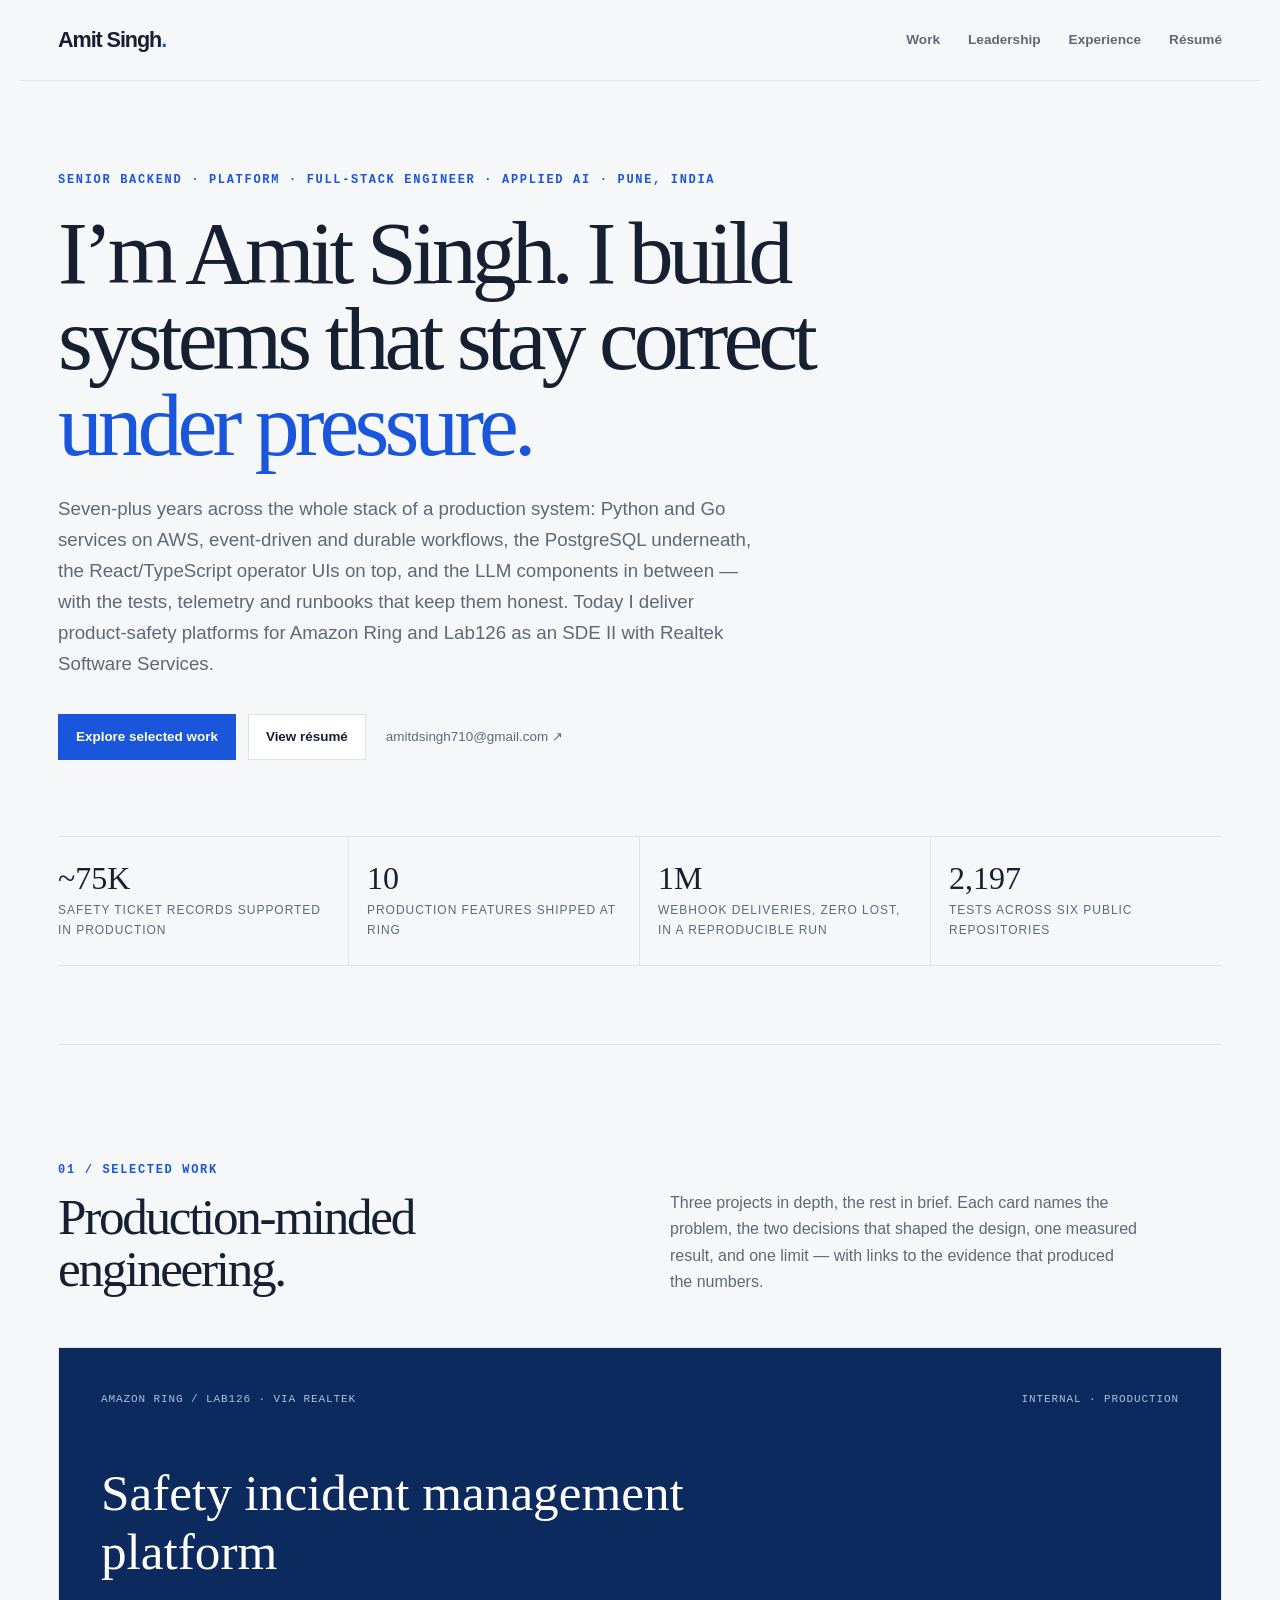
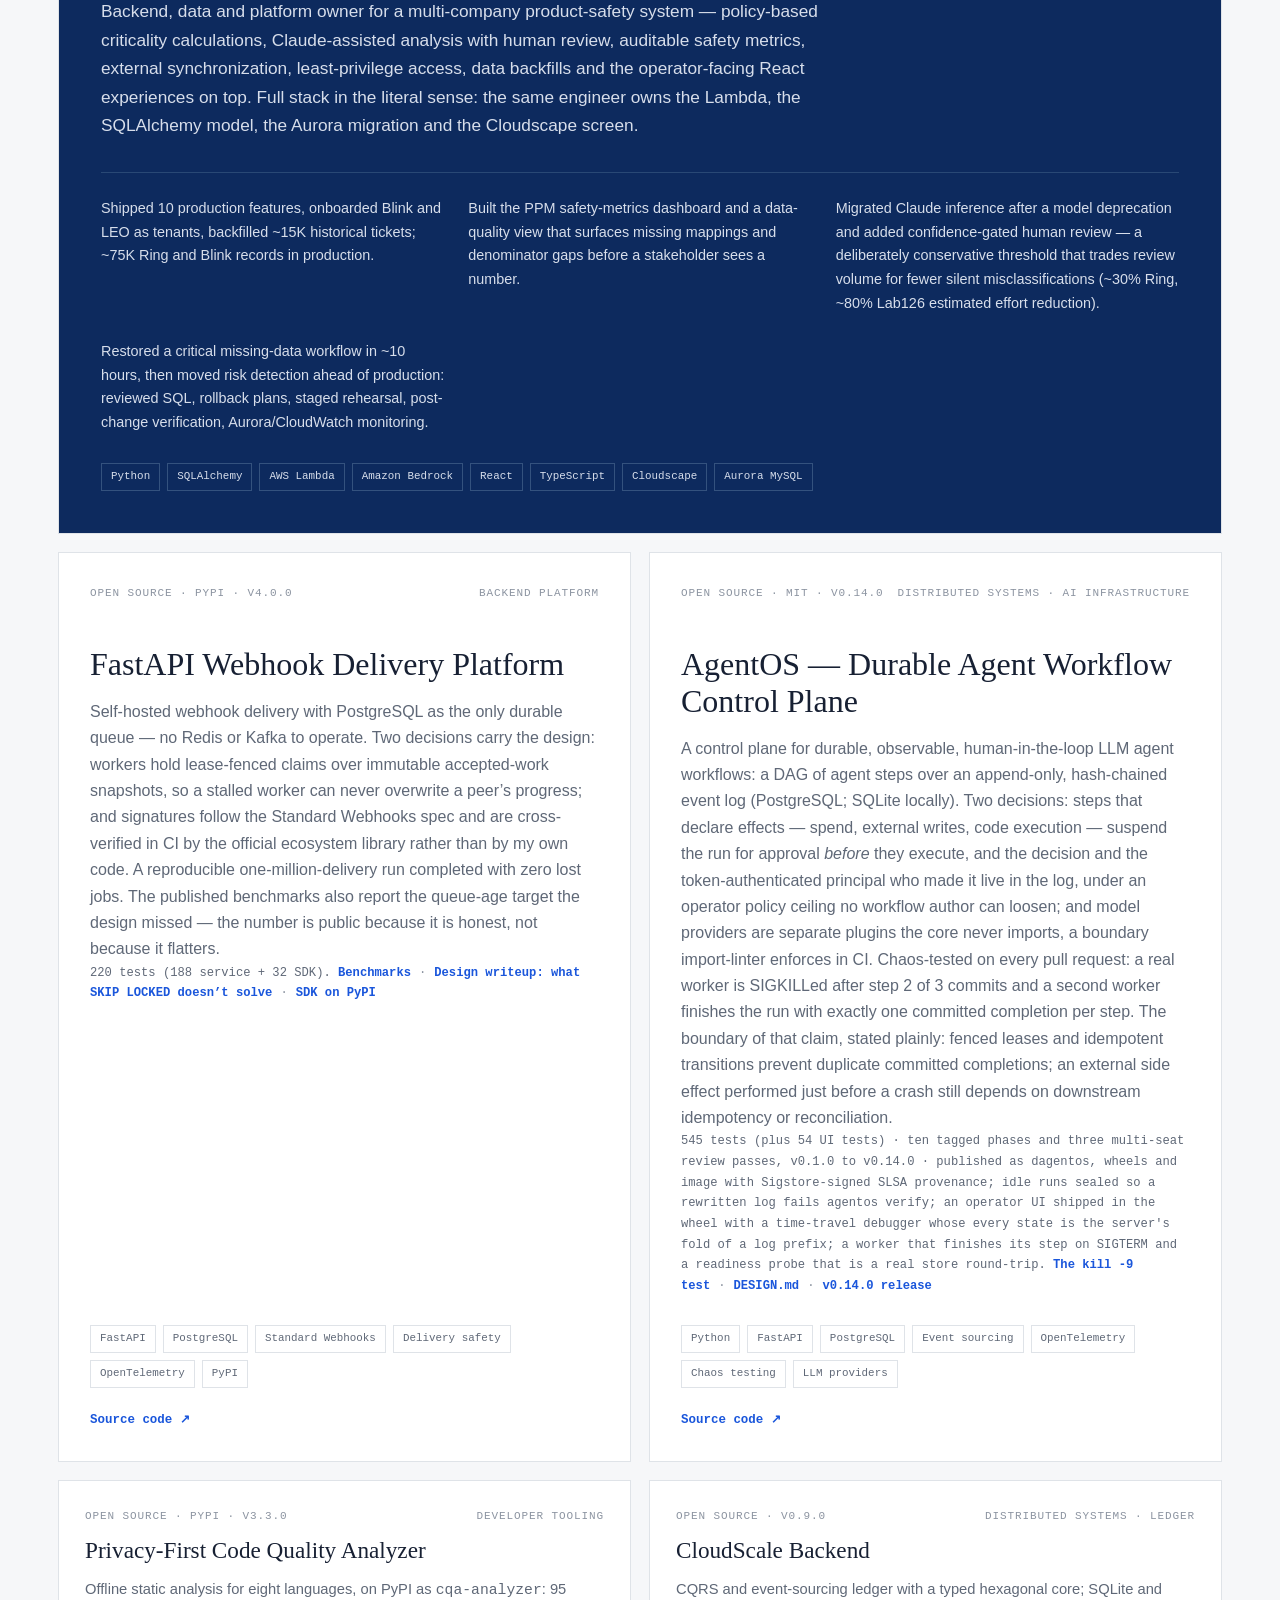
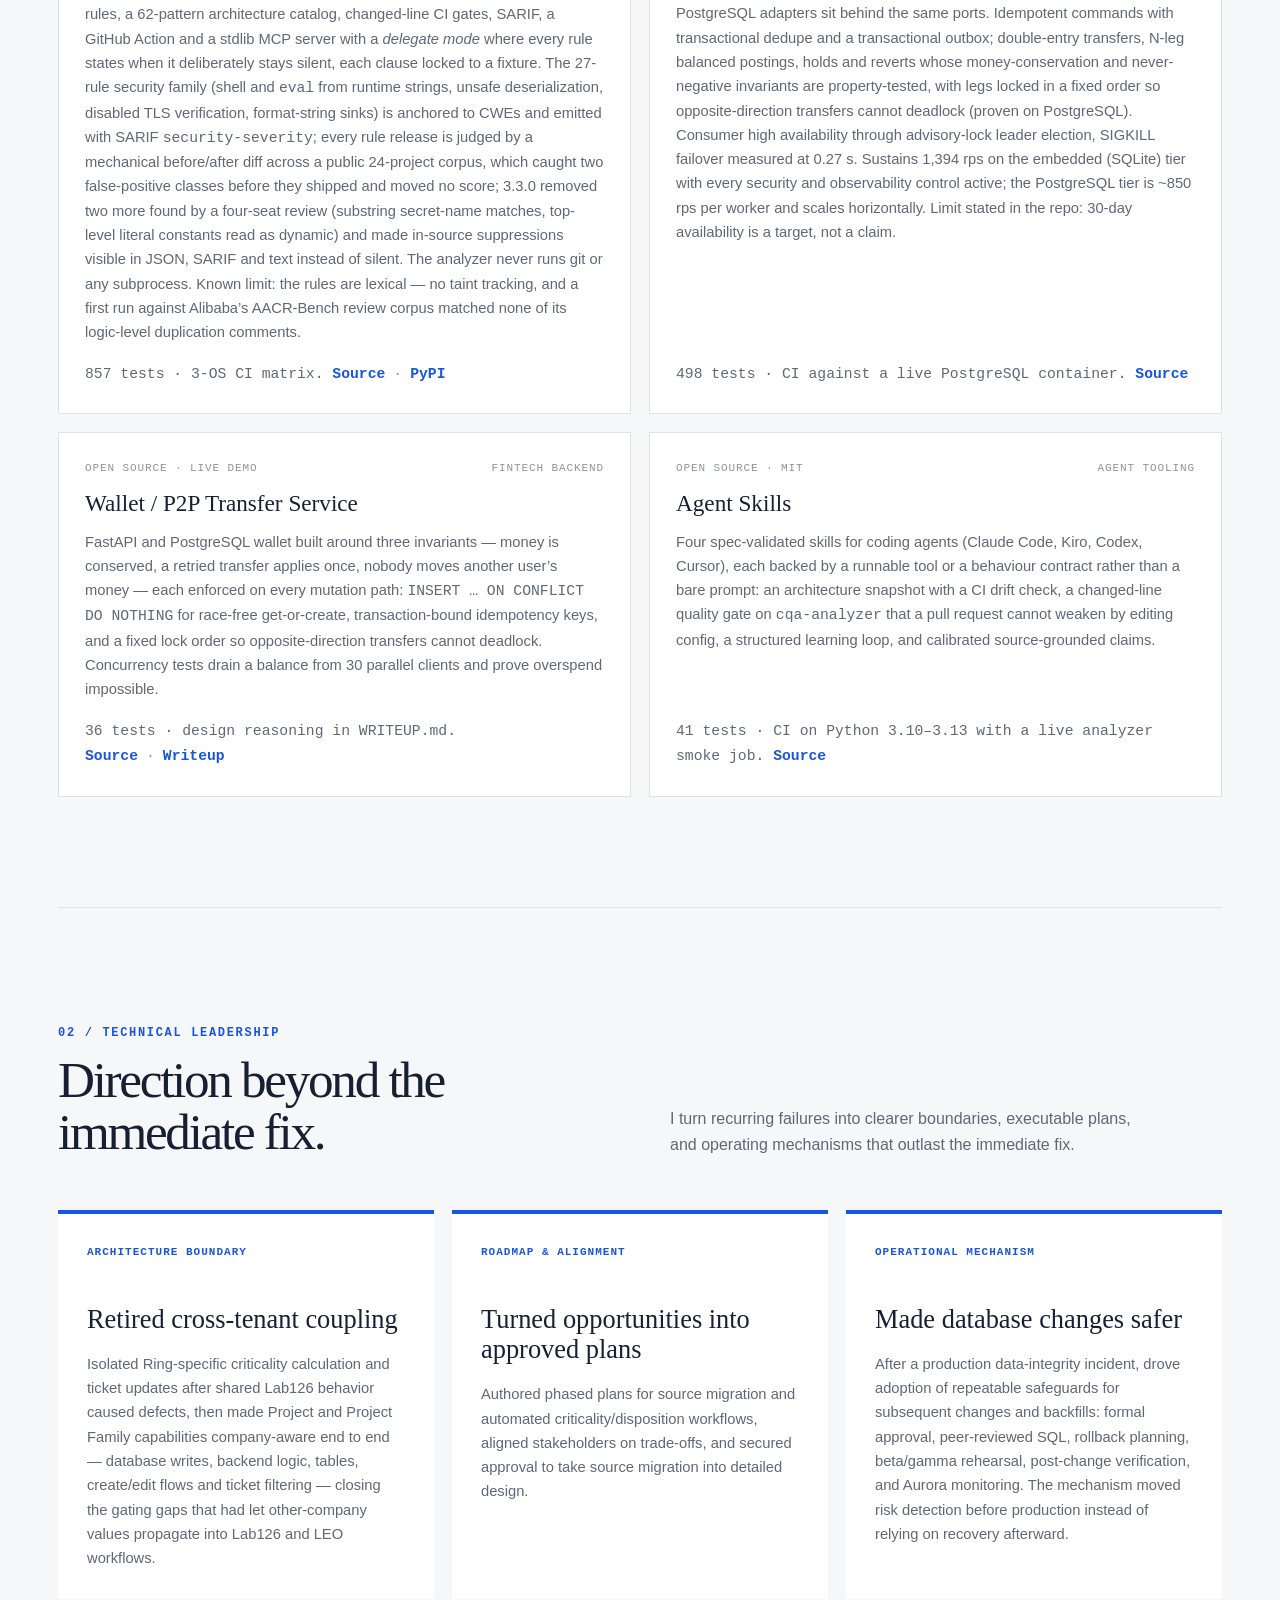
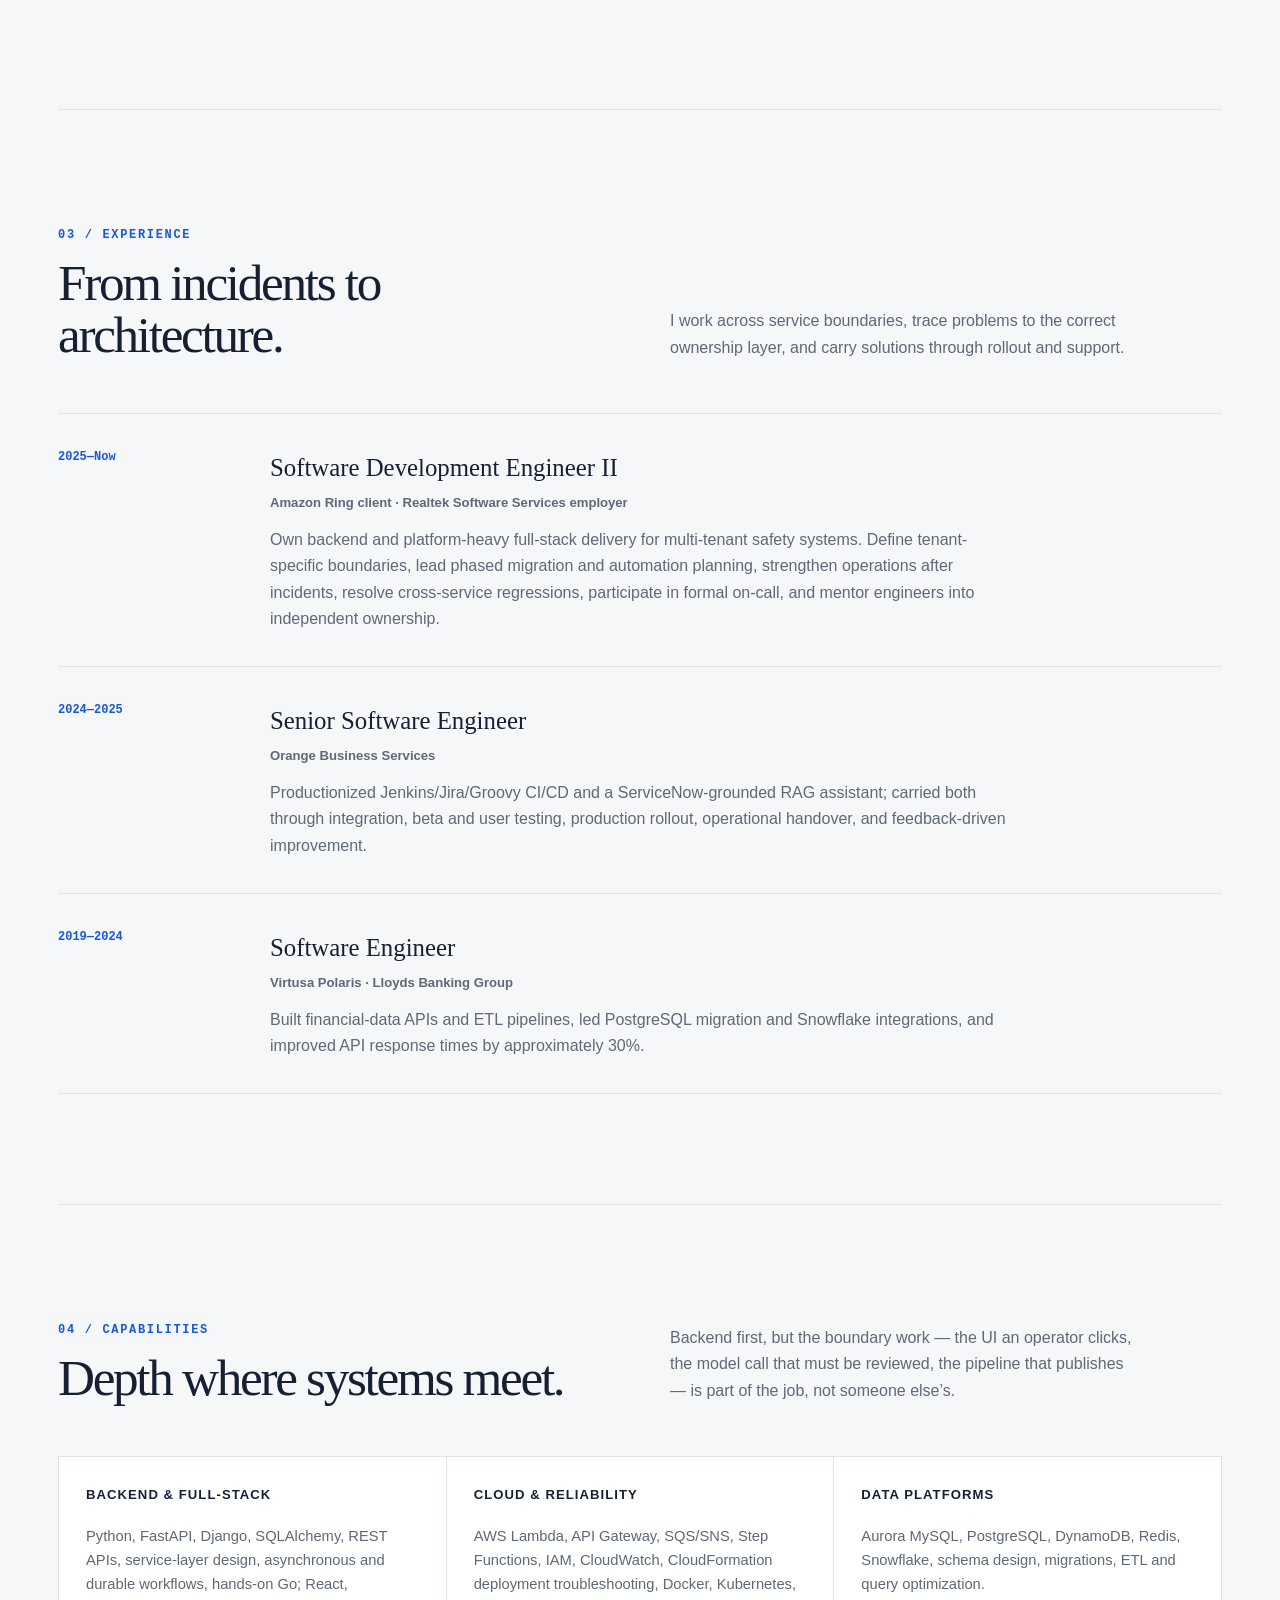
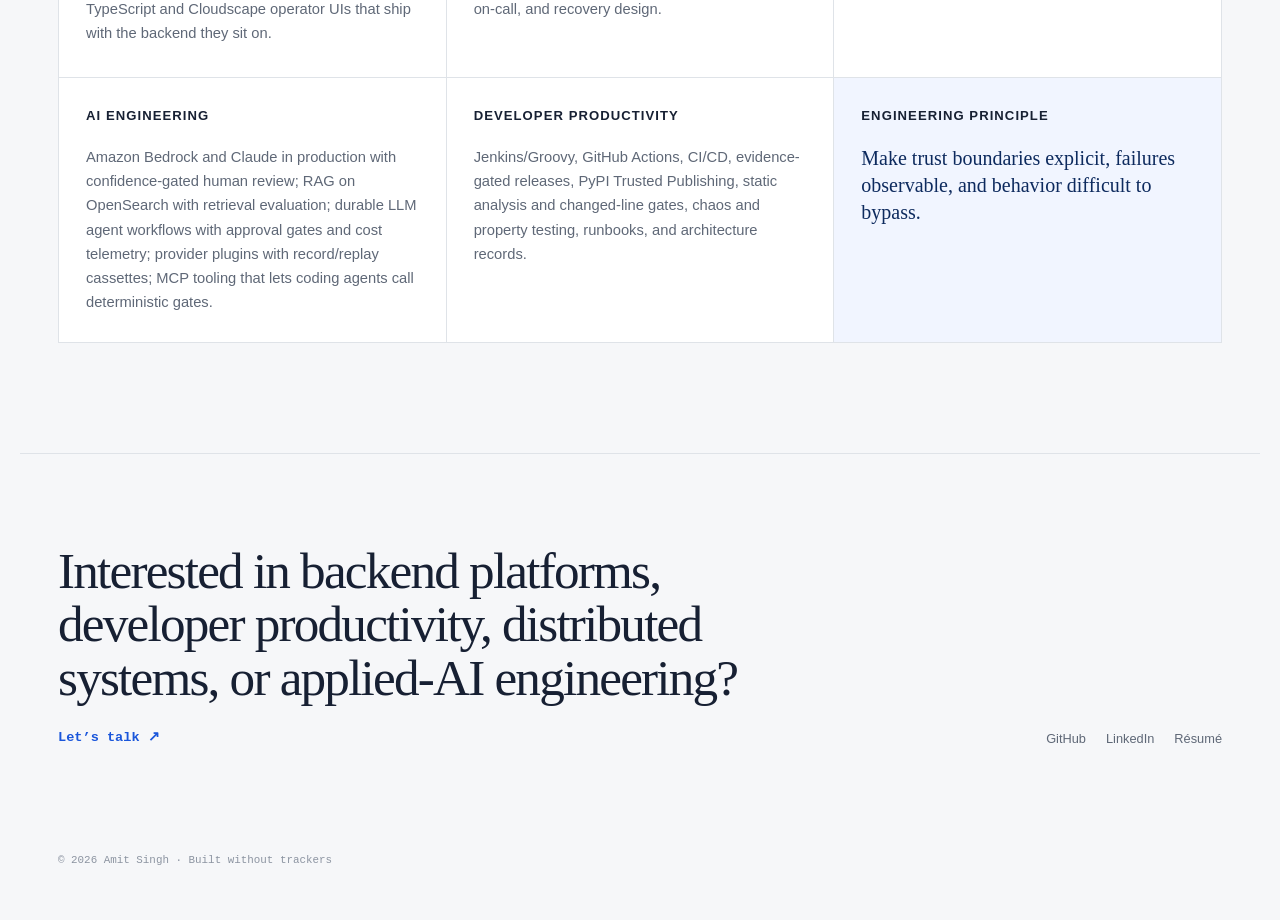
==== index.html @ 9b84c809 "content(agentos): Sync facts and card to v0.14.0 (545 tests, dagentos)" ====
<!doctype html>
<html lang="en">
<head>
  <meta charset="utf-8"><meta name="viewport" content="width=device-width,initial-scale=1">
  <title>Amit Singh Portfolio | Backend, Platform &amp; Full-Stack Engineer · Applied AI</title>
  <meta name="description" content="Official portfolio of Amit Singh, a senior backend, platform and full-stack engineer in Pune building reliable AWS systems, durable distributed workflows, developer tooling, operator-facing React UIs, and applied-AI products.">
  <meta name="author" content="Amit Singh"><meta name="robots" content="index,follow,max-image-preview:large">
  <meta name="google-site-verification" content="meYjrEQto1s7tn9jI4LYgLtyor4KKZVI7Av0-aIMAww">
  <meta name="theme-color" content="#f6f7f9"><link rel="canonical" href="https://amitsinghom.github.io/"><link rel="alternate" hreflang="en-IN" href="https://amitsinghom.github.io/">
  <link rel="icon" href="favicon.svg" type="image/svg+xml"><link rel="manifest" href="site.webmanifest">
  <meta property="og:type" content="profile"><meta property="og:locale" content="en_IN"><meta property="profile:first_name" content="Amit"><meta property="profile:last_name" content="Singh">
  <meta property="og:site_name" content="Amit Singh Portfolio"><meta property="og:title" content="Amit Singh Portfolio | Backend, Platform &amp; Full-Stack Engineer · Applied AI">
  <meta property="og:description" content="Backend platforms, reliable AWS systems, durable agent workflows, developer tooling, operator UIs, and applied-AI engineering by Amit Singh.">
  <meta property="og:url" content="https://amitsinghom.github.io/"><meta property="og:image" content="https://amitsinghom.github.io/assets/social-card.png"><meta property="og:image:width" content="1200"><meta property="og:image:height" content="630"><meta property="og:image:alt" content="Amit Singh, Senior Backend, Platform and Full-Stack Engineer">
  <meta name="twitter:card" content="summary_large_image"><meta name="twitter:title" content="Amit Singh Portfolio | Backend, Platform &amp; Full-Stack Engineer · Applied AI"><meta name="twitter:description" content="Reliable AWS platforms, developer tooling, distributed workflows, and applied-AI engineering by Amit Singh."><meta name="twitter:image" content="https://amitsinghom.github.io/assets/social-card.png">
  <link rel="stylesheet" href="styles.css">
  <script type="application/ld+json">{"@context":"https://schema.org","@graph":[{"@type":"WebSite","@id":"https://amitsinghom.github.io/#website","url":"https://amitsinghom.github.io/","name":"Amit Singh Portfolio","alternateName":"Amit Singh Engineering Portfolio","inLanguage":"en-IN"},{"@type":"ProfilePage","@id":"https://amitsinghom.github.io/#profile","url":"https://amitsinghom.github.io/","name":"Amit Singh Portfolio — Senior Backend, Platform and Full-Stack Engineer","description":"Official engineering portfolio of Amit Singh, a senior backend, platform and full-stack engineer specializing in reliable AWS systems, durable distributed workflows, developer tooling, and applied AI.","isPartOf":{"@id":"https://amitsinghom.github.io/#website"},"about":{"@id":"https://amitsinghom.github.io/#person"},"mainEntity":{"@id":"https://amitsinghom.github.io/#person"}},{"@type":"Person","@id":"https://amitsinghom.github.io/#person","name":"Amit Singh","givenName":"Amit","familyName":"Singh","alternateName":"AmitSinghOM","url":"https://amitsinghom.github.io/","image":"https://amitsinghom.github.io/assets/social-card.png","jobTitle":"Senior Backend, Platform and Full-Stack Engineer","address":{"@type":"PostalAddress","addressLocality":"Pune","addressCountry":"IN"},"sameAs":["https://github.com/AmitSinghOM","https://linkedin.com/in/amit-singh-491100192"],"knowsAbout":["Backend engineering","Platform engineering","Full-stack development","Developer productivity","Distributed systems","Durable execution","Python","Go","TypeScript","React","Amazon Web Services","Event-driven architecture","Applied artificial intelligence","LLM agent systems","Retrieval-augmented generation"]}]}</script>
</head>
<body>
<a class="skip" href="#main">Skip to content</a>
<header class="nav"><a class="brand" href="#top" aria-label="Amit Singh portfolio, home">Amit Singh<span>.</span></a><nav aria-label="Primary"><a href="#work">Work</a><a href="#leadership">Leadership</a><a href="#experience">Experience</a><a href="resume.html">Résumé</a></nav></header>
<main id="main">
<section class="hero" id="top"><div class="kicker">Senior Backend · Platform · Full-Stack Engineer · Applied AI · Pune, India</div><h1>I’m Amit Singh. I build systems that stay correct <em>under pressure.</em></h1><p class="intro">Seven-plus years across the whole stack of a production system: Python and Go services on AWS, event-driven and durable workflows, the PostgreSQL underneath, the React/TypeScript operator UIs on top, and the LLM components in between — with the tests, telemetry and runbooks that keep them honest. Today I deliver product-safety platforms for Amazon Ring and Lab126 as an SDE II with Realtek Software Services.</p><div class="actions"><a class="button primary" href="#work">Explore selected work</a><a class="button" href="resume.html">View résumé</a><a class="text-link" href="mailto:amitdsingh710@gmail.com">amitdsingh710@gmail.com ↗</a></div><dl class="metrics"><div><dt>~75K</dt><dd>safety ticket records supported in production</dd></div><div><dt>10</dt><dd>production features shipped at Ring</dd></div><div><dt>1M</dt><dd>webhook deliveries, zero lost, in a reproducible run</dd></div><div><dt data-fact="tests-total">2,197</dt><dd>tests across six public repositories</dd></div></dl></section>
<section class="section" id="work"><header class="section-head"><div><span>01 / Selected work</span><h2>Production-minded engineering.</h2></div><p>Three projects in depth, the rest in brief. Each card names the problem, the two decisions that shaped the design, one measured result, and one limit — with links to the evidence that produced the numbers.</p></header><div class="work-grid">
<article class="project featured" data-project="ring-safety"><div class="project-meta"><span>Amazon Ring / Lab126 · via Realtek</span><span>Internal · Production</span></div><h3>Safety incident management platform</h3><p>Backend, data and platform owner for a multi-company product-safety system — policy-based criticality calculations, Claude-assisted analysis with human review, auditable safety metrics, external synchronization, least-privilege access, data backfills and the operator-facing React experiences on top. Full stack in the literal sense: the same engineer owns the Lambda, the SQLAlchemy model, the Aurora migration and the Cloudscape screen.</p><ul class="impact"><li>Shipped 10 production features, onboarded Blink and LEO as tenants, backfilled ~15K historical tickets; ~75K Ring and Blink records in production.</li><li>Built the PPM safety-metrics dashboard and a data-quality view that surfaces missing mappings and denominator gaps before a stakeholder sees a number.</li><li>Migrated Claude inference after a model deprecation and added confidence-gated human review — a deliberately conservative threshold that trades review volume for fewer silent misclassifications (~30% Ring, ~80% Lab126 estimated effort reduction).</li><li>Restored a critical missing-data workflow in ~10 hours, then moved risk detection ahead of production: reviewed SQL, rollback plans, staged rehearsal, post-change verification, Aurora/CloudWatch monitoring.</li></ul><div class="chips"><span>Python</span><span>SQLAlchemy</span><span>AWS Lambda</span><span>Amazon Bedrock</span><span>React</span><span>TypeScript</span><span>Cloudscape</span><span>Aurora MySQL</span></div></article>
<article class="project" data-project="webhook-platform"><div class="project-meta"><span>Open source · PyPI · v4.0.0</span><span>Backend platform</span></div><h3>FastAPI Webhook Delivery Platform</h3><p>Self-hosted webhook delivery with PostgreSQL as the only durable queue — no Redis or Kafka to operate. Two decisions carry the design: workers hold lease-fenced claims over immutable accepted-work snapshots, so a stalled worker can never overwrite a peer’s progress; and signatures follow the Standard Webhooks spec and are cross-verified in CI by the official ecosystem library rather than by my own code. A reproducible one-million-delivery run completed with zero lost jobs. The published benchmarks also report the queue-age target the design missed — the number is public because it is honest, not because it flatters.</p><p class="evidence">220 tests (188 service + 32 SDK). <a href="https://github.com/AmitSinghOM/fastapi-microservices-platform/blob/main/docs/benchmarks.md" target="_blank" rel="noreferrer">Benchmarks</a><a href="https://github.com/AmitSinghOM/fastapi-microservices-platform/blob/main/docs/posts/postgres-webhook-queue-skip-locked.md" target="_blank" rel="noreferrer">Design writeup: what SKIP LOCKED doesn’t solve</a><a href="https://pypi.org/project/fastapi-microservices-platform-sdk/" target="_blank" rel="noreferrer">SDK on PyPI</a></p><div class="chips"><span>FastAPI</span><span>PostgreSQL</span><span>Standard Webhooks</span><span>Delivery safety</span><span>OpenTelemetry</span><span>PyPI</span></div><a class="project-link" href="https://github.com/AmitSinghOM/fastapi-microservices-platform" target="_blank" rel="noreferrer" aria-label="View FastAPI Webhook Delivery Platform source code">Source code <span>↗</span></a></article>
<article class="project" data-project="agentos"><div class="project-meta"><span>Open source · MIT · v0.14.0</span><span>Distributed systems · AI infrastructure</span></div><h3>AgentOS — Durable Agent Workflow Control Plane</h3><p>A control plane for durable, observable, human-in-the-loop LLM agent workflows: a DAG of agent steps over an append-only, hash-chained event log (PostgreSQL; SQLite locally). Two decisions: steps that declare effects — spend, external writes, code execution — suspend the run for approval <em>before</em> they execute, and the decision and the token-authenticated principal who made it live in the log, under an operator policy ceiling no workflow author can loosen; and model providers are separate plugins the core never imports, a boundary import-linter enforces in CI. Chaos-tested on every pull request: a real worker is SIGKILLed after step 2 of 3 commits and a second worker finishes the run with exactly one committed completion per step. The boundary of that claim, stated plainly: fenced leases and idempotent transitions prevent duplicate committed completions; an external side effect performed just before a crash still depends on downstream idempotency or reconciliation.</p><p class="evidence">545 tests (plus 54 UI tests) · ten tagged phases and three multi-seat review passes, v0.1.0 to v0.14.0 · published as <code>dagentos</code>, wheels and image with Sigstore-signed SLSA provenance; idle runs sealed so a rewritten log fails <code>agentos verify</code>; an operator UI shipped in the wheel with a time-travel debugger whose every state is the server's fold of a log prefix; a worker that finishes its step on SIGTERM and a readiness probe that is a real store round-trip. <a href="https://github.com/AmitSinghOM/AgentOS/blob/main/tests/chaos/test_kill9_real_process.py" target="_blank" rel="noreferrer">The kill -9 test</a><a href="https://github.com/AmitSinghOM/AgentOS/blob/main/DESIGN.md" target="_blank" rel="noreferrer">DESIGN.md</a><a href="https://github.com/AmitSinghOM/AgentOS/releases/tag/v0.14.0" target="_blank" rel="noreferrer">v0.14.0 release</a></p><div class="chips"><span>Python</span><span>FastAPI</span><span>PostgreSQL</span><span>Event sourcing</span><span>OpenTelemetry</span><span>Chaos testing</span><span>LLM providers</span></div><a class="project-link" href="https://github.com/AmitSinghOM/AgentOS" target="_blank" rel="noreferrer" aria-label="View AgentOS source code">Source code <span>↗</span></a></article>
</div>
<div class="more-grid" id="more-projects">
<article data-project="cqa-analyzer"><div class="project-meta"><span>Open source · PyPI · v3.3.0</span><span>Developer tooling</span></div><h3>Privacy-First Code Quality Analyzer</h3><p>Offline static analysis for eight languages, on PyPI as <code>cqa-analyzer</code>: 95 rules, a 62-pattern architecture catalog, changed-line CI gates, SARIF, a GitHub Action and a stdlib MCP server with a <em>delegate mode</em> where every rule states when it deliberately stays silent, each clause locked to a fixture. The 27-rule security family (shell and <code>eval</code> from runtime strings, unsafe deserialization, disabled TLS verification, format-string sinks) is anchored to CWEs and emitted with SARIF <code>security-severity</code>; every rule release is judged by a mechanical before/after diff across a public 24-project corpus, which caught two false-positive classes before they shipped and moved no score; 3.3.0 removed two more found by a four-seat review (substring secret-name matches, top-level literal constants read as dynamic) and made in-source suppressions visible in JSON, SARIF and text instead of silent. The analyzer never runs git or any subprocess. Known limit: the rules are lexical — no taint tracking, and a first run against Alibaba’s AACR-Bench review corpus matched none of its logic-level duplication comments.</p><p class="evidence">857 tests · 3-OS CI matrix. <a href="https://github.com/AmitSinghOM/code-quality-analyzer" target="_blank" rel="noreferrer">Source</a><a href="https://pypi.org/project/cqa-analyzer/" target="_blank" rel="noreferrer">PyPI</a></p></article>
<article data-project="cloudscale"><div class="project-meta"><span>Open source · v0.9.0</span><span>Distributed systems · Ledger</span></div><h3>CloudScale Backend</h3><p>CQRS and event-sourcing ledger with a typed hexagonal core; SQLite and PostgreSQL adapters sit behind the same ports. Idempotent commands with transactional dedupe and a transactional outbox; double-entry transfers, N-leg balanced postings, holds and reverts whose money-conservation and never-negative invariants are property-tested, with legs locked in a fixed order so opposite-direction transfers cannot deadlock (proven on PostgreSQL). Consumer high availability through advisory-lock leader election, SIGKILL failover measured at 0.27 s. Sustains 1,394 rps on the embedded (SQLite) tier with every security and observability control active; the PostgreSQL tier is ~850 rps per worker and scales horizontally. Limit stated in the repo: 30-day availability is a target, not a claim.</p><p class="evidence">498 tests · CI against a live PostgreSQL container. <a href="https://github.com/AmitSinghOM/cloudscale-backend" target="_blank" rel="noreferrer">Source</a></p></article>
<article data-project="wallet-transfer"><div class="project-meta"><span>Open source · live demo</span><span>Fintech backend</span></div><h3>Wallet / P2P Transfer Service</h3><p>FastAPI and PostgreSQL wallet built around three invariants — money is conserved, a retried transfer applies once, nobody moves another user’s money — each enforced on every mutation path: <code>INSERT … ON CONFLICT DO NOTHING</code> for race-free get-or-create, transaction-bound idempotency keys, and a fixed lock order so opposite-direction transfers cannot deadlock. Concurrency tests drain a balance from 30 parallel clients and prove overspend impossible.</p><p class="evidence">36 tests · design reasoning in WRITEUP.md. <a href="https://github.com/AmitSinghOM/wallet-transfer-service" target="_blank" rel="noreferrer">Source</a><a href="https://github.com/AmitSinghOM/wallet-transfer-service/blob/main/WRITEUP.md" target="_blank" rel="noreferrer">Writeup</a></p></article>
<article data-project="agent-skills"><div class="project-meta"><span>Open source · MIT</span><span>Agent tooling</span></div><h3>Agent Skills</h3><p>Four spec-validated skills for coding agents (Claude Code, Kiro, Codex, Cursor), each backed by a runnable tool or a behaviour contract rather than a bare prompt: an architecture snapshot with a CI drift check, a changed-line quality gate on <code>cqa-analyzer</code> that a pull request cannot weaken by editing config, a structured learning loop, and calibrated source-grounded claims.</p><p class="evidence">41 tests · CI on Python 3.10–3.13 with a live analyzer smoke job. <a href="https://github.com/AmitSinghOM/agent-skills" target="_blank" rel="noreferrer">Source</a></p></article>
</div></section>
<section class="section" id="leadership"><header class="section-head"><div><span>02 / Technical leadership</span><h2>Direction beyond the immediate fix.</h2></div><p>I turn recurring failures into clearer boundaries, executable plans, and operating mechanisms that outlast the immediate fix.</p></header><div class="leadership-grid"><article><div class="leadership-label">Architecture boundary</div><h3>Retired cross-tenant coupling</h3><p>Isolated Ring-specific criticality calculation and ticket updates after shared Lab126 behavior caused defects, then made Project and Project Family capabilities company-aware end to end — database writes, backend logic, tables, create/edit flows and ticket filtering — closing the gating gaps that had let other-company values propagate into Lab126 and LEO workflows.</p></article><article><div class="leadership-label">Roadmap &amp; alignment</div><h3>Turned opportunities into approved plans</h3><p>Authored phased plans for source migration and automated criticality/disposition workflows, aligned stakeholders on trade-offs, and secured approval to take source migration into detailed design.</p></article><article><div class="leadership-label">Operational mechanism</div><h3>Made database changes safer</h3><p>After a production data-integrity incident, drove adoption of repeatable safeguards for subsequent changes and backfills: formal approval, peer-reviewed SQL, rollback planning, beta/gamma rehearsal, post-change verification, and Aurora monitoring. The mechanism moved risk detection before production instead of relying on recovery afterward.</p></article></div></section>
<section class="section experience" id="experience"><header class="section-head"><div><span>03 / Experience</span><h2>From incidents to architecture.</h2></div><p>I work across service boundaries, trace problems to the correct ownership layer, and carry solutions through rollout and support.</p></header><div class="timeline"><article><div class="period">2025—Now</div><div><h3>Software Development Engineer II</h3><h4>Amazon Ring client · Realtek Software Services employer</h4><p>Own backend and platform-heavy full-stack delivery for multi-tenant safety systems. Define tenant-specific boundaries, lead phased migration and automation planning, strengthen operations after incidents, resolve cross-service regressions, participate in formal on-call, and mentor engineers into independent ownership.</p></div></article><article><div class="period">2024—2025</div><div><h3>Senior Software Engineer</h3><h4>Orange Business Services</h4><p>Productionized Jenkins/Jira/Groovy CI/CD and a ServiceNow-grounded RAG assistant; carried both through integration, beta and user testing, production rollout, operational handover, and feedback-driven improvement.</p></div></article><article><div class="period">2019—2024</div><div><h3>Software Engineer</h3><h4>Virtusa Polaris · Lloyds Banking Group</h4><p>Built financial-data APIs and ETL pipelines, led PostgreSQL migration and Snowflake integrations, and improved API response times by approximately 30%.</p></div></article></div></section>
<section class="section" id="stack"><header class="section-head"><div><span>04 / Capabilities</span><h2>Depth where systems meet.</h2></div><p>Backend first, but the boundary work — the UI an operator clicks, the model call that must be reviewed, the pipeline that publishes — is part of the job, not someone else’s.</p></header><div class="capabilities"><article><h3>Backend &amp; full-stack</h3><p>Python, FastAPI, Django, SQLAlchemy, REST APIs, service-layer design, asynchronous and durable workflows, hands-on Go; React, TypeScript and Cloudscape operator UIs that ship with the backend they sit on.</p></article><article><h3>Cloud &amp; reliability</h3><p>AWS Lambda, API Gateway, SQS/SNS, Step Functions, IAM, CloudWatch, CloudFormation deployment troubleshooting, Docker, Kubernetes, on-call, and recovery design.</p></article><article><h3>Data platforms</h3><p>Aurora MySQL, PostgreSQL, DynamoDB, Redis, Snowflake, schema design, migrations, ETL and query optimization.</p></article><article><h3>AI engineering</h3><p>Amazon Bedrock and Claude in production with confidence-gated human review; RAG on OpenSearch with retrieval evaluation; durable LLM agent workflows with approval gates and cost telemetry; provider plugins with record/replay cassettes; MCP tooling that lets coding agents call deterministic gates.</p></article><article><h3>Developer productivity</h3><p>Jenkins/Groovy, GitHub Actions, CI/CD, evidence-gated releases, PyPI Trusted Publishing, static analysis and changed-line gates, chaos and property testing, runbooks, and architecture records.</p></article><article class="principle"><h3>Engineering principle</h3><blockquote>Make trust boundaries explicit, failures observable, and behavior difficult to bypass.</blockquote></article></div></section>
</main>
<footer><div><p class="footer-lede">Interested in backend platforms, developer productivity, distributed systems, or applied-AI engineering?</p><a href="mailto:amitdsingh710@gmail.com">Let’s talk <span>↗</span></a></div><nav aria-label="Social links"><a href="https://github.com/AmitSinghOM" target="_blank" rel="noreferrer">GitHub</a><a href="https://linkedin.com/in/amit-singh-491100192" target="_blank" rel="noreferrer">LinkedIn</a><a href="resume.html">Résumé</a></nav><small>© 2026 Amit Singh · Built without trackers</small></footer>
</body>
</html>
---- styles.css ----
:root{--ink:#172033;--muted:#5f6877;--faint:#8c94a1;--paper:#f6f7f9;--surface:#fff;--line:#dfe3e8;--blue:#1a56db;--navy:#0d2a5e;--warm:#f1f5ff;--sans:Inter,-apple-system,BlinkMacSystemFont,"Segoe UI",sans-serif;--serif:"Iowan Old Style","Palatino Linotype",Georgia,serif;--mono:"SFMono-Regular",Consolas,monospace}
*{box-sizing:border-box}html{scroll-behavior:smooth}body{margin:0;background:var(--paper);color:var(--ink);font-family:var(--sans);font-size:16px;line-height:1.65;-webkit-font-smoothing:antialiased}a{color:inherit;text-decoration:none}a:focus-visible{outline:3px solid var(--blue);outline-offset:4px}.skip{position:absolute;left:-9999px;top:8px;z-index:20}.skip:focus{left:12px;background:#fff;padding:8px 12px}
.nav{position:sticky;top:0;z-index:10;display:flex;align-items:center;justify-content:space-between;max-width:1240px;margin:auto;padding:22px 38px;border-bottom:1px solid rgba(223,227,232,.8);background:rgba(246,247,249,.9);backdrop-filter:blur(14px)}.brand{font-size:1.35rem;font-weight:800;letter-spacing:-.05em}.brand span{color:var(--blue)}.nav nav{display:flex;gap:28px}.nav nav a{color:var(--muted);font-size:.85rem;font-weight:600}.nav nav a:hover{color:var(--blue)}
main,footer{max-width:1240px;margin:auto;padding-inline:38px}.hero{min-height:720px;display:flex;flex-direction:column;justify-content:center;padding:90px 0 78px}.kicker,.section-head span{color:var(--blue);font-family:var(--mono);font-size:.75rem;font-weight:700;letter-spacing:.14em;text-transform:uppercase}.hero h1{max-width:930px;margin:20px 0 26px;font-family:var(--serif);font-size:clamp(3.4rem,7vw,6.7rem);font-weight:500;letter-spacing:-.055em;line-height:.96}.hero h1 em{color:var(--blue);font-style:normal}.intro{max-width:700px;margin:0;color:var(--muted);font-size:1.17rem}.actions{display:flex;align-items:center;flex-wrap:wrap;gap:12px;margin-top:34px}.button{display:inline-flex;align-items:center;border:1px solid var(--line);background:var(--surface);padding:11px 17px;font-size:.84rem;font-weight:700}.button:hover{border-color:var(--blue);color:var(--blue)}.button.primary{border-color:var(--blue);background:var(--blue);color:#fff}.button.primary:hover{background:var(--navy)}.text-link{margin-left:8px;color:var(--muted);font-size:.84rem}.text-link:hover{color:var(--blue)}
.metrics{display:grid;grid-template-columns:repeat(4,1fr);margin:76px 0 0;border-block:1px solid var(--line)}.metrics div{padding:24px 18px;border-right:1px solid var(--line)}.metrics div:first-child{padding-left:0}.metrics div:last-child{border:0}.metrics dt{font-family:var(--serif);font-size:2rem;line-height:1.1}.metrics dd{margin:5px 0 0;color:var(--muted);font-size:.75rem;text-transform:uppercase;letter-spacing:.08em}
.section{padding:110px 0;border-top:1px solid var(--line)}.section-head{display:grid;grid-template-columns:1fr 1fr;gap:60px;align-items:end;margin-bottom:52px}.section-head h2{max-width:560px;margin:10px 0 0;font-family:var(--serif);font-size:clamp(2.4rem,4vw,4rem);font-weight:500;letter-spacing:-.045em;line-height:1.02}.section-head>p{max-width:470px;margin:0;color:var(--muted)}
.work-grid{display:grid;grid-template-columns:1fr 1fr;gap:18px}.project{display:flex;flex-direction:column;min-height:430px;border:1px solid var(--line);background:var(--surface);padding:31px;transition:transform .2s,border-color .2s}.project:hover{transform:translateY(-3px);border-color:#b9c6de}.project.featured{grid-column:1/-1;min-height:auto;background:var(--navy);color:#fff;padding:42px}.project-meta{display:flex;justify-content:space-between;gap:12px;color:var(--faint);font-family:var(--mono);font-size:.69rem;letter-spacing:.08em;text-transform:uppercase}.featured .project-meta{color:#aebfdf}.project h3{max-width:650px;margin:44px 0 16px;font-family:var(--serif);font-size:2rem;font-weight:500;line-height:1.15}.featured h3{margin-top:55px;font-size:clamp(2.2rem,4vw,3.8rem)}.project p{max-width:760px;margin:0;color:var(--muted)}.featured p{color:#d7deeb;font-size:1.08rem}.impact{display:grid;grid-template-columns:repeat(3,1fr);gap:24px;margin:32px 0 0;padding:24px 0 0;border-top:1px solid #294875;list-style:none}.impact li{color:#d7deeb;font-size:.9rem}.chips{display:flex;flex-wrap:wrap;gap:7px;margin-top:auto;padding-top:28px}.chips span{border:1px solid var(--line);padding:4px 9px;color:var(--muted);font-family:var(--mono);font-size:.68rem}.featured .chips span{border-color:#34527e;color:#d7deeb}.project-link{margin-top:22px;color:var(--blue);font-family:var(--mono);font-size:.78rem;font-weight:700}.project-link span,footer a span{transition:margin .15s}.project-link:hover span,footer a:hover span{margin-left:5px}
.timeline{border-top:1px solid var(--line)}.timeline article{display:grid;grid-template-columns:180px 1fr;gap:32px;padding:34px 0;border-bottom:1px solid var(--line)}.period{color:var(--blue);font-family:var(--mono);font-size:.75rem;font-weight:700}.timeline h3{margin:0;font-family:var(--serif);font-size:1.55rem;font-weight:500}.timeline h4{margin:3px 0 13px;color:var(--muted);font-size:.82rem;font-weight:600}.timeline p{max-width:740px;margin:0;color:var(--muted)}
.leadership-grid{display:grid;grid-template-columns:repeat(3,1fr);gap:18px}.leadership-grid article{min-height:330px;border-top:4px solid var(--blue);background:var(--surface);padding:29px}.leadership-label{color:var(--blue);font-family:var(--mono);font-size:.69rem;font-weight:700;letter-spacing:.09em;text-transform:uppercase}.leadership-grid h3{margin:42px 0 18px;font-family:var(--serif);font-size:1.65rem;font-weight:500;line-height:1.15}.leadership-grid p{margin:0;color:var(--muted);font-size:.92rem}
.capabilities{display:grid;grid-template-columns:repeat(3,1fr);gap:1px;background:var(--line);border:1px solid var(--line)}.capabilities article{min-height:220px;background:var(--surface);padding:27px}.capabilities h3{margin:0 0 18px;font-size:.82rem;text-transform:uppercase;letter-spacing:.08em}.capabilities p{margin:0;color:var(--muted);font-size:.92rem}.capabilities .principle{background:var(--warm)}blockquote{margin:0;color:var(--navy);font-family:var(--serif);font-size:1.25rem;line-height:1.35}
footer{display:grid;grid-template-columns:1fr auto;gap:48px;padding-top:90px;padding-bottom:55px;border-top:1px solid var(--line)}.footer-lede{max-width:680px;margin:0 0 18px;font-family:var(--serif);font-size:clamp(2rem,4vw,3.5rem);line-height:1.05;letter-spacing:-.035em}footer>div>a{color:var(--blue);font-family:var(--mono);font-size:.85rem;font-weight:700}footer nav{display:flex;gap:20px;align-items:flex-end;color:var(--muted);font-size:.8rem}footer small{grid-column:1/-1;margin-top:55px;color:var(--faint);font-family:var(--mono);font-size:.68rem}
@media(max-width:760px){.nav{padding:18px 20px}.nav nav{gap:15px}.nav nav a:nth-child(2),.nav nav a:nth-child(3){display:none}main,footer{padding-inline:20px}.hero{min-height:auto;padding:100px 0 60px}.hero h1{font-size:clamp(3rem,15vw,4.8rem)}.metrics{grid-template-columns:1fr 1fr;margin-top:55px}.metrics div:nth-child(2){border-right:0}.metrics div:nth-child(-n+2){border-bottom:1px solid var(--line)}.metrics div{padding:18px 8px}.section{padding:76px 0}.section-head{grid-template-columns:1fr;gap:22px}.work-grid{grid-template-columns:1fr}.project.featured{grid-column:auto;padding:28px}.project{min-height:390px;padding:25px}.impact{grid-template-columns:1fr;gap:12px}.timeline article{grid-template-columns:1fr;gap:8px}.leadership-grid{grid-template-columns:1fr}.leadership-grid article{min-height:auto}.capabilities{grid-template-columns:1fr}.capabilities article{min-height:auto}footer{grid-template-columns:1fr}footer nav{align-items:start}.text-link{width:100%;margin:5px 0 0}}
@media(prefers-reduced-motion:reduce){html{scroll-behavior:auto}*{transition:none!important}}
.evidence{margin-top:20px;color:var(--muted);font-family:var(--mono);font-size:.76rem;line-height:1.7}.evidence a{color:var(--blue);font-weight:700}.evidence a+a::before{content:"·";margin:0 8px;color:var(--faint);font-weight:400}.featured .evidence{color:#aebfdf}.more-grid{display:grid;grid-template-columns:1fr 1fr;gap:18px;margin-top:18px}.more-grid article{display:flex;flex-direction:column;border:1px solid var(--line);background:var(--surface);padding:26px}.more-grid h3{margin:12px 0 12px;font-family:var(--serif);font-size:1.45rem;font-weight:500;line-height:1.2}.more-grid p{margin:0;color:var(--muted);font-size:.92rem}.more-grid .evidence{margin-top:auto;padding-top:18px}
@media(max-width:760px){.more-grid{grid-template-columns:1fr}}
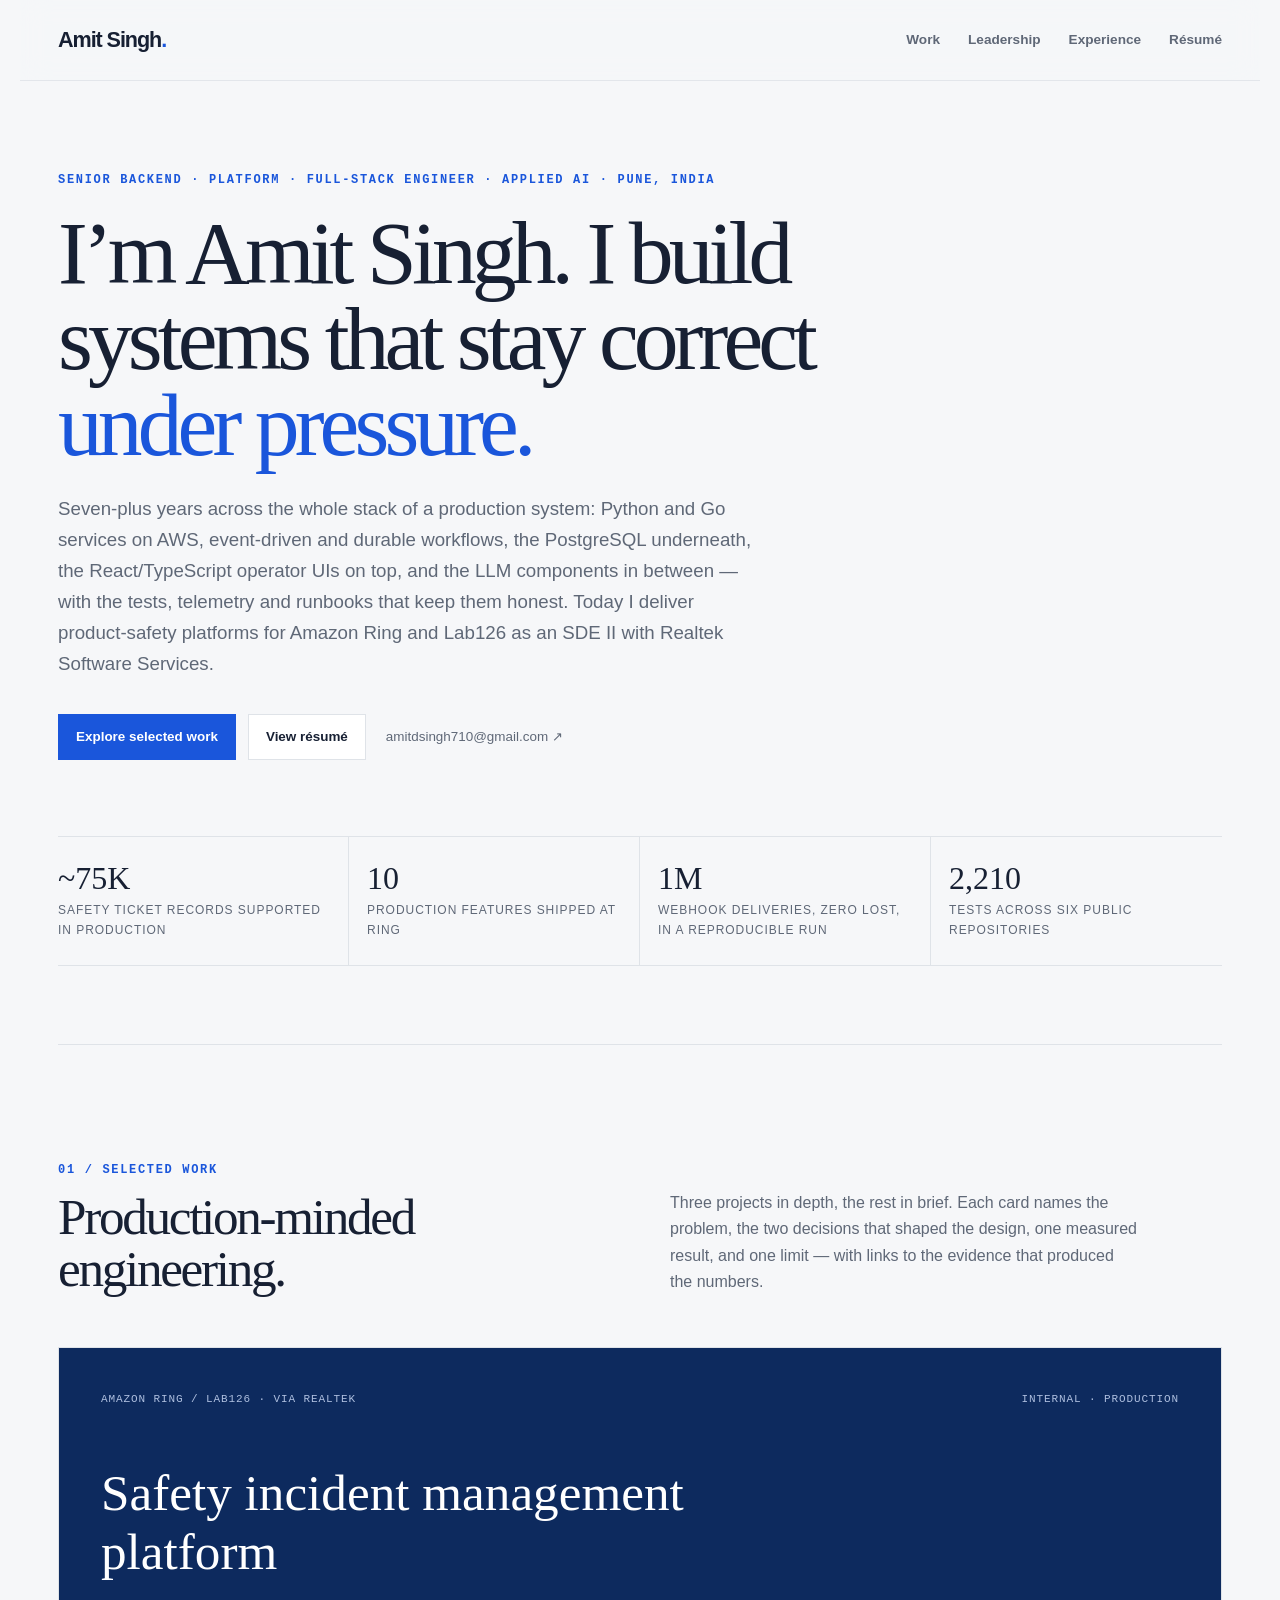
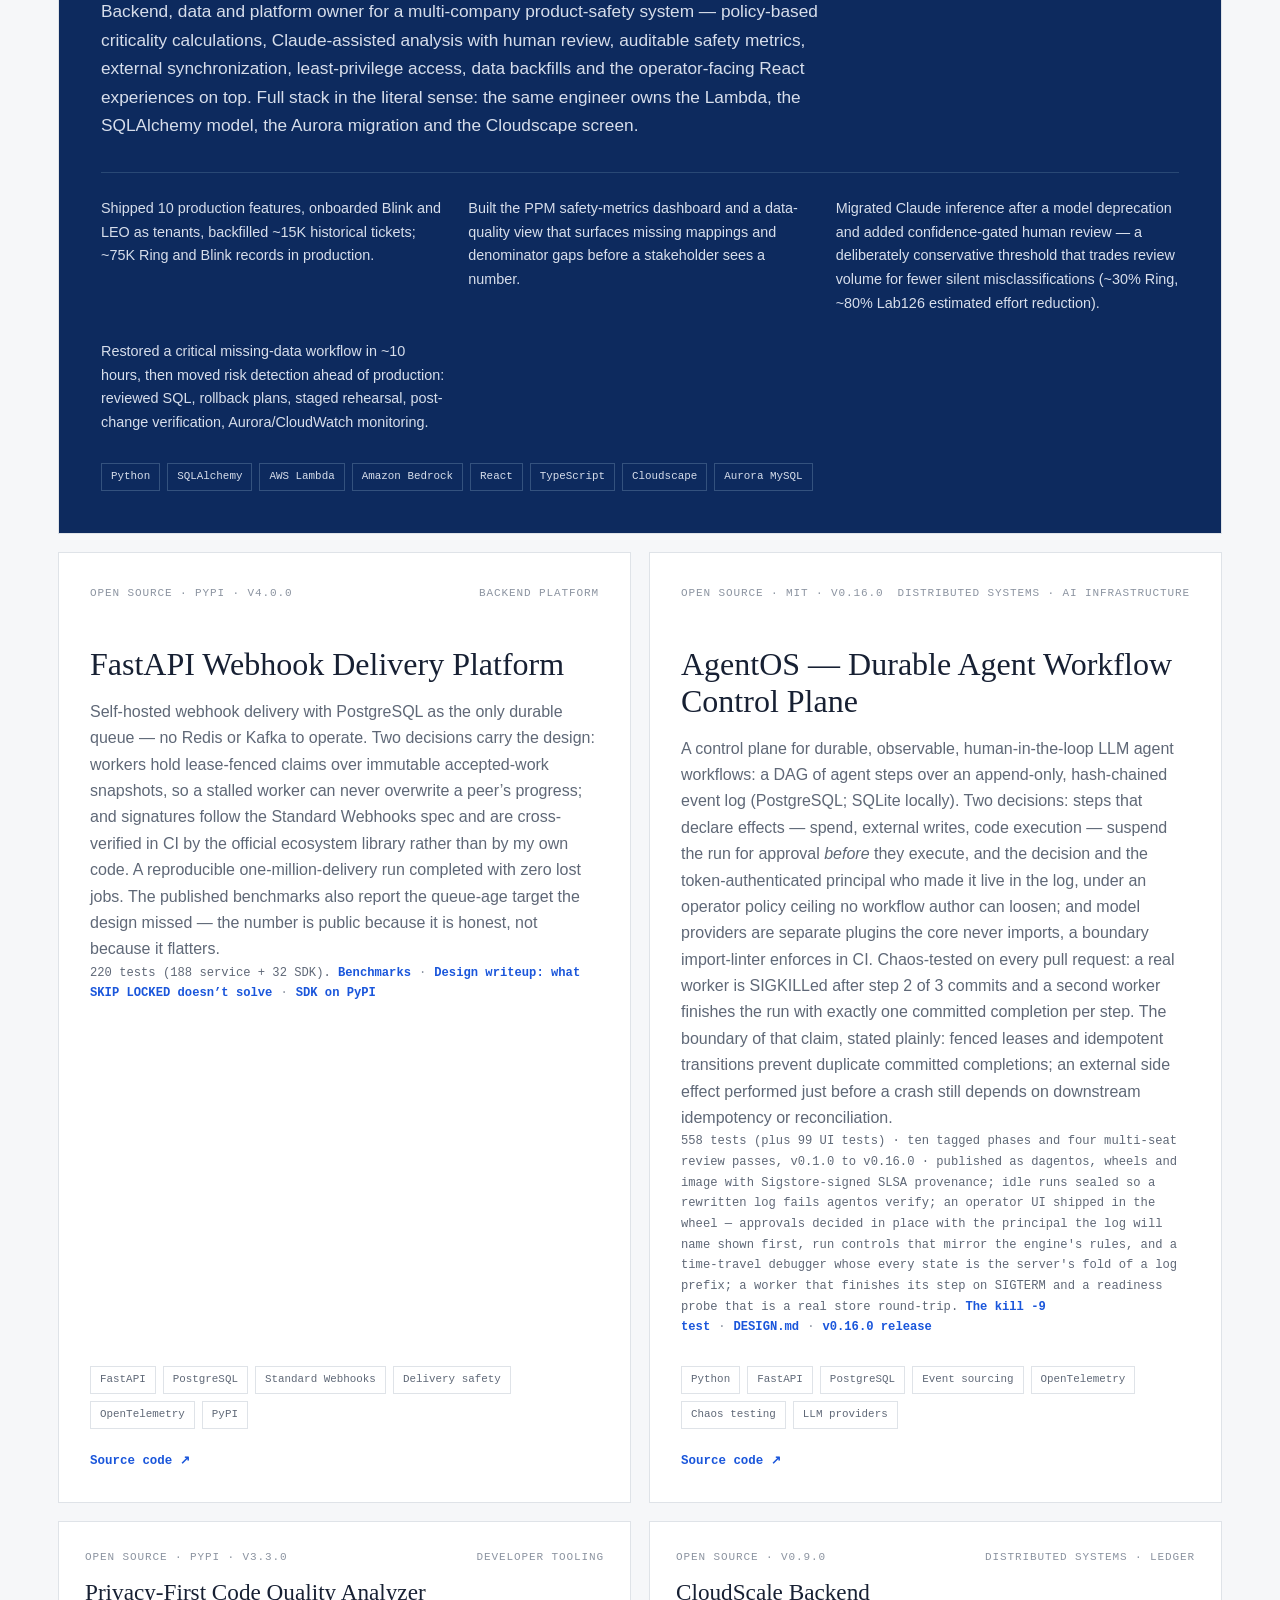
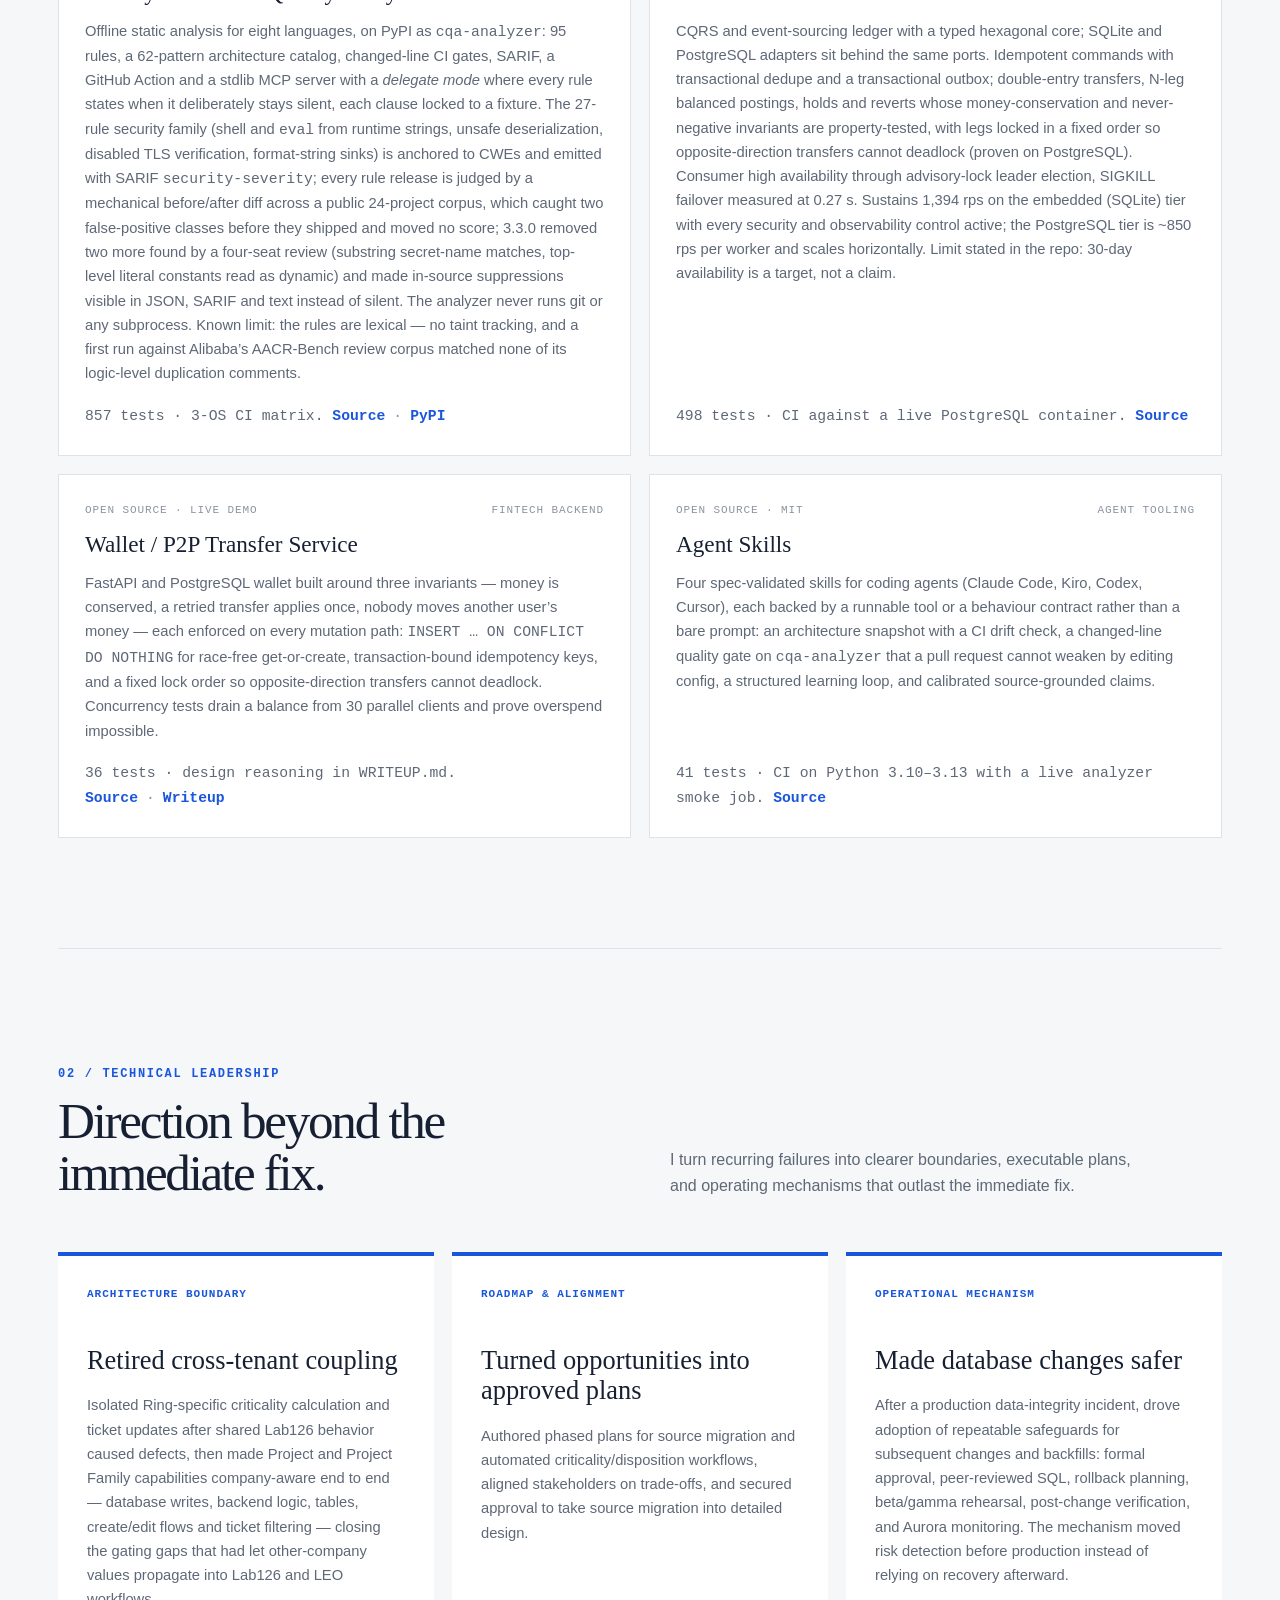
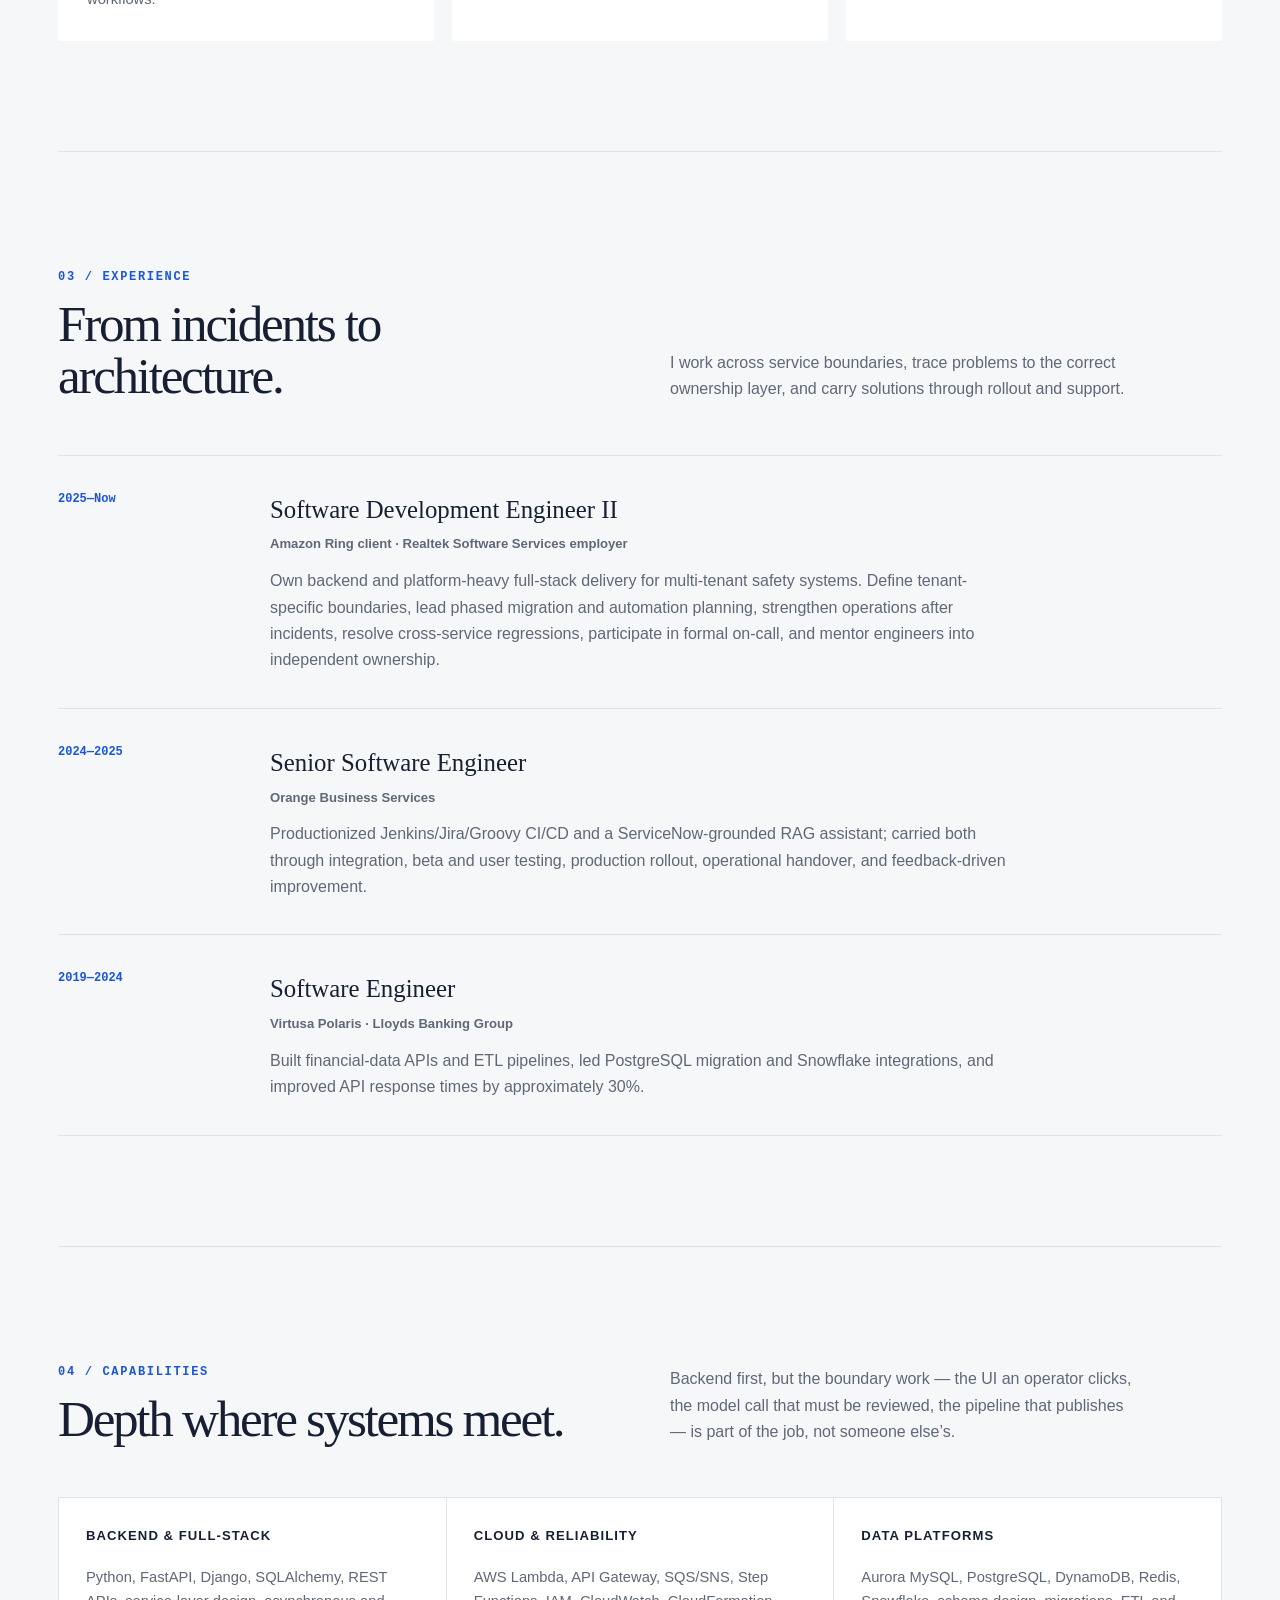
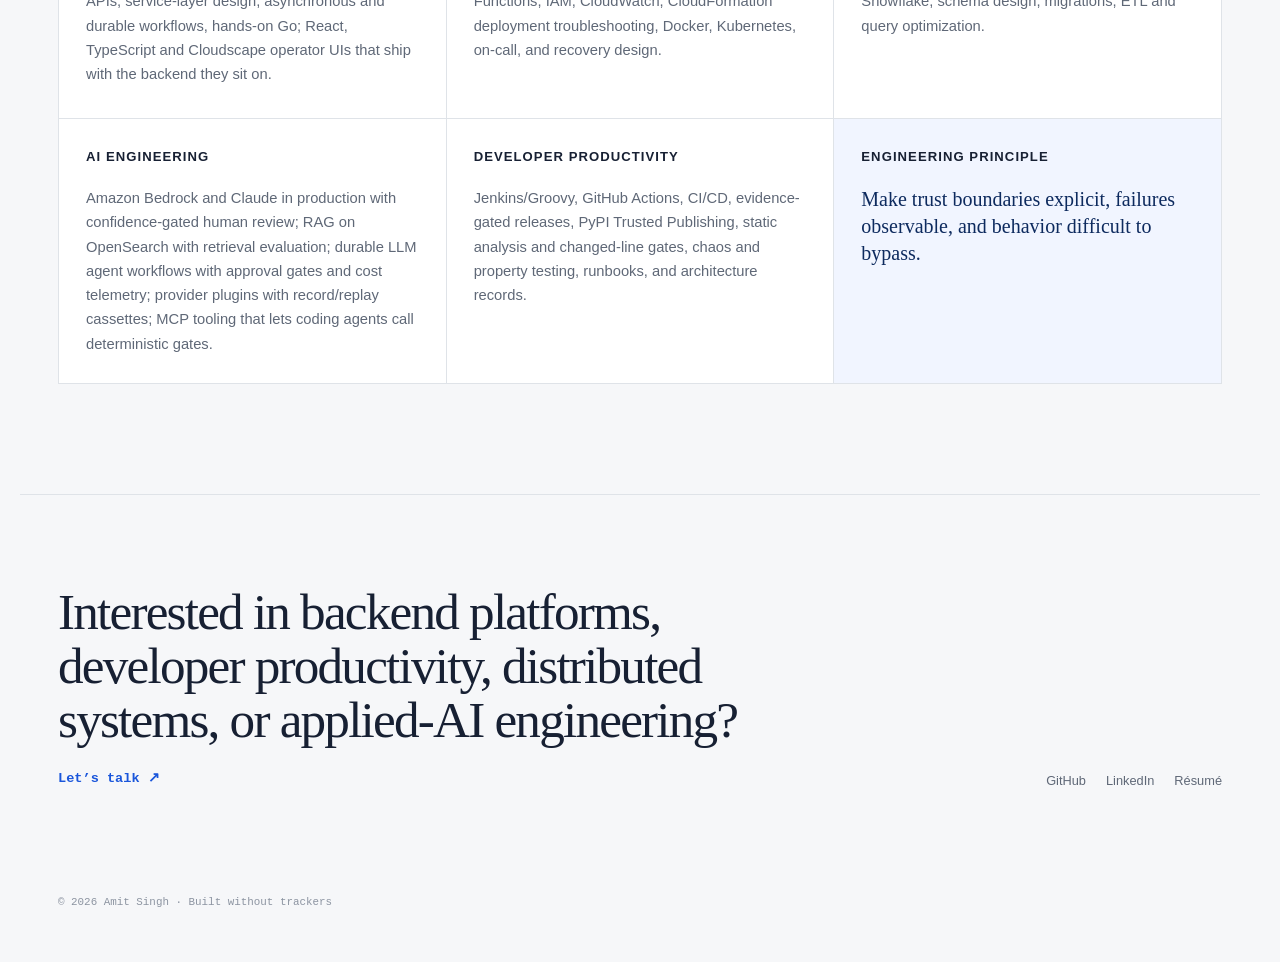
==== commit 8ea9b51d: "content(agentos): Sync facts and cards to v0.16.0 (558 tests) facts.json: v0.16.0 / d239104 / 558 te" ====
--- a/index.html
+++ b/index.html
@@ -20,11 +20,11 @@
 <a class="skip" href="#main">Skip to content</a>
 <header class="nav"><a class="brand" href="#top" aria-label="Amit Singh portfolio, home">Amit Singh<span>.</span></a><nav aria-label="Primary"><a href="#work">Work</a><a href="#leadership">Leadership</a><a href="#experience">Experience</a><a href="resume.html">Résumé</a></nav></header>
 <main id="main">
-<section class="hero" id="top"><div class="kicker">Senior Backend · Platform · Full-Stack Engineer · Applied AI · Pune, India</div><h1>I’m Amit Singh. I build systems that stay correct <em>under pressure.</em></h1><p class="intro">Seven-plus years across the whole stack of a production system: Python and Go services on AWS, event-driven and durable workflows, the PostgreSQL underneath, the React/TypeScript operator UIs on top, and the LLM components in between — with the tests, telemetry and runbooks that keep them honest. Today I deliver product-safety platforms for Amazon Ring and Lab126 as an SDE II with Realtek Software Services.</p><div class="actions"><a class="button primary" href="#work">Explore selected work</a><a class="button" href="resume.html">View résumé</a><a class="text-link" href="mailto:amitdsingh710@gmail.com">amitdsingh710@gmail.com ↗</a></div><dl class="metrics"><div><dt>~75K</dt><dd>safety ticket records supported in production</dd></div><div><dt>10</dt><dd>production features shipped at Ring</dd></div><div><dt>1M</dt><dd>webhook deliveries, zero lost, in a reproducible run</dd></div><div><dt data-fact="tests-total">2,197</dt><dd>tests across six public repositories</dd></div></dl></section>
+<section class="hero" id="top"><div class="kicker">Senior Backend · Platform · Full-Stack Engineer · Applied AI · Pune, India</div><h1>I’m Amit Singh. I build systems that stay correct <em>under pressure.</em></h1><p class="intro">Seven-plus years across the whole stack of a production system: Python and Go services on AWS, event-driven and durable workflows, the PostgreSQL underneath, the React/TypeScript operator UIs on top, and the LLM components in between — with the tests, telemetry and runbooks that keep them honest. Today I deliver product-safety platforms for Amazon Ring and Lab126 as an SDE II with Realtek Software Services.</p><div class="actions"><a class="button primary" href="#work">Explore selected work</a><a class="button" href="resume.html">View résumé</a><a class="text-link" href="mailto:amitdsingh710@gmail.com">amitdsingh710@gmail.com ↗</a></div><dl class="metrics"><div><dt>~75K</dt><dd>safety ticket records supported in production</dd></div><div><dt>10</dt><dd>production features shipped at Ring</dd></div><div><dt>1M</dt><dd>webhook deliveries, zero lost, in a reproducible run</dd></div><div><dt data-fact="tests-total">2,210</dt><dd>tests across six public repositories</dd></div></dl></section>
 <section class="section" id="work"><header class="section-head"><div><span>01 / Selected work</span><h2>Production-minded engineering.</h2></div><p>Three projects in depth, the rest in brief. Each card names the problem, the two decisions that shaped the design, one measured result, and one limit — with links to the evidence that produced the numbers.</p></header><div class="work-grid">
 <article class="project featured" data-project="ring-safety"><div class="project-meta"><span>Amazon Ring / Lab126 · via Realtek</span><span>Internal · Production</span></div><h3>Safety incident management platform</h3><p>Backend, data and platform owner for a multi-company product-safety system — policy-based criticality calculations, Claude-assisted analysis with human review, auditable safety metrics, external synchronization, least-privilege access, data backfills and the operator-facing React experiences on top. Full stack in the literal sense: the same engineer owns the Lambda, the SQLAlchemy model, the Aurora migration and the Cloudscape screen.</p><ul class="impact"><li>Shipped 10 production features, onboarded Blink and LEO as tenants, backfilled ~15K historical tickets; ~75K Ring and Blink records in production.</li><li>Built the PPM safety-metrics dashboard and a data-quality view that surfaces missing mappings and denominator gaps before a stakeholder sees a number.</li><li>Migrated Claude inference after a model deprecation and added confidence-gated human review — a deliberately conservative threshold that trades review volume for fewer silent misclassifications (~30% Ring, ~80% Lab126 estimated effort reduction).</li><li>Restored a critical missing-data workflow in ~10 hours, then moved risk detection ahead of production: reviewed SQL, rollback plans, staged rehearsal, post-change verification, Aurora/CloudWatch monitoring.</li></ul><div class="chips"><span>Python</span><span>SQLAlchemy</span><span>AWS Lambda</span><span>Amazon Bedrock</span><span>React</span><span>TypeScript</span><span>Cloudscape</span><span>Aurora MySQL</span></div></article>
 <article class="project" data-project="webhook-platform"><div class="project-meta"><span>Open source · PyPI · v4.0.0</span><span>Backend platform</span></div><h3>FastAPI Webhook Delivery Platform</h3><p>Self-hosted webhook delivery with PostgreSQL as the only durable queue — no Redis or Kafka to operate. Two decisions carry the design: workers hold lease-fenced claims over immutable accepted-work snapshots, so a stalled worker can never overwrite a peer’s progress; and signatures follow the Standard Webhooks spec and are cross-verified in CI by the official ecosystem library rather than by my own code. A reproducible one-million-delivery run completed with zero lost jobs. The published benchmarks also report the queue-age target the design missed — the number is public because it is honest, not because it flatters.</p><p class="evidence">220 tests (188 service + 32 SDK). <a href="https://github.com/AmitSinghOM/fastapi-microservices-platform/blob/main/docs/benchmarks.md" target="_blank" rel="noreferrer">Benchmarks</a><a href="https://github.com/AmitSinghOM/fastapi-microservices-platform/blob/main/docs/posts/postgres-webhook-queue-skip-locked.md" target="_blank" rel="noreferrer">Design writeup: what SKIP LOCKED doesn’t solve</a><a href="https://pypi.org/project/fastapi-microservices-platform-sdk/" target="_blank" rel="noreferrer">SDK on PyPI</a></p><div class="chips"><span>FastAPI</span><span>PostgreSQL</span><span>Standard Webhooks</span><span>Delivery safety</span><span>OpenTelemetry</span><span>PyPI</span></div><a class="project-link" href="https://github.com/AmitSinghOM/fastapi-microservices-platform" target="_blank" rel="noreferrer" aria-label="View FastAPI Webhook Delivery Platform source code">Source code <span>↗</span></a></article>
-<article class="project" data-project="agentos"><div class="project-meta"><span>Open source · MIT · v0.14.0</span><span>Distributed systems · AI infrastructure</span></div><h3>AgentOS — Durable Agent Workflow Control Plane</h3><p>A control plane for durable, observable, human-in-the-loop LLM agent workflows: a DAG of agent steps over an append-only, hash-chained event log (PostgreSQL; SQLite locally). Two decisions: steps that declare effects — spend, external writes, code execution — suspend the run for approval <em>before</em> they execute, and the decision and the token-authenticated principal who made it live in the log, under an operator policy ceiling no workflow author can loosen; and model providers are separate plugins the core never imports, a boundary import-linter enforces in CI. Chaos-tested on every pull request: a real worker is SIGKILLed after step 2 of 3 commits and a second worker finishes the run with exactly one committed completion per step. The boundary of that claim, stated plainly: fenced leases and idempotent transitions prevent duplicate committed completions; an external side effect performed just before a crash still depends on downstream idempotency or reconciliation.</p><p class="evidence">545 tests (plus 54 UI tests) · ten tagged phases and three multi-seat review passes, v0.1.0 to v0.14.0 · published as <code>dagentos</code>, wheels and image with Sigstore-signed SLSA provenance; idle runs sealed so a rewritten log fails <code>agentos verify</code>; an operator UI shipped in the wheel with a time-travel debugger whose every state is the server's fold of a log prefix; a worker that finishes its step on SIGTERM and a readiness probe that is a real store round-trip. <a href="https://github.com/AmitSinghOM/AgentOS/blob/main/tests/chaos/test_kill9_real_process.py" target="_blank" rel="noreferrer">The kill -9 test</a><a href="https://github.com/AmitSinghOM/AgentOS/blob/main/DESIGN.md" target="_blank" rel="noreferrer">DESIGN.md</a><a href="https://github.com/AmitSinghOM/AgentOS/releases/tag/v0.14.0" target="_blank" rel="noreferrer">v0.14.0 release</a></p><div class="chips"><span>Python</span><span>FastAPI</span><span>PostgreSQL</span><span>Event sourcing</span><span>OpenTelemetry</span><span>Chaos testing</span><span>LLM providers</span></div><a class="project-link" href="https://github.com/AmitSinghOM/AgentOS" target="_blank" rel="noreferrer" aria-label="View AgentOS source code">Source code <span>↗</span></a></article>
+<article class="project" data-project="agentos"><div class="project-meta"><span>Open source · MIT · v0.16.0</span><span>Distributed systems · AI infrastructure</span></div><h3>AgentOS — Durable Agent Workflow Control Plane</h3><p>A control plane for durable, observable, human-in-the-loop LLM agent workflows: a DAG of agent steps over an append-only, hash-chained event log (PostgreSQL; SQLite locally). Two decisions: steps that declare effects — spend, external writes, code execution — suspend the run for approval <em>before</em> they execute, and the decision and the token-authenticated principal who made it live in the log, under an operator policy ceiling no workflow author can loosen; and model providers are separate plugins the core never imports, a boundary import-linter enforces in CI. Chaos-tested on every pull request: a real worker is SIGKILLed after step 2 of 3 commits and a second worker finishes the run with exactly one committed completion per step. The boundary of that claim, stated plainly: fenced leases and idempotent transitions prevent duplicate committed completions; an external side effect performed just before a crash still depends on downstream idempotency or reconciliation.</p><p class="evidence">558 tests (plus 99 UI tests) · ten tagged phases and four multi-seat review passes, v0.1.0 to v0.16.0 · published as <code>dagentos</code>, wheels and image with Sigstore-signed SLSA provenance; idle runs sealed so a rewritten log fails <code>agentos verify</code>; an operator UI shipped in the wheel — approvals decided in place with the principal the log will name shown first, run controls that mirror the engine's rules, and a time-travel debugger whose every state is the server's fold of a log prefix; a worker that finishes its step on SIGTERM and a readiness probe that is a real store round-trip. <a href="https://github.com/AmitSinghOM/AgentOS/blob/main/tests/chaos/test_kill9_real_process.py" target="_blank" rel="noreferrer">The kill -9 test</a><a href="https://github.com/AmitSinghOM/AgentOS/blob/main/DESIGN.md" target="_blank" rel="noreferrer">DESIGN.md</a><a href="https://github.com/AmitSinghOM/AgentOS/releases/tag/v0.16.0" target="_blank" rel="noreferrer">v0.16.0 release</a></p><div class="chips"><span>Python</span><span>FastAPI</span><span>PostgreSQL</span><span>Event sourcing</span><span>OpenTelemetry</span><span>Chaos testing</span><span>LLM providers</span></div><a class="project-link" href="https://github.com/AmitSinghOM/AgentOS" target="_blank" rel="noreferrer" aria-label="View AgentOS source code">Source code <span>↗</span></a></article>
 </div>
 <div class="more-grid" id="more-projects">
 <article data-project="cqa-analyzer"><div class="project-meta"><span>Open source · PyPI · v3.3.0</span><span>Developer tooling</span></div><h3>Privacy-First Code Quality Analyzer</h3><p>Offline static analysis for eight languages, on PyPI as <code>cqa-analyzer</code>: 95 rules, a 62-pattern architecture catalog, changed-line CI gates, SARIF, a GitHub Action and a stdlib MCP server with a <em>delegate mode</em> where every rule states when it deliberately stays silent, each clause locked to a fixture. The 27-rule security family (shell and <code>eval</code> from runtime strings, unsafe deserialization, disabled TLS verification, format-string sinks) is anchored to CWEs and emitted with SARIF <code>security-severity</code>; every rule release is judged by a mechanical before/after diff across a public 24-project corpus, which caught two false-positive classes before they shipped and moved no score; 3.3.0 removed two more found by a four-seat review (substring secret-name matches, top-level literal constants read as dynamic) and made in-source suppressions visible in JSON, SARIF and text instead of silent. The analyzer never runs git or any subprocess. Known limit: the rules are lexical — no taint tracking, and a first run against Alibaba’s AACR-Bench review corpus matched none of its logic-level duplication comments.</p><p class="evidence">857 tests · 3-OS CI matrix. <a href="https://github.com/AmitSinghOM/code-quality-analyzer" target="_blank" rel="noreferrer">Source</a><a href="https://pypi.org/project/cqa-analyzer/" target="_blank" rel="noreferrer">PyPI</a></p></article>
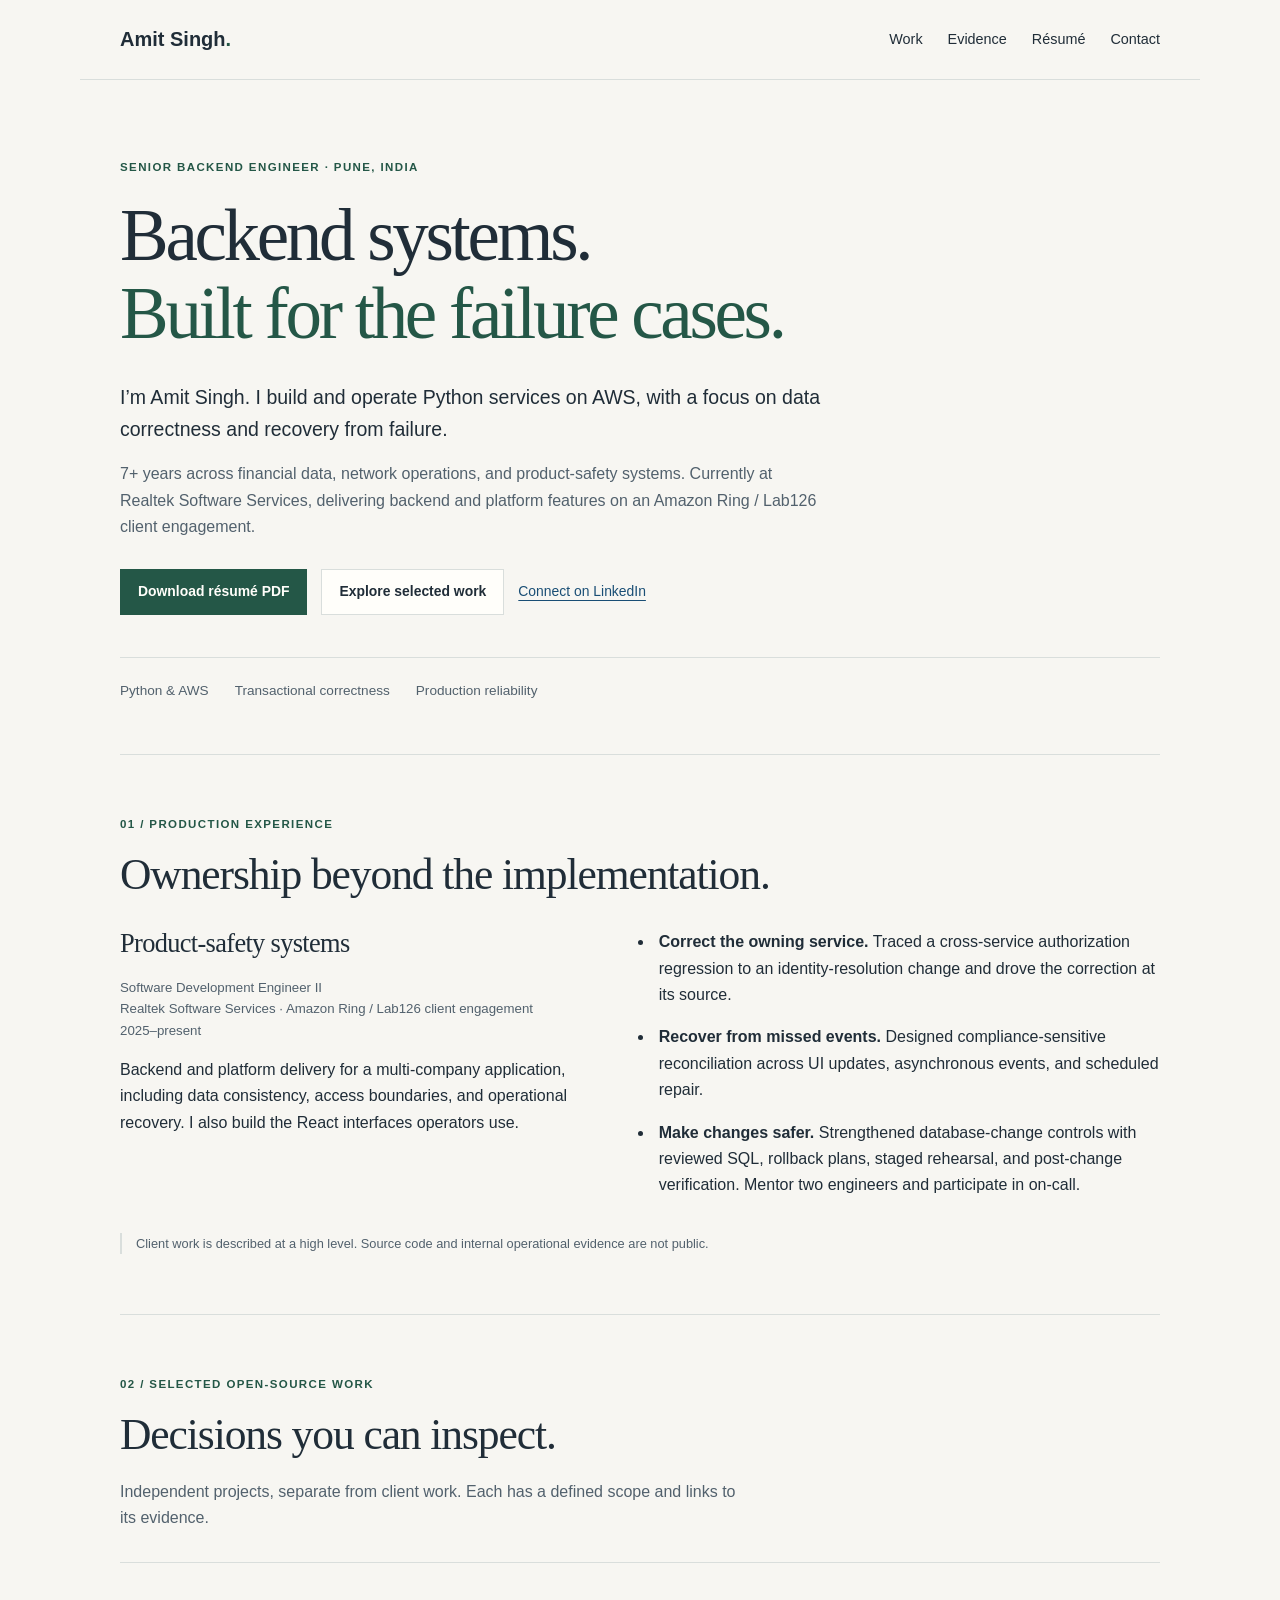
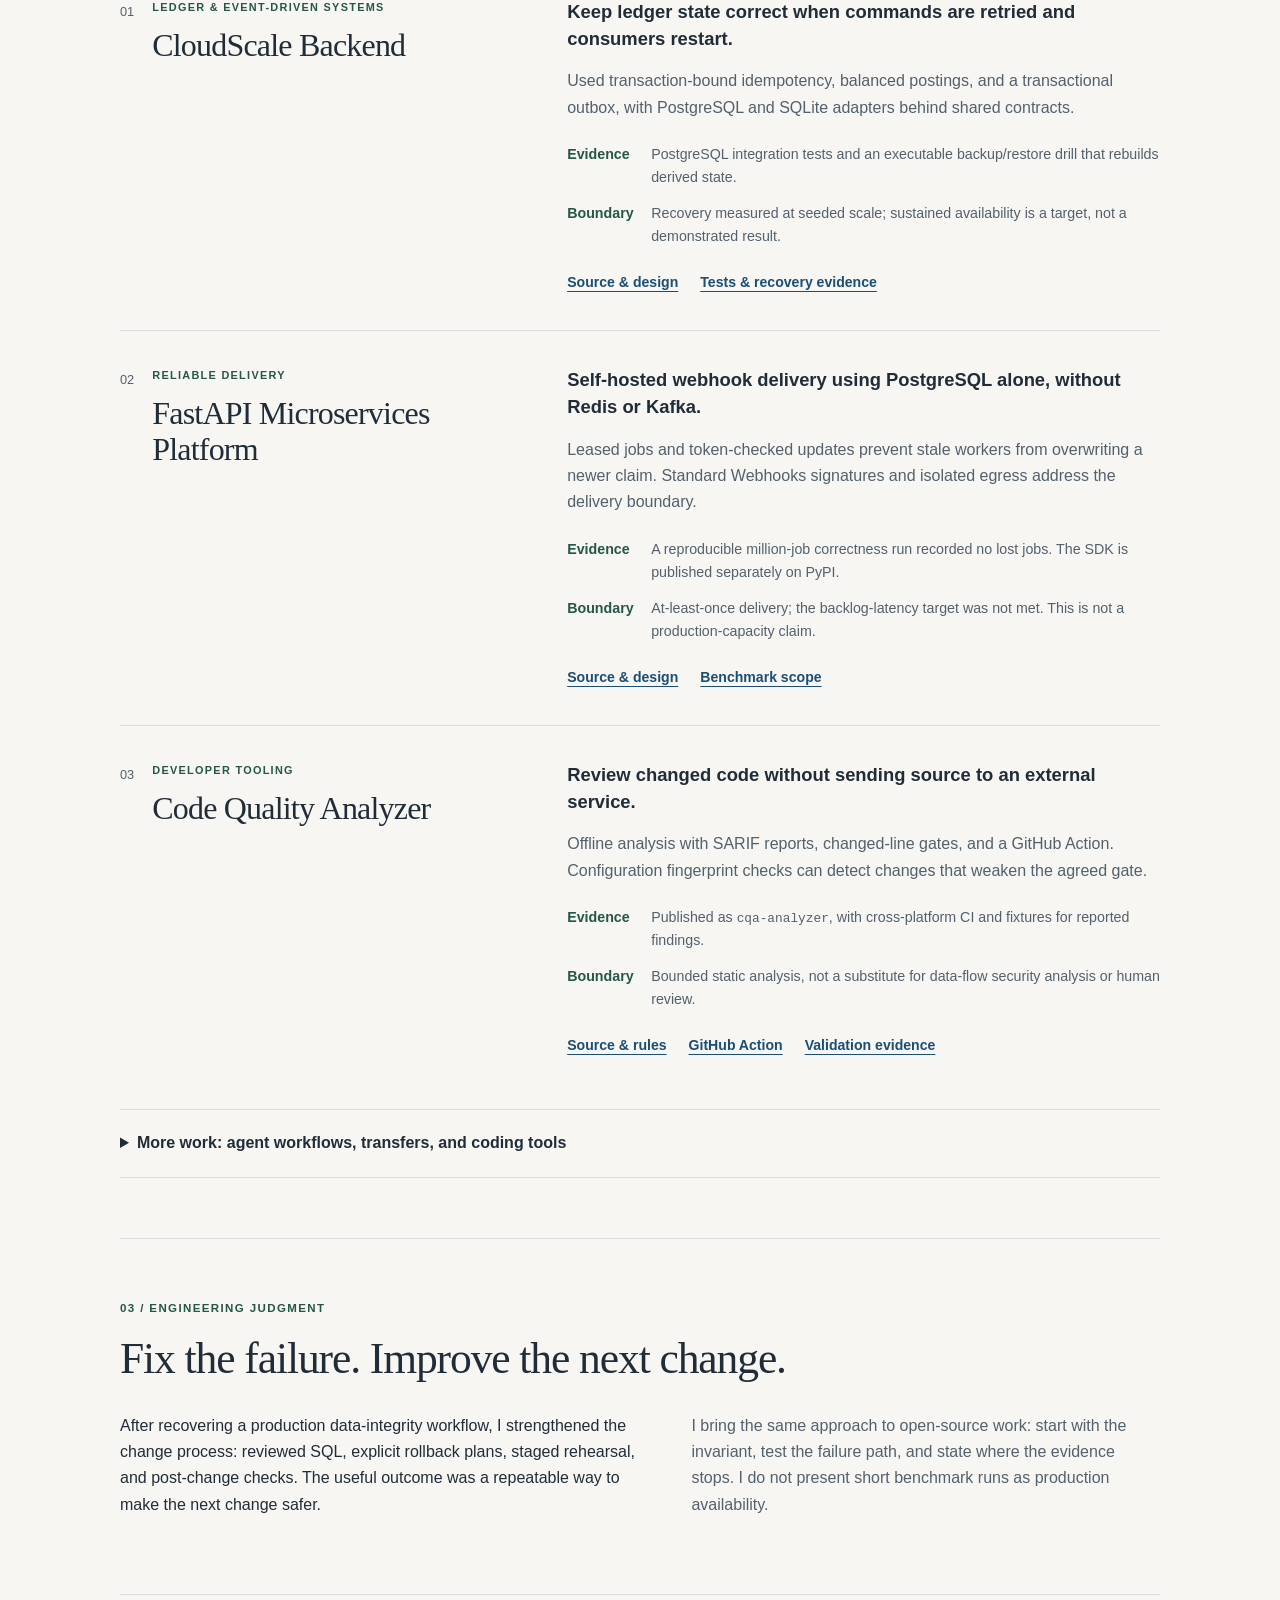
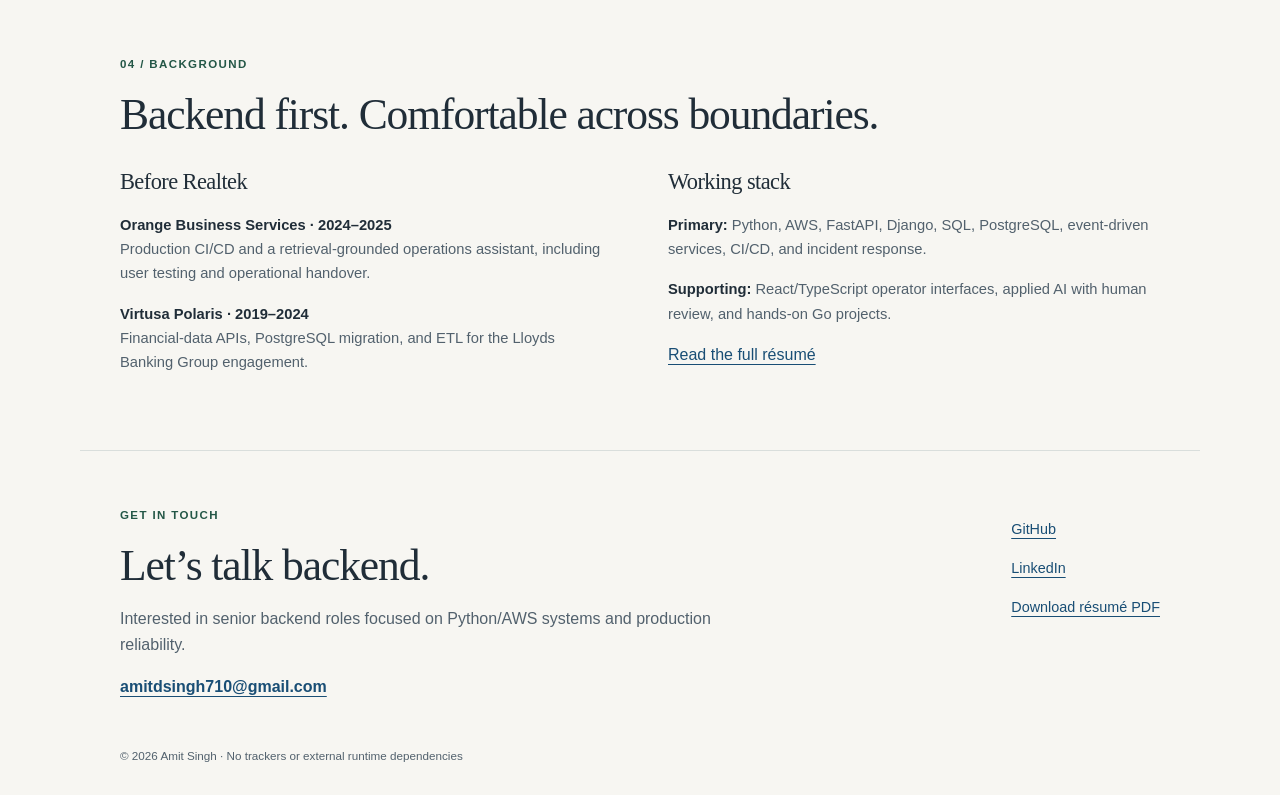
==== commit 9d19ded8: "content: Evidence architecture preview (facts v2, boundaries, evidence page)" ====
--- a/index.html
+++ b/index.html
@@ -1,41 +1,77 @@
 <!doctype html>
 <html lang="en">
 <head>
-  <meta charset="utf-8"><meta name="viewport" content="width=device-width,initial-scale=1">
-  <title>Amit Singh Portfolio | Backend, Platform &amp; Full-Stack Engineer · Applied AI</title>
-  <meta name="description" content="Official portfolio of Amit Singh, a senior backend, platform and full-stack engineer in Pune building reliable AWS systems, durable distributed workflows, developer tooling, operator-facing React UIs, and applied-AI products.">
-  <meta name="author" content="Amit Singh"><meta name="robots" content="index,follow,max-image-preview:large">
+  <meta charset="utf-8">
+  <meta name="viewport" content="width=device-width, initial-scale=1">
+  <title>Amit Singh | Senior Backend Engineer</title>
+  <meta name="description" content="Python and AWS backend engineering, production reliability, and open-source systems by Amit Singh.">
+  <meta name="author" content="Amit Singh">
+  <meta name="robots" content="index,follow,max-image-preview:large">
   <meta name="google-site-verification" content="meYjrEQto1s7tn9jI4LYgLtyor4KKZVI7Av0-aIMAww">
-  <meta name="theme-color" content="#f6f7f9"><link rel="canonical" href="https://amitsinghom.github.io/"><link rel="alternate" hreflang="en-IN" href="https://amitsinghom.github.io/">
-  <link rel="icon" href="favicon.svg" type="image/svg+xml"><link rel="manifest" href="site.webmanifest">
-  <meta property="og:type" content="profile"><meta property="og:locale" content="en_IN"><meta property="profile:first_name" content="Amit"><meta property="profile:last_name" content="Singh">
-  <meta property="og:site_name" content="Amit Singh Portfolio"><meta property="og:title" content="Amit Singh Portfolio | Backend, Platform &amp; Full-Stack Engineer · Applied AI">
-  <meta property="og:description" content="Backend platforms, reliable AWS systems, durable agent workflows, developer tooling, operator UIs, and applied-AI engineering by Amit Singh.">
-  <meta property="og:url" content="https://amitsinghom.github.io/"><meta property="og:image" content="https://amitsinghom.github.io/assets/social-card.png"><meta property="og:image:width" content="1200"><meta property="og:image:height" content="630"><meta property="og:image:alt" content="Amit Singh, Senior Backend, Platform and Full-Stack Engineer">
-  <meta name="twitter:card" content="summary_large_image"><meta name="twitter:title" content="Amit Singh Portfolio | Backend, Platform &amp; Full-Stack Engineer · Applied AI"><meta name="twitter:description" content="Reliable AWS platforms, developer tooling, distributed workflows, and applied-AI engineering by Amit Singh."><meta name="twitter:image" content="https://amitsinghom.github.io/assets/social-card.png">
+  <meta name="theme-color" content="#f7f6f2">
+  <link rel="canonical" href="https://amitsinghom.github.io/">
+  <link rel="icon" href="favicon.svg" type="image/svg+xml">
+  <link rel="manifest" href="site.webmanifest">
+  <meta property="og:type" content="website">
+  <meta property="og:title" content="Amit Singh | Senior Backend Engineer">
+  <meta property="og:description" content="Python and AWS backend engineering, production reliability, and open-source systems by Amit Singh.">
+  <meta property="og:url" content="https://amitsinghom.github.io/">
+  <meta property="og:image" content="https://amitsinghom.github.io/assets/social-card.png">
+  <meta property="og:image:width" content="1200">
+  <meta property="og:image:height" content="630">
+  <meta property="og:image:alt" content="Amit Singh. Senior Backend Engineer. Python, AWS and Production Reliability.">
+  <meta name="twitter:card" content="summary_large_image">
+  <meta name="twitter:title" content="Amit Singh | Senior Backend Engineer">
+  <meta name="twitter:description" content="Python and AWS backend engineering, production reliability, and open-source systems by Amit Singh.">
+  <meta name="twitter:image" content="https://amitsinghom.github.io/assets/social-card.png">
   <link rel="stylesheet" href="styles.css">
-  <script type="application/ld+json">{"@context":"https://schema.org","@graph":[{"@type":"WebSite","@id":"https://amitsinghom.github.io/#website","url":"https://amitsinghom.github.io/","name":"Amit Singh Portfolio","alternateName":"Amit Singh Engineering Portfolio","inLanguage":"en-IN"},{"@type":"ProfilePage","@id":"https://amitsinghom.github.io/#profile","url":"https://amitsinghom.github.io/","name":"Amit Singh Portfolio — Senior Backend, Platform and Full-Stack Engineer","description":"Official engineering portfolio of Amit Singh, a senior backend, platform and full-stack engineer specializing in reliable AWS systems, durable distributed workflows, developer tooling, and applied AI.","isPartOf":{"@id":"https://amitsinghom.github.io/#website"},"about":{"@id":"https://amitsinghom.github.io/#person"},"mainEntity":{"@id":"https://amitsinghom.github.io/#person"}},{"@type":"Person","@id":"https://amitsinghom.github.io/#person","name":"Amit Singh","givenName":"Amit","familyName":"Singh","alternateName":"AmitSinghOM","url":"https://amitsinghom.github.io/","image":"https://amitsinghom.github.io/assets/social-card.png","jobTitle":"Senior Backend, Platform and Full-Stack Engineer","address":{"@type":"PostalAddress","addressLocality":"Pune","addressCountry":"IN"},"sameAs":["https://github.com/AmitSinghOM","https://linkedin.com/in/amit-singh-491100192"],"knowsAbout":["Backend engineering","Platform engineering","Full-stack development","Developer productivity","Distributed systems","Durable execution","Python","Go","TypeScript","React","Amazon Web Services","Event-driven architecture","Applied artificial intelligence","LLM agent systems","Retrieval-augmented generation"]}]}</script>
+  <script type="application/ld+json">{"@context": "https://schema.org", "@type": "ProfilePage", "@id": "https://amitsinghom.github.io/", "mainEntity": {"@type": "Person", "name": "Amit Singh", "url": "https://amitsinghom.github.io/", "jobTitle": "Senior Backend Engineer", "description": "Python and AWS backend engineering, production reliability and developer tooling.", "sameAs": ["https://github.com/AmitSinghOM", "https://linkedin.com/in/amit-singh-491100192"]}}</script>
 </head>
 <body>
 <a class="skip" href="#main">Skip to content</a>
-<header class="nav"><a class="brand" href="#top" aria-label="Amit Singh portfolio, home">Amit Singh<span>.</span></a><nav aria-label="Primary"><a href="#work">Work</a><a href="#leadership">Leadership</a><a href="#experience">Experience</a><a href="resume.html">Résumé</a></nav></header>
+<header class="nav"><a class="brand" href="index.html" aria-label="Amit Singh, home">Amit Singh<span>.</span></a><nav aria-label="Primary"><a href="index.html#work">Work</a><a href="evidence.html">Evidence</a><a href="resume.html">Résumé</a><a href="mailto:amitdsingh710@gmail.com">Contact</a></nav></header>
 <main id="main">
-<section class="hero" id="top"><div class="kicker">Senior Backend · Platform · Full-Stack Engineer · Applied AI · Pune, India</div><h1>I’m Amit Singh. I build systems that stay correct <em>under pressure.</em></h1><p class="intro">Seven-plus years across the whole stack of a production system: Python and Go services on AWS, event-driven and durable workflows, the PostgreSQL underneath, the React/TypeScript operator UIs on top, and the LLM components in between — with the tests, telemetry and runbooks that keep them honest. Today I deliver product-safety platforms for Amazon Ring and Lab126 as an SDE II with Realtek Software Services.</p><div class="actions"><a class="button primary" href="#work">Explore selected work</a><a class="button" href="resume.html">View résumé</a><a class="text-link" href="mailto:amitdsingh710@gmail.com">amitdsingh710@gmail.com ↗</a></div><dl class="metrics"><div><dt>~75K</dt><dd>safety ticket records supported in production</dd></div><div><dt>10</dt><dd>production features shipped at Ring</dd></div><div><dt>1M</dt><dd>webhook deliveries, zero lost, in a reproducible run</dd></div><div><dt data-fact="tests-total">2,210</dt><dd>tests across six public repositories</dd></div></dl></section>
-<section class="section" id="work"><header class="section-head"><div><span>01 / Selected work</span><h2>Production-minded engineering.</h2></div><p>Three projects in depth, the rest in brief. Each card names the problem, the two decisions that shaped the design, one measured result, and one limit — with links to the evidence that produced the numbers.</p></header><div class="work-grid">
-<article class="project featured" data-project="ring-safety"><div class="project-meta"><span>Amazon Ring / Lab126 · via Realtek</span><span>Internal · Production</span></div><h3>Safety incident management platform</h3><p>Backend, data and platform owner for a multi-company product-safety system — policy-based criticality calculations, Claude-assisted analysis with human review, auditable safety metrics, external synchronization, least-privilege access, data backfills and the operator-facing React experiences on top. Full stack in the literal sense: the same engineer owns the Lambda, the SQLAlchemy model, the Aurora migration and the Cloudscape screen.</p><ul class="impact"><li>Shipped 10 production features, onboarded Blink and LEO as tenants, backfilled ~15K historical tickets; ~75K Ring and Blink records in production.</li><li>Built the PPM safety-metrics dashboard and a data-quality view that surfaces missing mappings and denominator gaps before a stakeholder sees a number.</li><li>Migrated Claude inference after a model deprecation and added confidence-gated human review — a deliberately conservative threshold that trades review volume for fewer silent misclassifications (~30% Ring, ~80% Lab126 estimated effort reduction).</li><li>Restored a critical missing-data workflow in ~10 hours, then moved risk detection ahead of production: reviewed SQL, rollback plans, staged rehearsal, post-change verification, Aurora/CloudWatch monitoring.</li></ul><div class="chips"><span>Python</span><span>SQLAlchemy</span><span>AWS Lambda</span><span>Amazon Bedrock</span><span>React</span><span>TypeScript</span><span>Cloudscape</span><span>Aurora MySQL</span></div></article>
-<article class="project" data-project="webhook-platform"><div class="project-meta"><span>Open source · PyPI · v4.0.0</span><span>Backend platform</span></div><h3>FastAPI Webhook Delivery Platform</h3><p>Self-hosted webhook delivery with PostgreSQL as the only durable queue — no Redis or Kafka to operate. Two decisions carry the design: workers hold lease-fenced claims over immutable accepted-work snapshots, so a stalled worker can never overwrite a peer’s progress; and signatures follow the Standard Webhooks spec and are cross-verified in CI by the official ecosystem library rather than by my own code. A reproducible one-million-delivery run completed with zero lost jobs. The published benchmarks also report the queue-age target the design missed — the number is public because it is honest, not because it flatters.</p><p class="evidence">220 tests (188 service + 32 SDK). <a href="https://github.com/AmitSinghOM/fastapi-microservices-platform/blob/main/docs/benchmarks.md" target="_blank" rel="noreferrer">Benchmarks</a><a href="https://github.com/AmitSinghOM/fastapi-microservices-platform/blob/main/docs/posts/postgres-webhook-queue-skip-locked.md" target="_blank" rel="noreferrer">Design writeup: what SKIP LOCKED doesn’t solve</a><a href="https://pypi.org/project/fastapi-microservices-platform-sdk/" target="_blank" rel="noreferrer">SDK on PyPI</a></p><div class="chips"><span>FastAPI</span><span>PostgreSQL</span><span>Standard Webhooks</span><span>Delivery safety</span><span>OpenTelemetry</span><span>PyPI</span></div><a class="project-link" href="https://github.com/AmitSinghOM/fastapi-microservices-platform" target="_blank" rel="noreferrer" aria-label="View FastAPI Webhook Delivery Platform source code">Source code <span>↗</span></a></article>
-<article class="project" data-project="agentos"><div class="project-meta"><span>Open source · MIT · v0.16.0</span><span>Distributed systems · AI infrastructure</span></div><h3>AgentOS — Durable Agent Workflow Control Plane</h3><p>A control plane for durable, observable, human-in-the-loop LLM agent workflows: a DAG of agent steps over an append-only, hash-chained event log (PostgreSQL; SQLite locally). Two decisions: steps that declare effects — spend, external writes, code execution — suspend the run for approval <em>before</em> they execute, and the decision and the token-authenticated principal who made it live in the log, under an operator policy ceiling no workflow author can loosen; and model providers are separate plugins the core never imports, a boundary import-linter enforces in CI. Chaos-tested on every pull request: a real worker is SIGKILLed after step 2 of 3 commits and a second worker finishes the run with exactly one committed completion per step. The boundary of that claim, stated plainly: fenced leases and idempotent transitions prevent duplicate committed completions; an external side effect performed just before a crash still depends on downstream idempotency or reconciliation.</p><p class="evidence">558 tests (plus 99 UI tests) · ten tagged phases and four multi-seat review passes, v0.1.0 to v0.16.0 · published as <code>dagentos</code>, wheels and image with Sigstore-signed SLSA provenance; idle runs sealed so a rewritten log fails <code>agentos verify</code>; an operator UI shipped in the wheel — approvals decided in place with the principal the log will name shown first, run controls that mirror the engine's rules, and a time-travel debugger whose every state is the server's fold of a log prefix; a worker that finishes its step on SIGTERM and a readiness probe that is a real store round-trip. <a href="https://github.com/AmitSinghOM/AgentOS/blob/main/tests/chaos/test_kill9_real_process.py" target="_blank" rel="noreferrer">The kill -9 test</a><a href="https://github.com/AmitSinghOM/AgentOS/blob/main/DESIGN.md" target="_blank" rel="noreferrer">DESIGN.md</a><a href="https://github.com/AmitSinghOM/AgentOS/releases/tag/v0.16.0" target="_blank" rel="noreferrer">v0.16.0 release</a></p><div class="chips"><span>Python</span><span>FastAPI</span><span>PostgreSQL</span><span>Event sourcing</span><span>OpenTelemetry</span><span>Chaos testing</span><span>LLM providers</span></div><a class="project-link" href="https://github.com/AmitSinghOM/AgentOS" target="_blank" rel="noreferrer" aria-label="View AgentOS source code">Source code <span>↗</span></a></article>
-</div>
-<div class="more-grid" id="more-projects">
-<article data-project="cqa-analyzer"><div class="project-meta"><span>Open source · PyPI · v3.3.0</span><span>Developer tooling</span></div><h3>Privacy-First Code Quality Analyzer</h3><p>Offline static analysis for eight languages, on PyPI as <code>cqa-analyzer</code>: 95 rules, a 62-pattern architecture catalog, changed-line CI gates, SARIF, a GitHub Action and a stdlib MCP server with a <em>delegate mode</em> where every rule states when it deliberately stays silent, each clause locked to a fixture. The 27-rule security family (shell and <code>eval</code> from runtime strings, unsafe deserialization, disabled TLS verification, format-string sinks) is anchored to CWEs and emitted with SARIF <code>security-severity</code>; every rule release is judged by a mechanical before/after diff across a public 24-project corpus, which caught two false-positive classes before they shipped and moved no score; 3.3.0 removed two more found by a four-seat review (substring secret-name matches, top-level literal constants read as dynamic) and made in-source suppressions visible in JSON, SARIF and text instead of silent. The analyzer never runs git or any subprocess. Known limit: the rules are lexical — no taint tracking, and a first run against Alibaba’s AACR-Bench review corpus matched none of its logic-level duplication comments.</p><p class="evidence">857 tests · 3-OS CI matrix. <a href="https://github.com/AmitSinghOM/code-quality-analyzer" target="_blank" rel="noreferrer">Source</a><a href="https://pypi.org/project/cqa-analyzer/" target="_blank" rel="noreferrer">PyPI</a></p></article>
-<article data-project="cloudscale"><div class="project-meta"><span>Open source · v0.9.0</span><span>Distributed systems · Ledger</span></div><h3>CloudScale Backend</h3><p>CQRS and event-sourcing ledger with a typed hexagonal core; SQLite and PostgreSQL adapters sit behind the same ports. Idempotent commands with transactional dedupe and a transactional outbox; double-entry transfers, N-leg balanced postings, holds and reverts whose money-conservation and never-negative invariants are property-tested, with legs locked in a fixed order so opposite-direction transfers cannot deadlock (proven on PostgreSQL). Consumer high availability through advisory-lock leader election, SIGKILL failover measured at 0.27 s. Sustains 1,394 rps on the embedded (SQLite) tier with every security and observability control active; the PostgreSQL tier is ~850 rps per worker and scales horizontally. Limit stated in the repo: 30-day availability is a target, not a claim.</p><p class="evidence">498 tests · CI against a live PostgreSQL container. <a href="https://github.com/AmitSinghOM/cloudscale-backend" target="_blank" rel="noreferrer">Source</a></p></article>
-<article data-project="wallet-transfer"><div class="project-meta"><span>Open source · live demo</span><span>Fintech backend</span></div><h3>Wallet / P2P Transfer Service</h3><p>FastAPI and PostgreSQL wallet built around three invariants — money is conserved, a retried transfer applies once, nobody moves another user’s money — each enforced on every mutation path: <code>INSERT … ON CONFLICT DO NOTHING</code> for race-free get-or-create, transaction-bound idempotency keys, and a fixed lock order so opposite-direction transfers cannot deadlock. Concurrency tests drain a balance from 30 parallel clients and prove overspend impossible.</p><p class="evidence">36 tests · design reasoning in WRITEUP.md. <a href="https://github.com/AmitSinghOM/wallet-transfer-service" target="_blank" rel="noreferrer">Source</a><a href="https://github.com/AmitSinghOM/wallet-transfer-service/blob/main/WRITEUP.md" target="_blank" rel="noreferrer">Writeup</a></p></article>
-<article data-project="agent-skills"><div class="project-meta"><span>Open source · MIT</span><span>Agent tooling</span></div><h3>Agent Skills</h3><p>Four spec-validated skills for coding agents (Claude Code, Kiro, Codex, Cursor), each backed by a runnable tool or a behaviour contract rather than a bare prompt: an architecture snapshot with a CI drift check, a changed-line quality gate on <code>cqa-analyzer</code> that a pull request cannot weaken by editing config, a structured learning loop, and calibrated source-grounded claims.</p><p class="evidence">41 tests · CI on Python 3.10–3.13 with a live analyzer smoke job. <a href="https://github.com/AmitSinghOM/agent-skills" target="_blank" rel="noreferrer">Source</a></p></article>
-</div></section>
-<section class="section" id="leadership"><header class="section-head"><div><span>02 / Technical leadership</span><h2>Direction beyond the immediate fix.</h2></div><p>I turn recurring failures into clearer boundaries, executable plans, and operating mechanisms that outlast the immediate fix.</p></header><div class="leadership-grid"><article><div class="leadership-label">Architecture boundary</div><h3>Retired cross-tenant coupling</h3><p>Isolated Ring-specific criticality calculation and ticket updates after shared Lab126 behavior caused defects, then made Project and Project Family capabilities company-aware end to end — database writes, backend logic, tables, create/edit flows and ticket filtering — closing the gating gaps that had let other-company values propagate into Lab126 and LEO workflows.</p></article><article><div class="leadership-label">Roadmap &amp; alignment</div><h3>Turned opportunities into approved plans</h3><p>Authored phased plans for source migration and automated criticality/disposition workflows, aligned stakeholders on trade-offs, and secured approval to take source migration into detailed design.</p></article><article><div class="leadership-label">Operational mechanism</div><h3>Made database changes safer</h3><p>After a production data-integrity incident, drove adoption of repeatable safeguards for subsequent changes and backfills: formal approval, peer-reviewed SQL, rollback planning, beta/gamma rehearsal, post-change verification, and Aurora monitoring. The mechanism moved risk detection before production instead of relying on recovery afterward.</p></article></div></section>
-<section class="section experience" id="experience"><header class="section-head"><div><span>03 / Experience</span><h2>From incidents to architecture.</h2></div><p>I work across service boundaries, trace problems to the correct ownership layer, and carry solutions through rollout and support.</p></header><div class="timeline"><article><div class="period">2025—Now</div><div><h3>Software Development Engineer II</h3><h4>Amazon Ring client · Realtek Software Services employer</h4><p>Own backend and platform-heavy full-stack delivery for multi-tenant safety systems. Define tenant-specific boundaries, lead phased migration and automation planning, strengthen operations after incidents, resolve cross-service regressions, participate in formal on-call, and mentor engineers into independent ownership.</p></div></article><article><div class="period">2024—2025</div><div><h3>Senior Software Engineer</h3><h4>Orange Business Services</h4><p>Productionized Jenkins/Jira/Groovy CI/CD and a ServiceNow-grounded RAG assistant; carried both through integration, beta and user testing, production rollout, operational handover, and feedback-driven improvement.</p></div></article><article><div class="period">2019—2024</div><div><h3>Software Engineer</h3><h4>Virtusa Polaris · Lloyds Banking Group</h4><p>Built financial-data APIs and ETL pipelines, led PostgreSQL migration and Snowflake integrations, and improved API response times by approximately 30%.</p></div></article></div></section>
-<section class="section" id="stack"><header class="section-head"><div><span>04 / Capabilities</span><h2>Depth where systems meet.</h2></div><p>Backend first, but the boundary work — the UI an operator clicks, the model call that must be reviewed, the pipeline that publishes — is part of the job, not someone else’s.</p></header><div class="capabilities"><article><h3>Backend &amp; full-stack</h3><p>Python, FastAPI, Django, SQLAlchemy, REST APIs, service-layer design, asynchronous and durable workflows, hands-on Go; React, TypeScript and Cloudscape operator UIs that ship with the backend they sit on.</p></article><article><h3>Cloud &amp; reliability</h3><p>AWS Lambda, API Gateway, SQS/SNS, Step Functions, IAM, CloudWatch, CloudFormation deployment troubleshooting, Docker, Kubernetes, on-call, and recovery design.</p></article><article><h3>Data platforms</h3><p>Aurora MySQL, PostgreSQL, DynamoDB, Redis, Snowflake, schema design, migrations, ETL and query optimization.</p></article><article><h3>AI engineering</h3><p>Amazon Bedrock and Claude in production with confidence-gated human review; RAG on OpenSearch with retrieval evaluation; durable LLM agent workflows with approval gates and cost telemetry; provider plugins with record/replay cassettes; MCP tooling that lets coding agents call deterministic gates.</p></article><article><h3>Developer productivity</h3><p>Jenkins/Groovy, GitHub Actions, CI/CD, evidence-gated releases, PyPI Trusted Publishing, static analysis and changed-line gates, chaos and property testing, runbooks, and architecture records.</p></article><article class="principle"><h3>Engineering principle</h3><blockquote>Make trust boundaries explicit, failures observable, and behavior difficult to bypass.</blockquote></article></div></section>
+  <section class="hero" id="top">
+    <p class="eyebrow">Senior Backend Engineer · Pune, India</p>
+    <h1>Backend systems.<br><em>Built for the failure cases.</em></h1>
+    <p class="intro">I’m Amit Singh. I build and operate Python services on AWS, with a focus on data correctness and recovery from failure.</p>
+    <p class="hero-context">7+ years across financial data, network operations, and product-safety systems. Currently at Realtek Software Services, delivering backend and platform features on an Amazon Ring / Lab126 client engagement.</p>
+    <div class="actions"><a class="button primary" href="assets/Amit_Singh_Backend_Resume.pdf" download>Download résumé PDF</a><a class="button" href="#work">Explore selected work</a><a class="text-link" href="https://linkedin.com/in/amit-singh-491100192">Connect on LinkedIn</a></div>
+    <div class="focus-line"><span>Python &amp; AWS</span><span>Transactional correctness</span><span>Production reliability</span></div>
+  </section>
+
+  <section class="section production" id="experience">
+    <header class="section-head"><p class="eyebrow">01 / Production experience</p><h2>Ownership beyond the implementation.</h2></header>
+    <div class="production-grid"><div><h3>Product-safety systems</h3><p class="attribution">Software Development Engineer II<br>Realtek Software Services · Amazon Ring / Lab126 client engagement<br>2025–present</p><p>Backend and platform delivery for a multi-company application, including data consistency, access boundaries, and operational recovery. I also build the React interfaces operators use.</p></div>
+    <ul class="work-points"><li><strong>Correct the owning service.</strong> Traced a cross-service authorization regression to an identity-resolution change and drove the correction at its source.</li><li><strong>Recover from missed events.</strong> Designed compliance-sensitive reconciliation across UI updates, asynchronous events, and scheduled repair.</li><li><strong>Make changes safer.</strong> Strengthened database-change controls with reviewed SQL, rollback plans, staged rehearsal, and post-change verification. Mentor two engineers and participate in on-call.</li></ul></div>
+    <p class="boundary-note">Client work is described at a high level. Source code and internal operational evidence are not public.</p>
+  </section>
+
+  <section class="section" id="work">
+    <header class="section-head"><p class="eyebrow">02 / Selected open-source work</p><h2>Decisions you can inspect.</h2><p>Independent projects, separate from client work. Each has a defined scope and links to its evidence.</p></header>
+    <article class="project" data-project="cloudscale">
+      <div class="project-heading"><span class="project-number" aria-hidden="true">01</span><div><p class="eyebrow">Ledger &amp; event-driven systems</p><h3>CloudScale Backend</h3></div></div>
+      <div class="project-body"><p class="project-summary">Keep ledger state correct when commands are retried and consumers restart.</p><p>Used transaction-bound idempotency, balanced postings, and a transactional outbox, with PostgreSQL and SQLite adapters behind shared contracts.</p><dl class="project-proof"><div><dt>Evidence</dt><dd>PostgreSQL integration tests and an executable backup/restore drill that rebuilds derived state.</dd></div><div><dt>Boundary</dt><dd>Recovery measured at seeded scale; sustained availability is a target, not a demonstrated result.</dd></div></dl><div class="project-links"><a href="https://github.com/AmitSinghOM/cloudscale-backend">Source &amp; design</a><a href="evidence.html#cloudscale">Tests &amp; recovery evidence</a></div></div>
+    </article>
+    <article class="project" data-project="webhook-platform">
+      <div class="project-heading"><span class="project-number" aria-hidden="true">02</span><div><p class="eyebrow">Reliable delivery</p><h3>FastAPI Microservices Platform</h3></div></div>
+      <div class="project-body"><p class="project-summary">Self-hosted webhook delivery using PostgreSQL alone, without Redis or Kafka.</p><p>Leased jobs and token-checked updates prevent stale workers from overwriting a newer claim. Standard Webhooks signatures and isolated egress address the delivery boundary.</p><dl class="project-proof"><div><dt>Evidence</dt><dd>A reproducible million-job correctness run recorded no lost jobs. The SDK is published separately on PyPI.</dd></div><div><dt>Boundary</dt><dd>At-least-once delivery; the backlog-latency target was not met. This is not a production-capacity claim.</dd></div></dl><div class="project-links"><a href="https://github.com/AmitSinghOM/fastapi-microservices-platform">Source &amp; design</a><a href="evidence.html#webhook-platform">Benchmark scope</a></div></div>
+    </article>
+    <article class="project" data-project="cqa-analyzer">
+      <div class="project-heading"><span class="project-number" aria-hidden="true">03</span><div><p class="eyebrow">Developer tooling</p><h3>Code Quality Analyzer</h3></div></div>
+      <div class="project-body"><p class="project-summary">Review changed code without sending source to an external service.</p><p>Offline analysis with SARIF reports, changed-line gates, and a GitHub Action. Configuration fingerprint checks can detect changes that weaken the agreed gate.</p><dl class="project-proof"><div><dt>Evidence</dt><dd>Published as <code>cqa-analyzer</code>, with cross-platform CI and fixtures for reported findings.</dd></div><div><dt>Boundary</dt><dd>Bounded static analysis, not a substitute for data-flow security analysis or human review.</dd></div></dl><div class="project-links"><a href="https://github.com/AmitSinghOM/code-quality-analyzer">Source &amp; rules</a><a href="https://github.com/AmitSinghOM/cqa-action">GitHub Action</a><a href="evidence.html#cqa-analyzer">Validation evidence</a></div></div>
+    </article>
+    <details class="more-work"><summary>More work: agent workflows, transfers, and coding tools</summary><div class="more-grid">
+      <article data-project="agentos"><h3>AgentOS</h3><p>Durable agent workflows over an event log, with approval gates and an operator UI. Crash tests exercise recovery; external effects still depend on downstream idempotency.</p><a href="evidence.html#agentos">Public source &amp; evidence</a></article>
+      <article data-project="wallet-transfer"><h3>Wallet transfer service</h3><p>A focused transaction-design case study: idempotency keys, atomic balance updates, and deterministic wallet lock ordering.</p><a href="https://github.com/AmitSinghOM/wallet-transfer-service/blob/main/WRITEUP.md">Read the design decisions</a></article>
+      <article data-project="agent-skills"><h3>Agent Skills</h3><p>Four tool-backed coding-agent workflows, including an architecture snapshot and a changed-line quality gate. Script tests are distinct from model-behaviour validation.</p><a href="evidence.html#agent-skills">Scope &amp; validation</a></article>
+    </div></details>
+  </section>
+
+  <section class="section" id="leadership"><header class="section-head"><p class="eyebrow">03 / Engineering judgment</p><h2>Fix the failure. Improve the next change.</h2></header><div class="judgment"><p>After recovering a production data-integrity workflow, I strengthened the change process: reviewed SQL, explicit rollback plans, staged rehearsal, and post-change checks. The useful outcome was a repeatable way to make the next change safer.</p><p>I bring the same approach to open-source work: start with the invariant, test the failure path, and state where the evidence stops. I do not present short benchmark runs as production availability.</p></div></section>
+
+  <section class="section career"><header class="section-head"><p class="eyebrow">04 / Background</p><h2>Backend first. Comfortable across boundaries.</h2></header><div class="career-grid"><div><h3>Before Realtek</h3><p><strong>Orange Business Services · 2024–2025</strong><br>Production CI/CD and a retrieval-grounded operations assistant, including user testing and operational handover.</p><p><strong>Virtusa Polaris · 2019–2024</strong><br>Financial-data APIs, PostgreSQL migration, and ETL for the Lloyds Banking Group engagement.</p></div><div><h3>Working stack</h3><p><strong>Primary:</strong> Python, AWS, FastAPI, Django, SQL, PostgreSQL, event-driven services, CI/CD, and incident response.</p><p><strong>Supporting:</strong> React/TypeScript operator interfaces, applied AI with human review, and hands-on Go projects.</p><a href="resume.html">Read the full résumé</a></div></div></section>
 </main>
-<footer><div><p class="footer-lede">Interested in backend platforms, developer productivity, distributed systems, or applied-AI engineering?</p><a href="mailto:amitdsingh710@gmail.com">Let’s talk <span>↗</span></a></div><nav aria-label="Social links"><a href="https://github.com/AmitSinghOM" target="_blank" rel="noreferrer">GitHub</a><a href="https://linkedin.com/in/amit-singh-491100192" target="_blank" rel="noreferrer">LinkedIn</a><a href="resume.html">Résumé</a></nav><small>© 2026 Amit Singh · Built without trackers</small></footer>
+<footer id="contact"><div><p class="eyebrow">Get in touch</p><h2>Let’s talk backend.</h2><p>Interested in senior backend roles focused on Python/AWS systems and production reliability.</p><a class="contact-link" href="mailto:amitdsingh710@gmail.com">amitdsingh710@gmail.com</a></div><nav aria-label="Social links"><a href="https://github.com/AmitSinghOM">GitHub</a><a href="https://linkedin.com/in/amit-singh-491100192">LinkedIn</a><a href="assets/Amit_Singh_Backend_Resume.pdf" download>Download résumé PDF</a></nav><small>© 2026 Amit Singh · No trackers or external runtime dependencies</small></footer>
 </body>
 </html>
--- a/styles.css
+++ b/styles.css
@@ -1,15 +1,108 @@
-:root{--ink:#172033;--muted:#5f6877;--faint:#8c94a1;--paper:#f6f7f9;--surface:#fff;--line:#dfe3e8;--blue:#1a56db;--navy:#0d2a5e;--warm:#f1f5ff;--sans:Inter,-apple-system,BlinkMacSystemFont,"Segoe UI",sans-serif;--serif:"Iowan Old Style","Palatino Linotype",Georgia,serif;--mono:"SFMono-Regular",Consolas,monospace}
-*{box-sizing:border-box}html{scroll-behavior:smooth}body{margin:0;background:var(--paper);color:var(--ink);font-family:var(--sans);font-size:16px;line-height:1.65;-webkit-font-smoothing:antialiased}a{color:inherit;text-decoration:none}a:focus-visible{outline:3px solid var(--blue);outline-offset:4px}.skip{position:absolute;left:-9999px;top:8px;z-index:20}.skip:focus{left:12px;background:#fff;padding:8px 12px}
-.nav{position:sticky;top:0;z-index:10;display:flex;align-items:center;justify-content:space-between;max-width:1240px;margin:auto;padding:22px 38px;border-bottom:1px solid rgba(223,227,232,.8);background:rgba(246,247,249,.9);backdrop-filter:blur(14px)}.brand{font-size:1.35rem;font-weight:800;letter-spacing:-.05em}.brand span{color:var(--blue)}.nav nav{display:flex;gap:28px}.nav nav a{color:var(--muted);font-size:.85rem;font-weight:600}.nav nav a:hover{color:var(--blue)}
-main,footer{max-width:1240px;margin:auto;padding-inline:38px}.hero{min-height:720px;display:flex;flex-direction:column;justify-content:center;padding:90px 0 78px}.kicker,.section-head span{color:var(--blue);font-family:var(--mono);font-size:.75rem;font-weight:700;letter-spacing:.14em;text-transform:uppercase}.hero h1{max-width:930px;margin:20px 0 26px;font-family:var(--serif);font-size:clamp(3.4rem,7vw,6.7rem);font-weight:500;letter-spacing:-.055em;line-height:.96}.hero h1 em{color:var(--blue);font-style:normal}.intro{max-width:700px;margin:0;color:var(--muted);font-size:1.17rem}.actions{display:flex;align-items:center;flex-wrap:wrap;gap:12px;margin-top:34px}.button{display:inline-flex;align-items:center;border:1px solid var(--line);background:var(--surface);padding:11px 17px;font-size:.84rem;font-weight:700}.button:hover{border-color:var(--blue);color:var(--blue)}.button.primary{border-color:var(--blue);background:var(--blue);color:#fff}.button.primary:hover{background:var(--navy)}.text-link{margin-left:8px;color:var(--muted);font-size:.84rem}.text-link:hover{color:var(--blue)}
-.metrics{display:grid;grid-template-columns:repeat(4,1fr);margin:76px 0 0;border-block:1px solid var(--line)}.metrics div{padding:24px 18px;border-right:1px solid var(--line)}.metrics div:first-child{padding-left:0}.metrics div:last-child{border:0}.metrics dt{font-family:var(--serif);font-size:2rem;line-height:1.1}.metrics dd{margin:5px 0 0;color:var(--muted);font-size:.75rem;text-transform:uppercase;letter-spacing:.08em}
-.section{padding:110px 0;border-top:1px solid var(--line)}.section-head{display:grid;grid-template-columns:1fr 1fr;gap:60px;align-items:end;margin-bottom:52px}.section-head h2{max-width:560px;margin:10px 0 0;font-family:var(--serif);font-size:clamp(2.4rem,4vw,4rem);font-weight:500;letter-spacing:-.045em;line-height:1.02}.section-head>p{max-width:470px;margin:0;color:var(--muted)}
-.work-grid{display:grid;grid-template-columns:1fr 1fr;gap:18px}.project{display:flex;flex-direction:column;min-height:430px;border:1px solid var(--line);background:var(--surface);padding:31px;transition:transform .2s,border-color .2s}.project:hover{transform:translateY(-3px);border-color:#b9c6de}.project.featured{grid-column:1/-1;min-height:auto;background:var(--navy);color:#fff;padding:42px}.project-meta{display:flex;justify-content:space-between;gap:12px;color:var(--faint);font-family:var(--mono);font-size:.69rem;letter-spacing:.08em;text-transform:uppercase}.featured .project-meta{color:#aebfdf}.project h3{max-width:650px;margin:44px 0 16px;font-family:var(--serif);font-size:2rem;font-weight:500;line-height:1.15}.featured h3{margin-top:55px;font-size:clamp(2.2rem,4vw,3.8rem)}.project p{max-width:760px;margin:0;color:var(--muted)}.featured p{color:#d7deeb;font-size:1.08rem}.impact{display:grid;grid-template-columns:repeat(3,1fr);gap:24px;margin:32px 0 0;padding:24px 0 0;border-top:1px solid #294875;list-style:none}.impact li{color:#d7deeb;font-size:.9rem}.chips{display:flex;flex-wrap:wrap;gap:7px;margin-top:auto;padding-top:28px}.chips span{border:1px solid var(--line);padding:4px 9px;color:var(--muted);font-family:var(--mono);font-size:.68rem}.featured .chips span{border-color:#34527e;color:#d7deeb}.project-link{margin-top:22px;color:var(--blue);font-family:var(--mono);font-size:.78rem;font-weight:700}.project-link span,footer a span{transition:margin .15s}.project-link:hover span,footer a:hover span{margin-left:5px}
-.timeline{border-top:1px solid var(--line)}.timeline article{display:grid;grid-template-columns:180px 1fr;gap:32px;padding:34px 0;border-bottom:1px solid var(--line)}.period{color:var(--blue);font-family:var(--mono);font-size:.75rem;font-weight:700}.timeline h3{margin:0;font-family:var(--serif);font-size:1.55rem;font-weight:500}.timeline h4{margin:3px 0 13px;color:var(--muted);font-size:.82rem;font-weight:600}.timeline p{max-width:740px;margin:0;color:var(--muted)}
-.leadership-grid{display:grid;grid-template-columns:repeat(3,1fr);gap:18px}.leadership-grid article{min-height:330px;border-top:4px solid var(--blue);background:var(--surface);padding:29px}.leadership-label{color:var(--blue);font-family:var(--mono);font-size:.69rem;font-weight:700;letter-spacing:.09em;text-transform:uppercase}.leadership-grid h3{margin:42px 0 18px;font-family:var(--serif);font-size:1.65rem;font-weight:500;line-height:1.15}.leadership-grid p{margin:0;color:var(--muted);font-size:.92rem}
-.capabilities{display:grid;grid-template-columns:repeat(3,1fr);gap:1px;background:var(--line);border:1px solid var(--line)}.capabilities article{min-height:220px;background:var(--surface);padding:27px}.capabilities h3{margin:0 0 18px;font-size:.82rem;text-transform:uppercase;letter-spacing:.08em}.capabilities p{margin:0;color:var(--muted);font-size:.92rem}.capabilities .principle{background:var(--warm)}blockquote{margin:0;color:var(--navy);font-family:var(--serif);font-size:1.25rem;line-height:1.35}
-footer{display:grid;grid-template-columns:1fr auto;gap:48px;padding-top:90px;padding-bottom:55px;border-top:1px solid var(--line)}.footer-lede{max-width:680px;margin:0 0 18px;font-family:var(--serif);font-size:clamp(2rem,4vw,3.5rem);line-height:1.05;letter-spacing:-.035em}footer>div>a{color:var(--blue);font-family:var(--mono);font-size:.85rem;font-weight:700}footer nav{display:flex;gap:20px;align-items:flex-end;color:var(--muted);font-size:.8rem}footer small{grid-column:1/-1;margin-top:55px;color:var(--faint);font-family:var(--mono);font-size:.68rem}
-@media(max-width:760px){.nav{padding:18px 20px}.nav nav{gap:15px}.nav nav a:nth-child(2),.nav nav a:nth-child(3){display:none}main,footer{padding-inline:20px}.hero{min-height:auto;padding:100px 0 60px}.hero h1{font-size:clamp(3rem,15vw,4.8rem)}.metrics{grid-template-columns:1fr 1fr;margin-top:55px}.metrics div:nth-child(2){border-right:0}.metrics div:nth-child(-n+2){border-bottom:1px solid var(--line)}.metrics div{padding:18px 8px}.section{padding:76px 0}.section-head{grid-template-columns:1fr;gap:22px}.work-grid{grid-template-columns:1fr}.project.featured{grid-column:auto;padding:28px}.project{min-height:390px;padding:25px}.impact{grid-template-columns:1fr;gap:12px}.timeline article{grid-template-columns:1fr;gap:8px}.leadership-grid{grid-template-columns:1fr}.leadership-grid article{min-height:auto}.capabilities{grid-template-columns:1fr}.capabilities article{min-height:auto}footer{grid-template-columns:1fr}footer nav{align-items:start}.text-link{width:100%;margin:5px 0 0}}
-@media(prefers-reduced-motion:reduce){html{scroll-behavior:auto}*{transition:none!important}}
-.evidence{margin-top:20px;color:var(--muted);font-family:var(--mono);font-size:.76rem;line-height:1.7}.evidence a{color:var(--blue);font-weight:700}.evidence a+a::before{content:"·";margin:0 8px;color:var(--faint);font-weight:400}.featured .evidence{color:#aebfdf}.more-grid{display:grid;grid-template-columns:1fr 1fr;gap:18px;margin-top:18px}.more-grid article{display:flex;flex-direction:column;border:1px solid var(--line);background:var(--surface);padding:26px}.more-grid h3{margin:12px 0 12px;font-family:var(--serif);font-size:1.45rem;font-weight:500;line-height:1.2}.more-grid p{margin:0;color:var(--muted);font-size:.92rem}.more-grid .evidence{margin-top:auto;padding-top:18px}
-@media(max-width:760px){.more-grid{grid-template-columns:1fr}}
+@charset "UTF-8";
+:root{--paper:#f7f6f2;--surface:#fffefa;--ink:#202d38;--muted:#52616d;--line:#d9dedc;--accent:#245747;--blue:#194e75;--soft:#eaf0eb;--serif:"Iowan Old Style","Palatino Linotype",Georgia,serif;--sans:-apple-system,BlinkMacSystemFont,"Segoe UI",sans-serif}
+
+*{box-sizing:border-box}
+html{scroll-behavior:smooth;scroll-padding-top:100px}
+body{margin:0;background:var(--paper);color:var(--ink);font:16px/1.65 var(--sans)}
+a{color:var(--blue);text-underline-offset:4px;text-decoration-thickness:1px}
+a:hover{text-decoration-thickness:2px}
+a:focus-visible,summary:focus-visible{outline:3px solid var(--accent);outline-offset:5px}
+p{margin:0 0 16px}
+h1,h2,h3{font-family:var(--serif);font-weight:500;line-height:1.13;letter-spacing:-.025em}
+h2{font-size:clamp(2rem,3.4vw,3rem);margin:10px 0 20px}
+h3{font-size:1.65rem;margin:0 0 18px}
+.skip{position:absolute;left:-9999px;top:12px;z-index:30}
+.skip:focus{left:16px;background:var(--surface);padding:10px}
+main,footer,.nav{max-width:1120px;margin:auto;padding-inline:40px}
+.nav{display:flex;justify-content:space-between;align-items:center;gap:20px;padding-block:23px;border-bottom:1px solid var(--line)}
+.brand{color:var(--ink);font-weight:750;font-size:1.25rem;text-decoration:none;white-space:nowrap}
+.brand span{color:var(--accent)}
+.nav nav{display:flex;flex-wrap:wrap;gap:25px;font-size:.9rem}
+.nav nav a{color:var(--ink);text-decoration:none}
+.nav nav a:hover{text-decoration:underline}
+.eyebrow{text-transform:uppercase;letter-spacing:.12em;font-size:.72rem;font-weight:750;color:var(--accent);margin:0 0 16px}
+.hero{padding:78px 0 52px}
+.hero h1{font-size:clamp(2.8rem,5.7vw,4.65rem);margin:20px 0 28px;max-width:1000px;line-height:1.07;letter-spacing:-.045em}
+.hero h1 em{font-style:normal;color:var(--accent)}
+.intro{font-size:1.22rem;max-width:720px;color:var(--ink)}
+.hero-context{max-width:700px;color:var(--muted)}
+.actions{display:flex;align-items:center;flex-wrap:wrap;gap:14px;margin-top:28px}
+.button{display:inline-flex;align-items:center;justify-content:center;min-height:46px;padding:10px 17px;border:1px solid var(--line);color:var(--ink);text-decoration:none;font-size:.87rem;font-weight:650;background:var(--surface)}
+.button:hover{border-color:var(--accent)}
+.button.primary{background:var(--accent);border-color:var(--accent);color:var(--surface)}
+.text-link{font-size:.87rem}
+.focus-line{display:flex;flex-wrap:wrap;gap:14px 26px;border-top:1px solid var(--line);padding-top:22px;margin-top:42px;color:var(--muted);font-size:.85rem}
+.section{padding:60px 0;border-top:1px solid var(--line)}
+.section-head{max-width:800px;margin-bottom:30px}
+.section-head>p:not(.eyebrow){color:var(--muted);max-width:620px}
+.production-grid{display:grid;grid-template-columns:1fr 1.15fr;gap:56px}
+.attribution{font-size:.83rem;line-height:1.6;color:var(--muted)}
+.work-points{padding-left:20px;margin:0}
+.work-points li{padding-left:5px;margin-bottom:16px}
+.work-points strong{font-weight:650}
+.boundary-note{font-size:.8rem;color:var(--muted);border-left:2px solid var(--line);padding-left:14px;margin:18px 0 0}
+.project{display:grid;grid-template-columns:.8fr 1.2fr;gap:52px;padding:36px 0;border-top:1px solid var(--line)}
+.project-heading{display:flex;align-items:flex-start;gap:18px}
+.project-number{color:var(--muted);font-size:.8rem;padding-top:2px}
+.project-heading .eyebrow{font-size:.68rem;margin-bottom:10px}
+.project-heading h3{font-size:2rem}
+.project-summary{font-size:1.15rem;font-weight:600;line-height:1.45}
+.project-body>p:not(.project-summary){color:var(--muted)}
+.project-proof{margin:22px 0}
+.project-proof div{display:grid;grid-template-columns:72px 1fr;gap:12px;margin:12px 0;font-size:.89rem}
+.project-proof dt{font-weight:700;color:var(--accent)}
+.project-proof dd{margin:0;color:var(--muted)}
+.project-links{display:flex;flex-wrap:wrap;gap:12px 22px;font-size:.88rem;font-weight:600}
+code{font-size:.9em;overflow-wrap:anywhere}
+.more-work{border-block:1px solid var(--line);padding:20px 0;margin-top:16px}
+.more-work summary{cursor:pointer;font-weight:600}
+.more-grid{display:grid;grid-template-columns:repeat(3,1fr);gap:30px;margin-top:28px}
+.more-grid h3{font-size:1.4rem}
+.more-grid p,.more-grid a{font-size:.88rem}
+.more-grid p{color:var(--muted)}
+.judgment{display:grid;grid-template-columns:1.1fr 1fr;gap:56px}
+.judgment p:last-child{color:var(--muted)}
+.career-grid{display:grid;grid-template-columns:1fr 1fr;gap:56px}
+.career-grid h3{font-size:1.4rem}
+.career-grid p{font-size:.92rem;color:var(--muted)}
+.career-grid strong{color:var(--ink);font-weight:600}
+footer{display:grid;grid-template-columns:1fr auto;gap:25px;padding-block:55px 30px;border-top:1px solid var(--line)}
+footer p{max-width:600px;color:var(--muted)}
+footer h2{margin-bottom:15px}
+footer nav{display:flex;flex-direction:column;gap:15px;align-items:flex-start;padding-top:12px;font-size:.9rem}
+.contact-link{font-weight:650;overflow-wrap:anywhere}
+footer small{grid-column:1/-1;font-size:.73rem;color:var(--muted);padding-top:20px}
+.page-intro{padding:60px 0 32px;max-width:800px}
+.page-intro h1{font-size:clamp(2.5rem,5vw,4rem);margin:12px 0 20px}
+.page-intro p{color:var(--muted)}
+.evidence-entry{padding:36px 0;border-top:1px solid var(--line);max-width:850px}
+.evidence-entry h2{font-size:1.8rem}
+.evidence-entry ul{padding-left:22px}
+.evidence-entry li{margin-bottom:12px}
+.evidence-meta{font-size:.85rem;color:var(--muted)}
+.evidence-note{background:var(--soft);padding:18px 22px;border-left:3px solid var(--accent);font-size:.9rem}
+.evidence-nav{display:flex;flex-wrap:wrap;gap:12px 20px;font-size:.88rem;margin:24px 0}
+.evidence-entry a{overflow-wrap:anywhere}
+
+@media(max-width:760px){main,footer,.nav{padding-inline:22px}
+.nav{align-items:flex-start;flex-direction:column;gap:14px;padding-block:18px}
+.nav nav{gap:22px}
+.hero{padding:48px 0 36px}
+.hero h1{font-size:clamp(2.5rem,8.5vw,3.6rem)}
+.intro{font-size:1.1rem}
+.actions{align-items:stretch}
+.button{font-size:.83rem}
+.text-link{padding:8px 0}
+.section{padding:40px 0}
+.production-grid,.project,.judgment,.career-grid{grid-template-columns:1fr;gap:20px}
+.project{padding:30px 0}
+.project-heading h3{font-size:1.8rem;margin-bottom:0}
+.project-proof div{grid-template-columns:65px 1fr;gap:10px}
+.more-grid{grid-template-columns:1fr;gap:20px}
+footer{grid-template-columns:1fr}
+.focus-line{gap:10px 18px}
+.page-intro{padding-top:38px}
+}
+
+@media(prefers-reduced-motion:reduce){html{scroll-behavior:auto}
+}
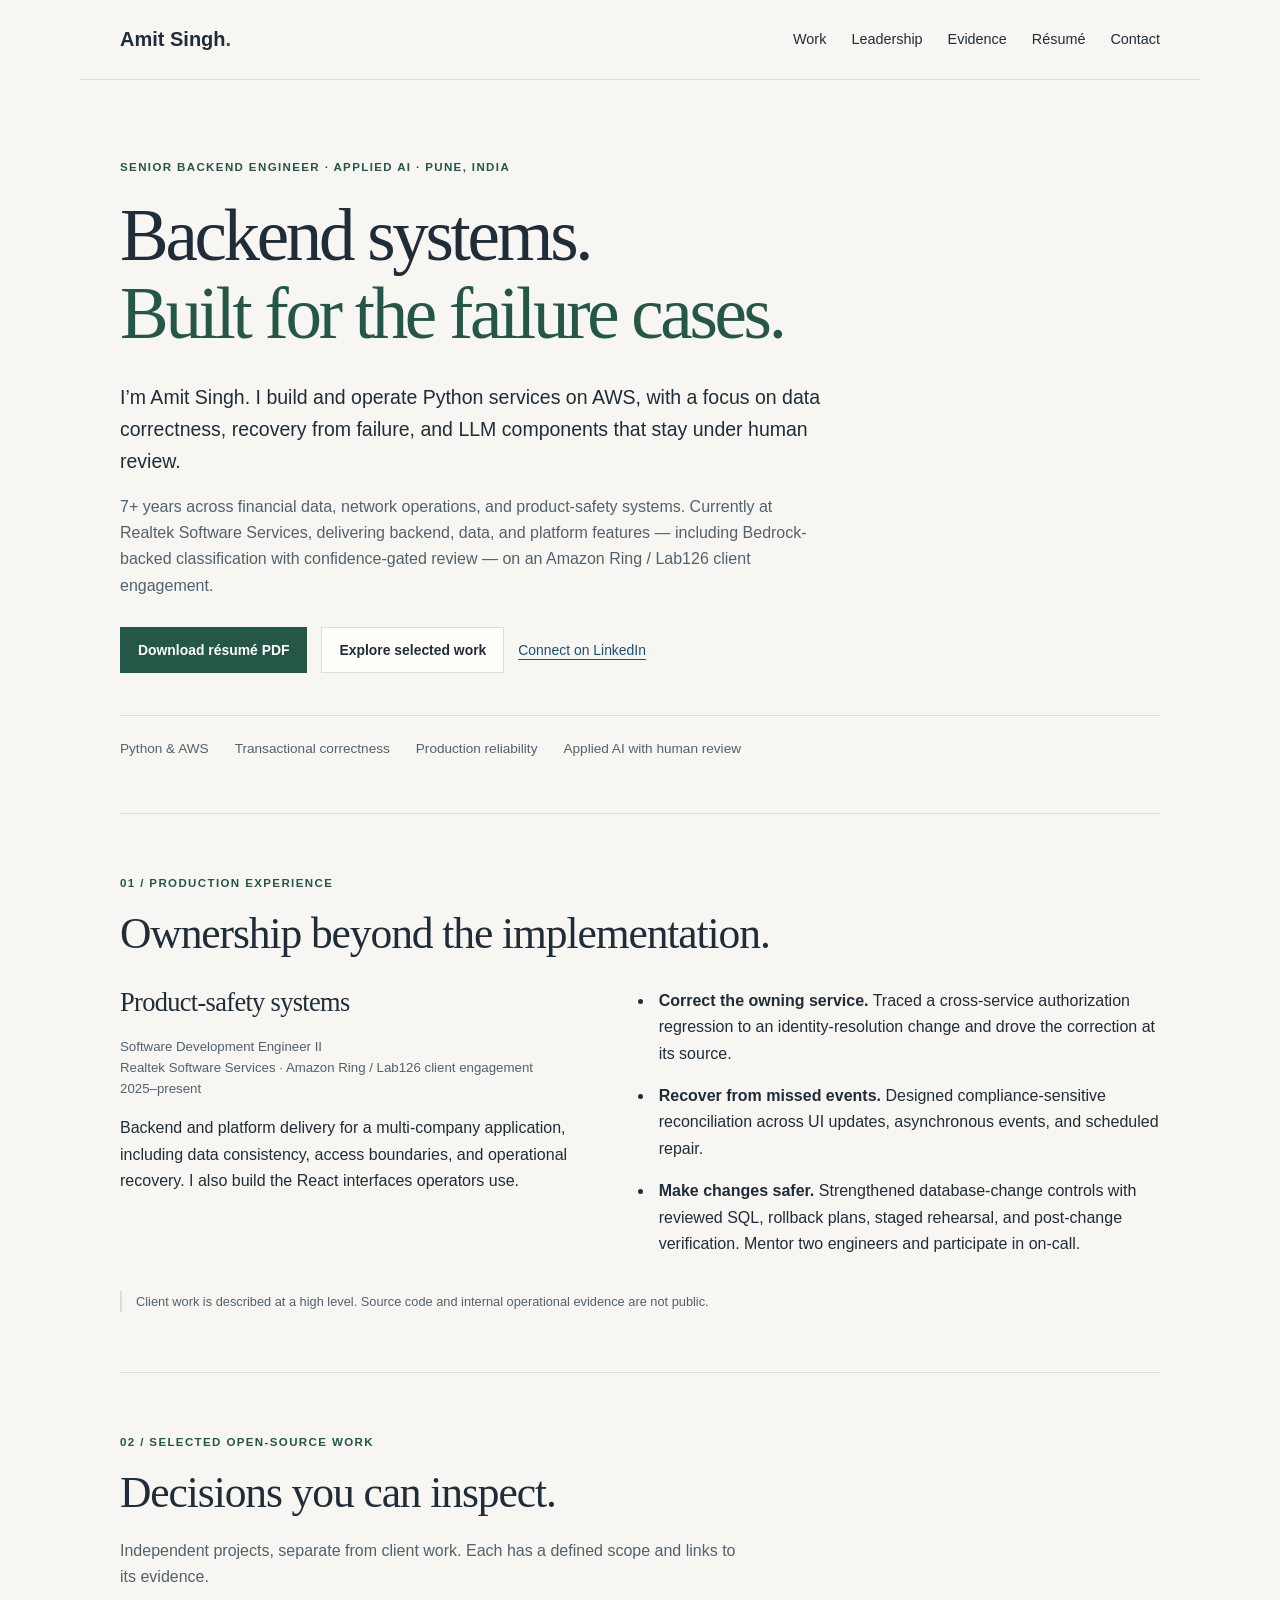
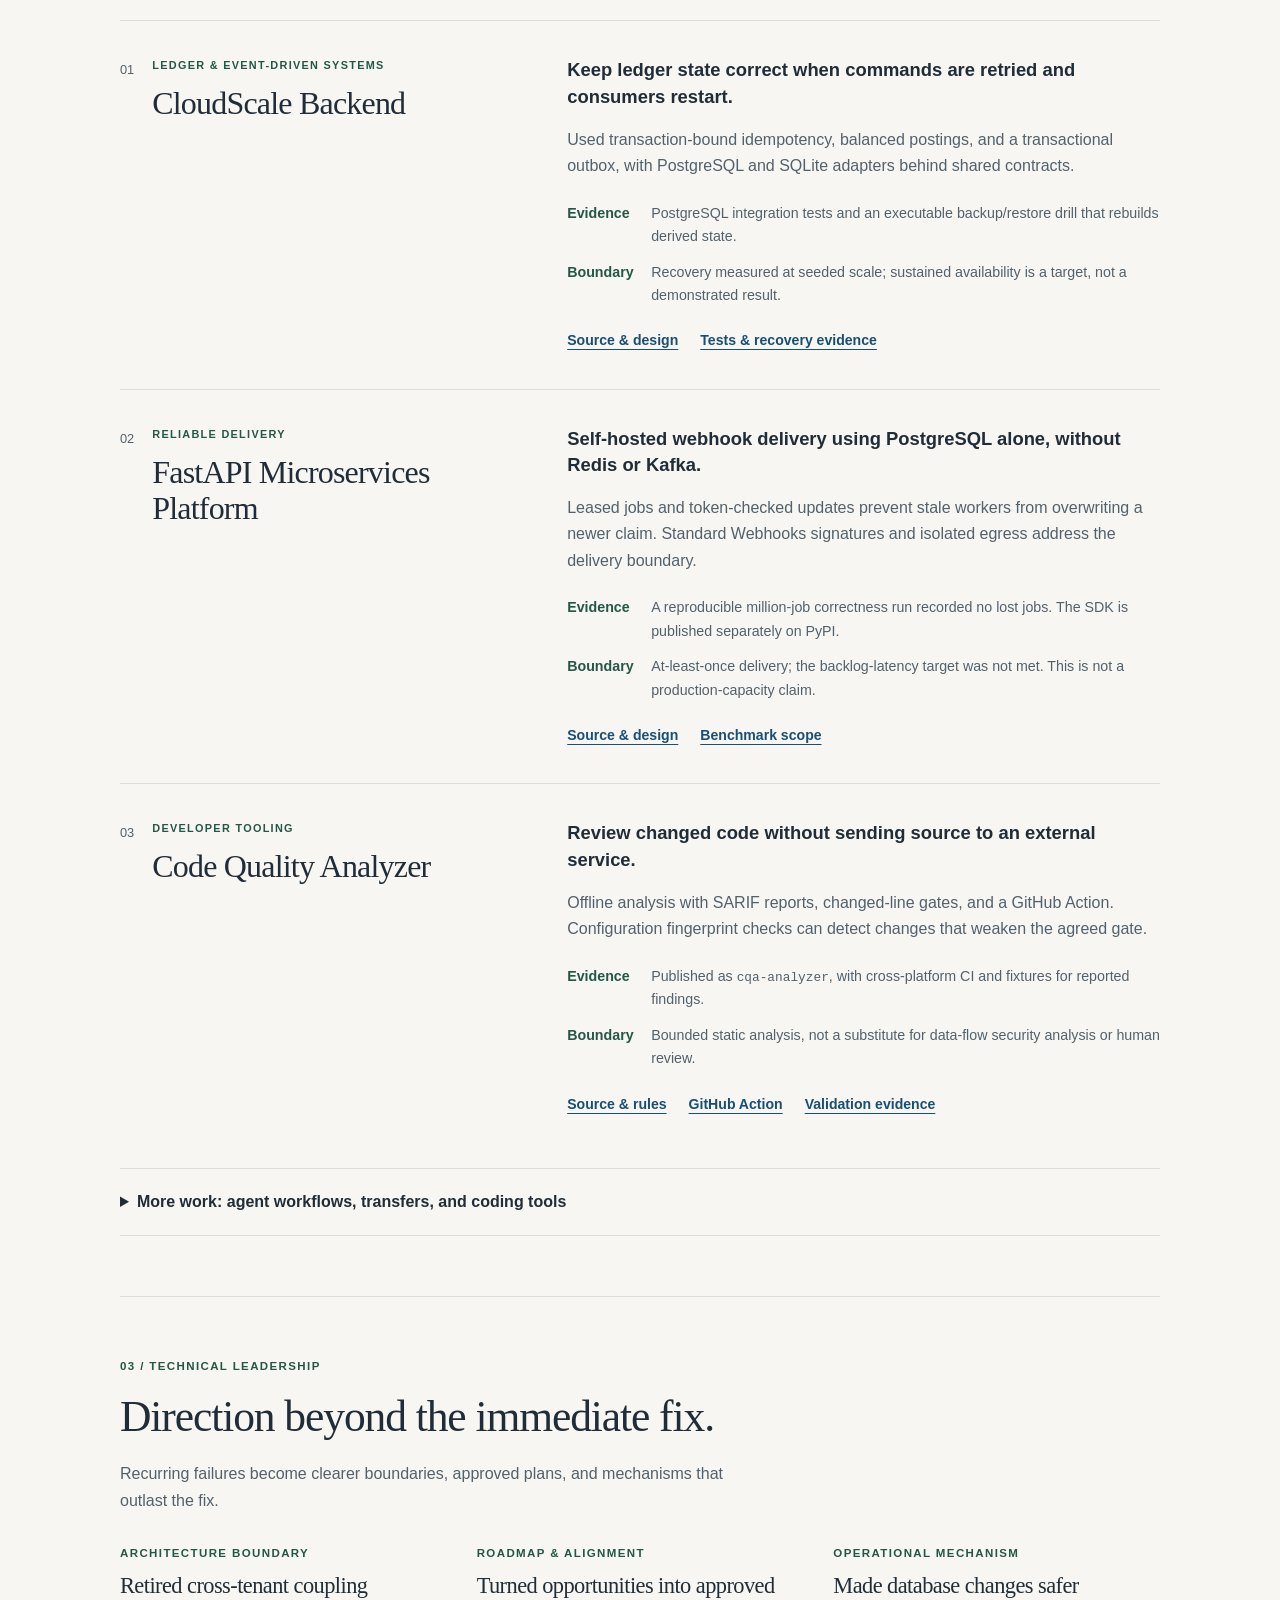
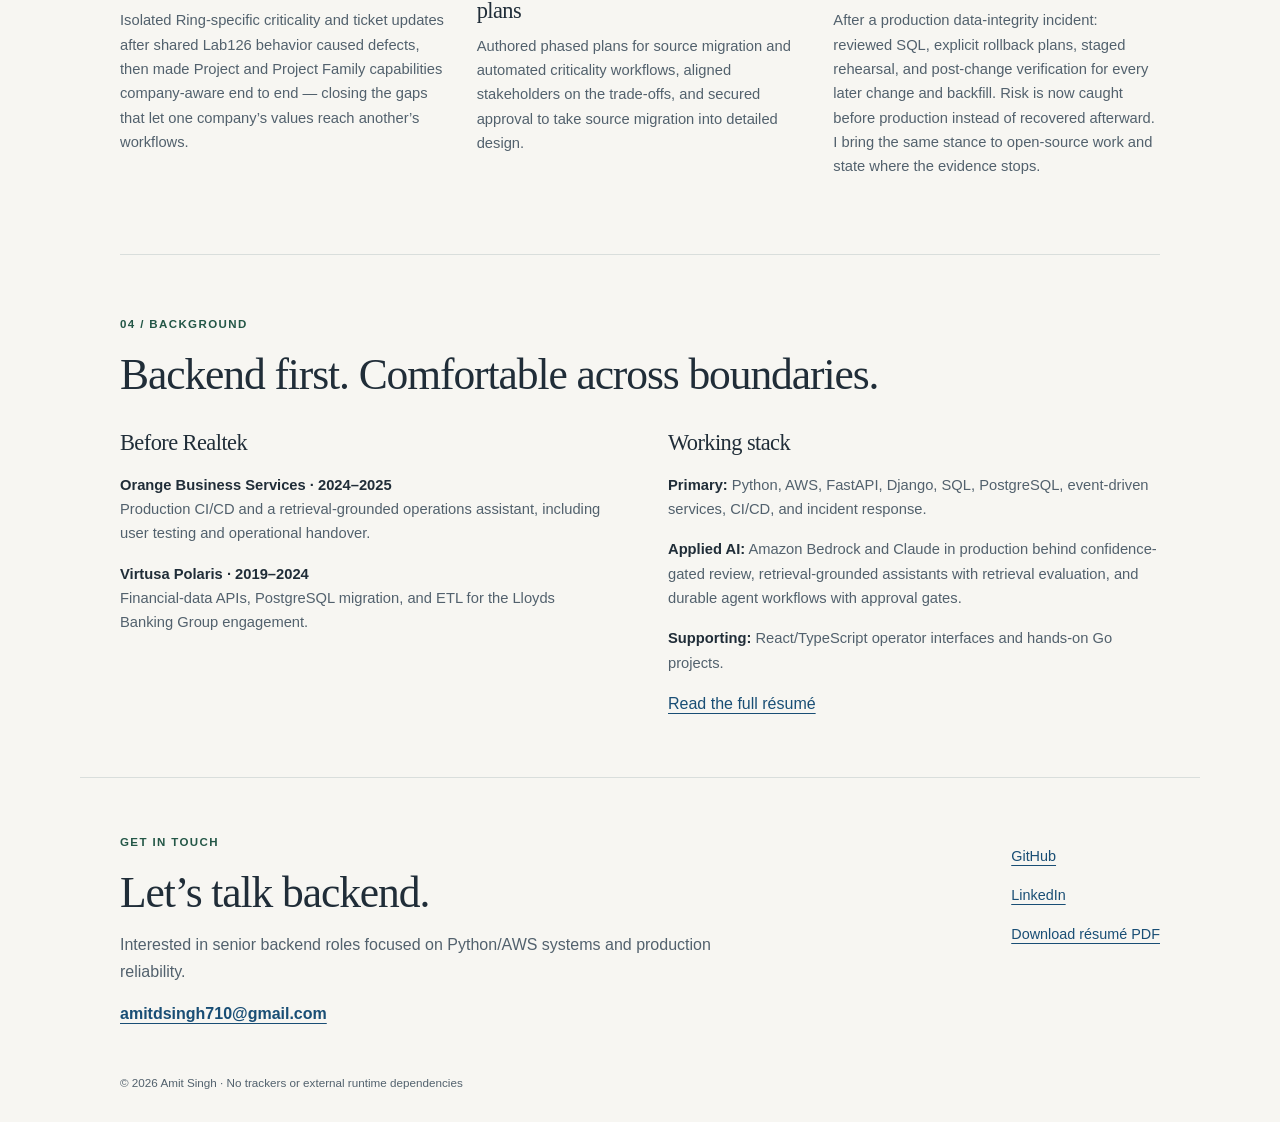
==== commit 68647480: "content: Restore Applied AI and Leadership, add wallet and agent-skills evidence" ====
--- a/index.html
+++ b/index.html
@@ -29,15 +29,15 @@
 </head>
 <body>
 <a class="skip" href="#main">Skip to content</a>
-<header class="nav"><a class="brand" href="index.html" aria-label="Amit Singh, home">Amit Singh<span>.</span></a><nav aria-label="Primary"><a href="index.html#work">Work</a><a href="evidence.html">Evidence</a><a href="resume.html">Résumé</a><a href="mailto:amitdsingh710@gmail.com">Contact</a></nav></header>
+<header class="nav"><a class="brand" href="index.html" aria-label="Amit Singh, home">Amit Singh<span>.</span></a><nav aria-label="Primary"><a href="index.html#work">Work</a><a href="index.html#leadership">Leadership</a><a href="evidence.html">Evidence</a><a href="resume.html">Résumé</a><a href="mailto:amitdsingh710@gmail.com">Contact</a></nav></header>
 <main id="main">
   <section class="hero" id="top">
-    <p class="eyebrow">Senior Backend Engineer · Pune, India</p>
+    <p class="eyebrow">Senior Backend Engineer · Applied AI · Pune, India</p>
     <h1>Backend systems.<br><em>Built for the failure cases.</em></h1>
-    <p class="intro">I’m Amit Singh. I build and operate Python services on AWS, with a focus on data correctness and recovery from failure.</p>
-    <p class="hero-context">7+ years across financial data, network operations, and product-safety systems. Currently at Realtek Software Services, delivering backend and platform features on an Amazon Ring / Lab126 client engagement.</p>
+    <p class="intro">I’m Amit Singh. I build and operate Python services on AWS, with a focus on data correctness, recovery from failure, and LLM components that stay under human review.</p>
+    <p class="hero-context">7+ years across financial data, network operations, and product-safety systems. Currently at Realtek Software Services, delivering backend, data, and platform features — including Bedrock-backed classification with confidence-gated review — on an Amazon Ring / Lab126 client engagement.</p>
     <div class="actions"><a class="button primary" href="assets/Amit_Singh_Backend_Resume.pdf" download>Download résumé PDF</a><a class="button" href="#work">Explore selected work</a><a class="text-link" href="https://linkedin.com/in/amit-singh-491100192">Connect on LinkedIn</a></div>
-    <div class="focus-line"><span>Python &amp; AWS</span><span>Transactional correctness</span><span>Production reliability</span></div>
+    <div class="focus-line"><span>Python &amp; AWS</span><span>Transactional correctness</span><span>Production reliability</span><span>Applied AI with human review</span></div>
   </section>
 
   <section class="section production" id="experience">
@@ -63,14 +63,18 @@
     </article>
     <details class="more-work"><summary>More work: agent workflows, transfers, and coding tools</summary><div class="more-grid">
       <article data-project="agentos"><h3>AgentOS</h3><p>Durable agent workflows over an event log, with approval gates and an operator UI. Crash tests exercise recovery; external effects still depend on downstream idempotency.</p><a href="evidence.html#agentos">Public source &amp; evidence</a></article>
-      <article data-project="wallet-transfer"><h3>Wallet transfer service</h3><p>A focused transaction-design case study: idempotency keys, atomic balance updates, and deterministic wallet lock ordering.</p><a href="https://github.com/AmitSinghOM/wallet-transfer-service/blob/main/WRITEUP.md">Read the design decisions</a></article>
+      <article data-project="wallet-transfer"><h3>Wallet transfer service</h3><p>A focused transaction-design case study: idempotency keys, atomic balance updates, and deterministic wallet lock ordering.</p><a href="https://github.com/AmitSinghOM/wallet-transfer-service/blob/main/WRITEUP.md">Read the design decisions</a> <a href="evidence.html#wallet-transfer">Test evidence</a></article>
       <article data-project="agent-skills"><h3>Agent Skills</h3><p>Four tool-backed coding-agent workflows, including an architecture snapshot and a changed-line quality gate. Script tests are distinct from model-behaviour validation.</p><a href="evidence.html#agent-skills">Scope &amp; validation</a></article>
     </div></details>
   </section>
 
-  <section class="section" id="leadership"><header class="section-head"><p class="eyebrow">03 / Engineering judgment</p><h2>Fix the failure. Improve the next change.</h2></header><div class="judgment"><p>After recovering a production data-integrity workflow, I strengthened the change process: reviewed SQL, explicit rollback plans, staged rehearsal, and post-change checks. The useful outcome was a repeatable way to make the next change safer.</p><p>I bring the same approach to open-source work: start with the invariant, test the failure path, and state where the evidence stops. I do not present short benchmark runs as production availability.</p></div></section>
+  <section class="section" id="leadership"><header class="section-head"><p class="eyebrow">03 / Technical leadership</p><h2>Direction beyond the immediate fix.</h2><p>Recurring failures become clearer boundaries, approved plans, and mechanisms that outlast the fix.</p></header><div class="leadership-grid">
+    <article><p class="eyebrow">Architecture boundary</p><h3>Retired cross-tenant coupling</h3><p>Isolated Ring-specific criticality and ticket updates after shared Lab126 behavior caused defects, then made Project and Project Family capabilities company-aware end to end — closing the gaps that let one company’s values reach another’s workflows.</p></article>
+    <article><p class="eyebrow">Roadmap &amp; alignment</p><h3>Turned opportunities into approved plans</h3><p>Authored phased plans for source migration and automated criticality workflows, aligned stakeholders on the trade-offs, and secured approval to take source migration into detailed design.</p></article>
+    <article><p class="eyebrow">Operational mechanism</p><h3>Made database changes safer</h3><p>After a production data-integrity incident: reviewed SQL, explicit rollback plans, staged rehearsal, and post-change verification for every later change and backfill. Risk is now caught before production instead of recovered afterward. I bring the same stance to open-source work and state where the evidence stops.</p></article>
+  </div></section>
 
-  <section class="section career"><header class="section-head"><p class="eyebrow">04 / Background</p><h2>Backend first. Comfortable across boundaries.</h2></header><div class="career-grid"><div><h3>Before Realtek</h3><p><strong>Orange Business Services · 2024–2025</strong><br>Production CI/CD and a retrieval-grounded operations assistant, including user testing and operational handover.</p><p><strong>Virtusa Polaris · 2019–2024</strong><br>Financial-data APIs, PostgreSQL migration, and ETL for the Lloyds Banking Group engagement.</p></div><div><h3>Working stack</h3><p><strong>Primary:</strong> Python, AWS, FastAPI, Django, SQL, PostgreSQL, event-driven services, CI/CD, and incident response.</p><p><strong>Supporting:</strong> React/TypeScript operator interfaces, applied AI with human review, and hands-on Go projects.</p><a href="resume.html">Read the full résumé</a></div></div></section>
+  <section class="section career"><header class="section-head"><p class="eyebrow">04 / Background</p><h2>Backend first. Comfortable across boundaries.</h2></header><div class="career-grid"><div><h3>Before Realtek</h3><p><strong>Orange Business Services · 2024–2025</strong><br>Production CI/CD and a retrieval-grounded operations assistant, including user testing and operational handover.</p><p><strong>Virtusa Polaris · 2019–2024</strong><br>Financial-data APIs, PostgreSQL migration, and ETL for the Lloyds Banking Group engagement.</p></div><div><h3>Working stack</h3><p><strong>Primary:</strong> Python, AWS, FastAPI, Django, SQL, PostgreSQL, event-driven services, CI/CD, and incident response.</p><p><strong>Applied AI:</strong> Amazon Bedrock and Claude in production behind confidence-gated review, retrieval-grounded assistants with retrieval evaluation, and durable agent workflows with approval gates.</p><p><strong>Supporting:</strong> React/TypeScript operator interfaces and hands-on Go projects.</p><a href="resume.html">Read the full résumé</a></div></div></section>
 </main>
 <footer id="contact"><div><p class="eyebrow">Get in touch</p><h2>Let’s talk backend.</h2><p>Interested in senior backend roles focused on Python/AWS systems and production reliability.</p><a class="contact-link" href="mailto:amitdsingh710@gmail.com">amitdsingh710@gmail.com</a></div><nav aria-label="Social links"><a href="https://github.com/AmitSinghOM">GitHub</a><a href="https://linkedin.com/in/amit-singh-491100192">LinkedIn</a><a href="assets/Amit_Singh_Backend_Resume.pdf" download>Download résumé PDF</a></nav><small>© 2026 Amit Singh · No trackers or external runtime dependencies</small></footer>
 </body>
--- a/styles.css
+++ b/styles.css
@@ -60,8 +60,11 @@
 .more-grid h3{font-size:1.4rem}
 .more-grid p,.more-grid a{font-size:.88rem}
 .more-grid p{color:var(--muted)}
-.judgment{display:grid;grid-template-columns:1.1fr 1fr;gap:56px}
-.judgment p:last-child{color:var(--muted)}
+.leadership-grid{display:grid;grid-template-columns:repeat(3,1fr);gap:30px}
+.leadership-grid h3{font-size:1.4rem;margin:0 0 10px}
+.leadership-grid p:last-child{font-size:.92rem;color:var(--muted)}
+.leadership-grid .eyebrow{margin-bottom:10px}
+
 .career-grid{display:grid;grid-template-columns:1fr 1fr;gap:56px}
 .career-grid h3{font-size:1.4rem}
 .career-grid p{font-size:.92rem;color:var(--muted)}
@@ -94,7 +97,7 @@
 .button{font-size:.83rem}
 .text-link{padding:8px 0}
 .section{padding:40px 0}
-.production-grid,.project,.judgment,.career-grid{grid-template-columns:1fr;gap:20px}
+.production-grid,.project,.leadership-grid,.career-grid{grid-template-columns:1fr;gap:20px}
 .project{padding:30px 0}
 .project-heading h3{font-size:1.8rem;margin-bottom:0}
 .project-proof div{grid-template-columns:65px 1fr;gap:10px}
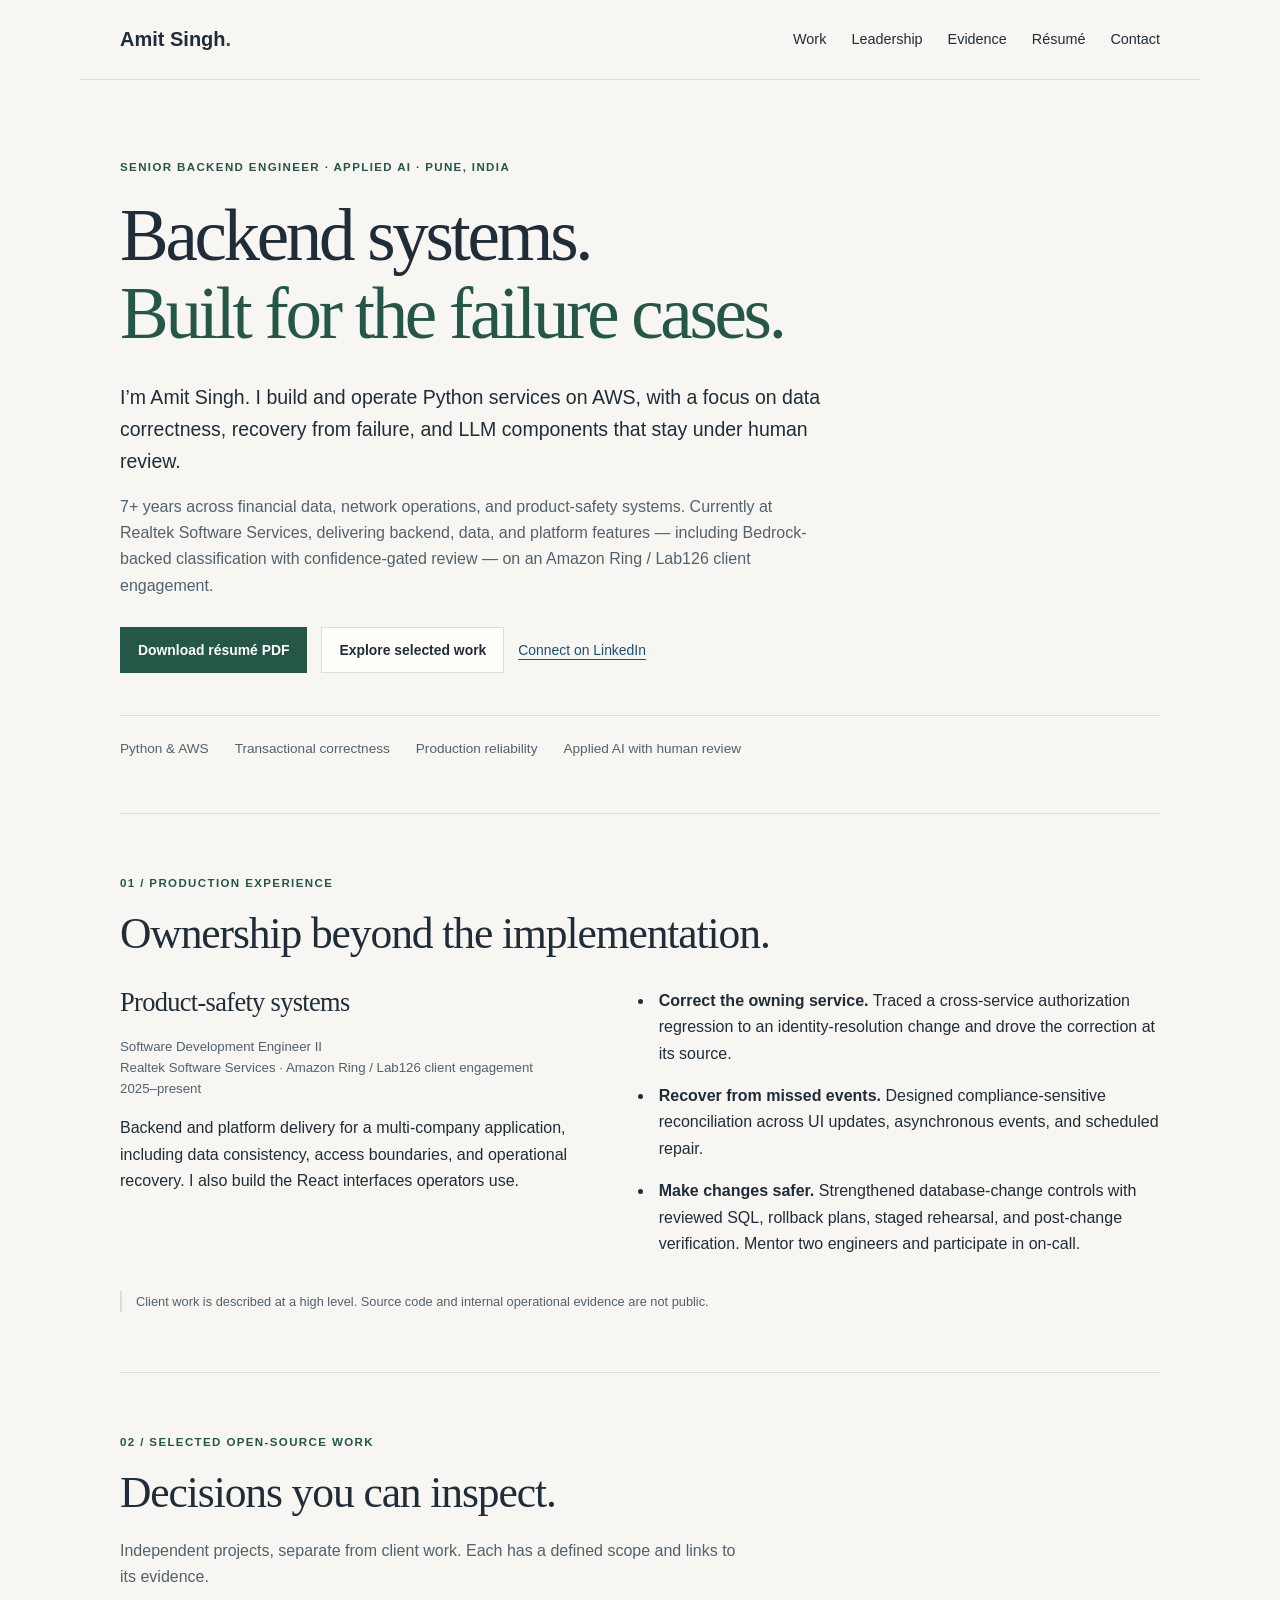
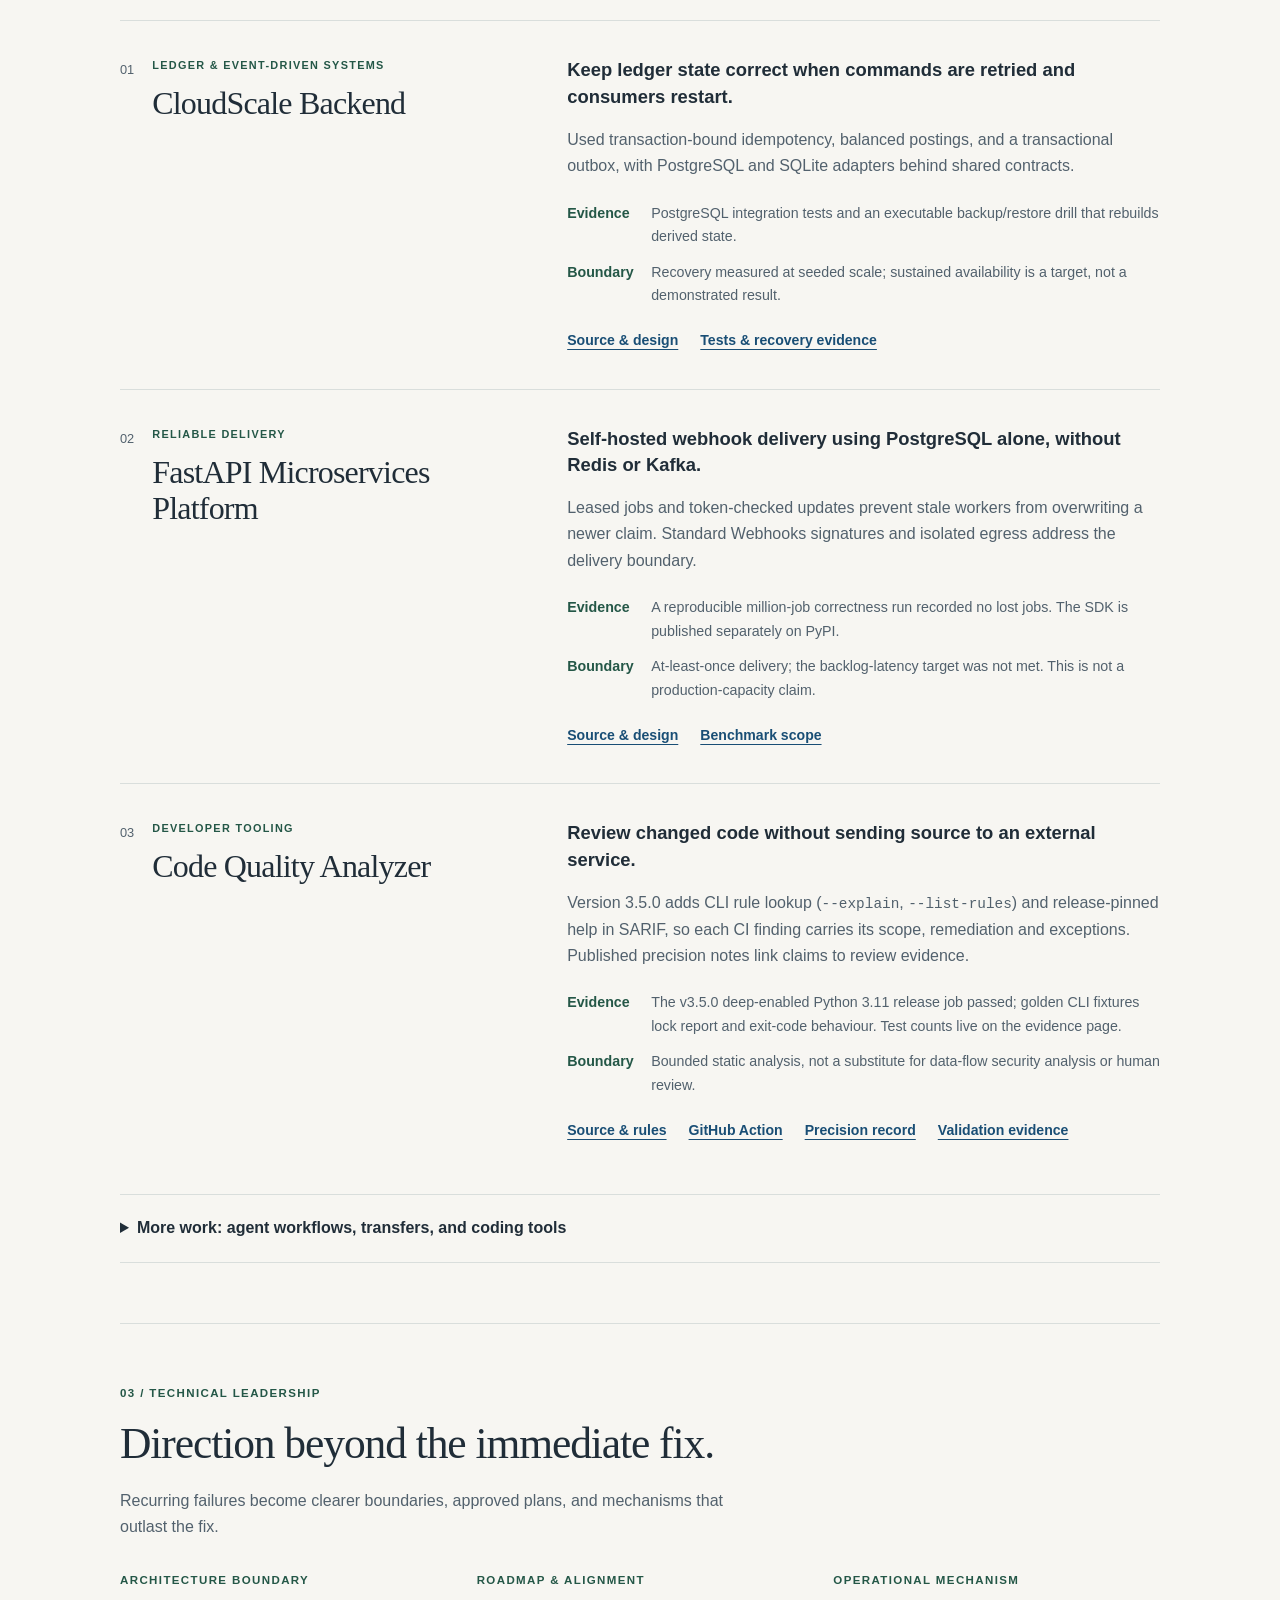
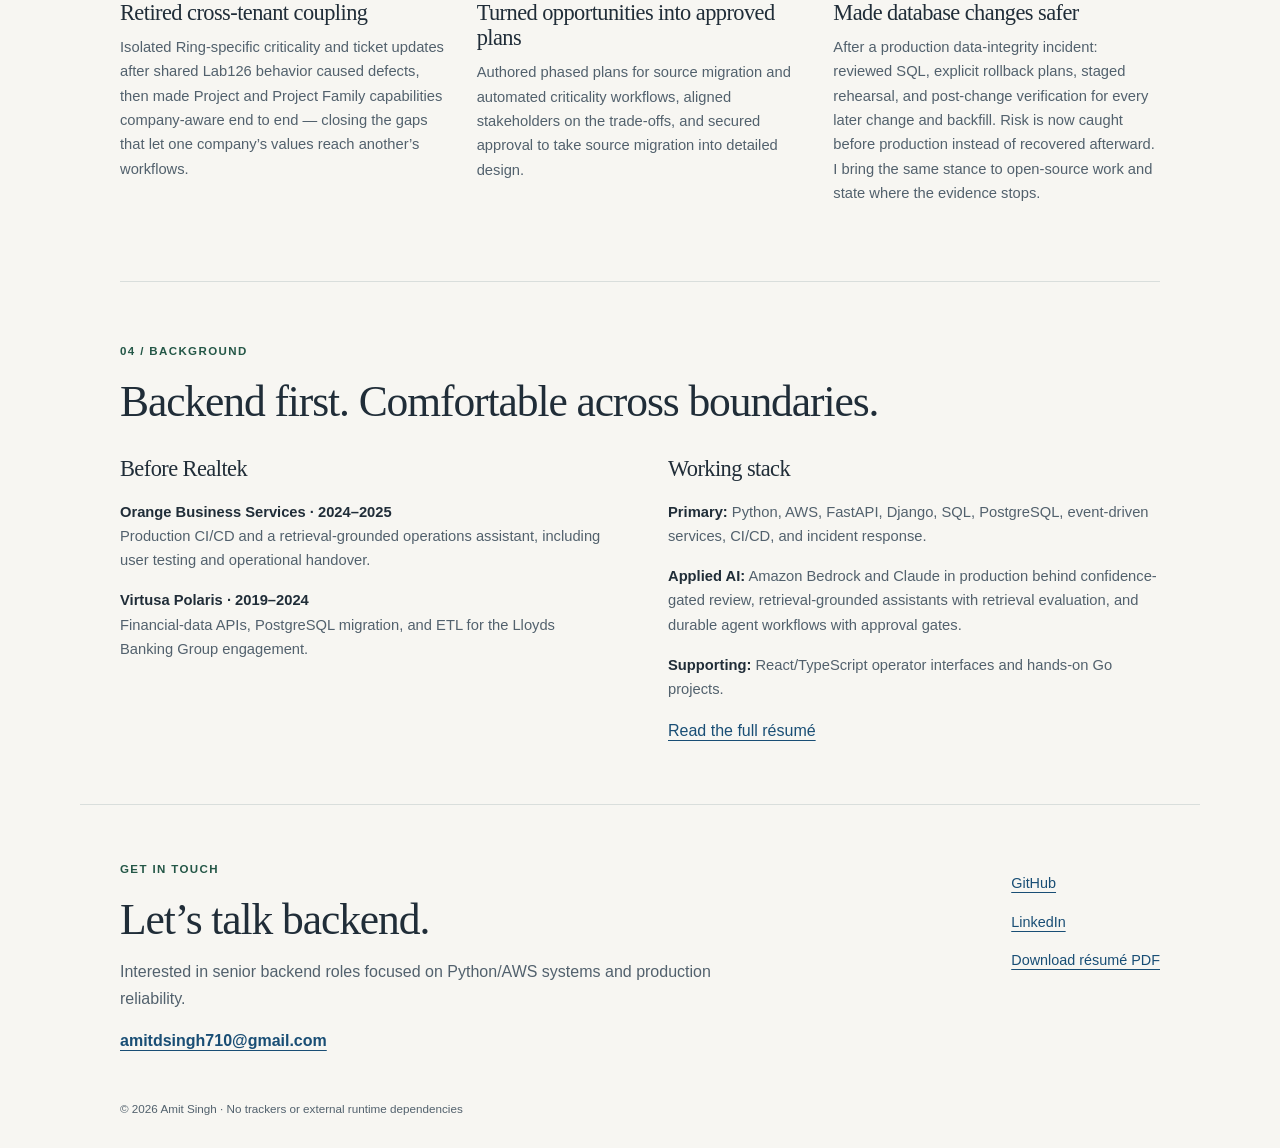
==== commit b2efa4a2: "content(cqa): Update portfolio to v3.5.0 rule help and precision evidence" ====
--- a/index.html
+++ b/index.html
@@ -59,11 +59,12 @@
     </article>
     <article class="project" data-project="cqa-analyzer">
       <div class="project-heading"><span class="project-number" aria-hidden="true">03</span><div><p class="eyebrow">Developer tooling</p><h3>Code Quality Analyzer</h3></div></div>
-      <div class="project-body"><p class="project-summary">Review changed code without sending source to an external service.</p><p>Offline analysis with SARIF reports, changed-line gates, and a GitHub Action. Configuration fingerprint checks can detect changes that weaken the agreed gate.</p><dl class="project-proof"><div><dt>Evidence</dt><dd>Published as <code>cqa-analyzer</code>, with cross-platform CI and fixtures for reported findings.</dd></div><div><dt>Boundary</dt><dd>Bounded static analysis, not a substitute for data-flow security analysis or human review.</dd></div></dl><div class="project-links"><a href="https://github.com/AmitSinghOM/code-quality-analyzer">Source &amp; rules</a><a href="https://github.com/AmitSinghOM/cqa-action">GitHub Action</a><a href="evidence.html#cqa-analyzer">Validation evidence</a></div></div>
+      <div class="project-body"><p class="project-summary">Review changed code without sending source to an external service.</p><p>Version 3.5.0 adds CLI rule lookup (<code>--explain</code>, <code>--list-rules</code>) and release-pinned help in SARIF, so each CI finding carries its scope, remediation and exceptions. Published precision notes link claims to review evidence.</p><dl class="project-proof"><div><dt>Evidence</dt><dd>The v3.5.0 deep-enabled Python 3.11 release job passed; golden CLI fixtures lock report and exit-code behaviour. Test counts live on the evidence page.</dd></div><div><dt>Boundary</dt><dd>Bounded static analysis, not a substitute for data-flow security analysis or human review.</dd></div></dl><div class="project-links"><a href="https://github.com/AmitSinghOM/code-quality-analyzer">Source &amp; rules</a><a href="https://github.com/AmitSinghOM/cqa-action">GitHub Action</a><a href="https://github.com/AmitSinghOM/code-quality-analyzer/blob/v3.5.0/docs/PRECISION.md">Precision record</a><a href="evidence.html#cqa-analyzer">Validation evidence</a></div></div>
     </article>
     <details class="more-work"><summary>More work: agent workflows, transfers, and coding tools</summary><div class="more-grid">
       <article data-project="agentos"><h3>AgentOS</h3><p>Durable agent workflows over an event log, with approval gates and an operator UI. Crash tests exercise recovery; external effects still depend on downstream idempotency.</p><a href="evidence.html#agentos">Public source &amp; evidence</a></article>
       <article data-project="wallet-transfer"><h3>Wallet transfer service</h3><p>A focused transaction-design case study: idempotency keys, atomic balance updates, and deterministic wallet lock ordering.</p><a href="https://github.com/AmitSinghOM/wallet-transfer-service/blob/main/WRITEUP.md">Read the design decisions</a> <a href="evidence.html#wallet-transfer">Test evidence</a></article>
+      <article data-project="replay-safe-orders"><h3>Replay-Safe Order Processing</h3><p>API Gateway, Python Lambda, SQS, and DynamoDB keep inventory updates duplicate-safe across retries and replays. DLQ recovery is bounded and audited; the AWS load run is not complete.</p><a href="https://github.com/AmitSinghOM/replay-safe-order-processing">Source &amp; design</a></article>
       <article data-project="agent-skills"><h3>Agent Skills</h3><p>Four tool-backed coding-agent workflows, including an architecture snapshot and a changed-line quality gate. Script tests are distinct from model-behaviour validation.</p><a href="evidence.html#agent-skills">Scope &amp; validation</a></article>
     </div></details>
   </section>
